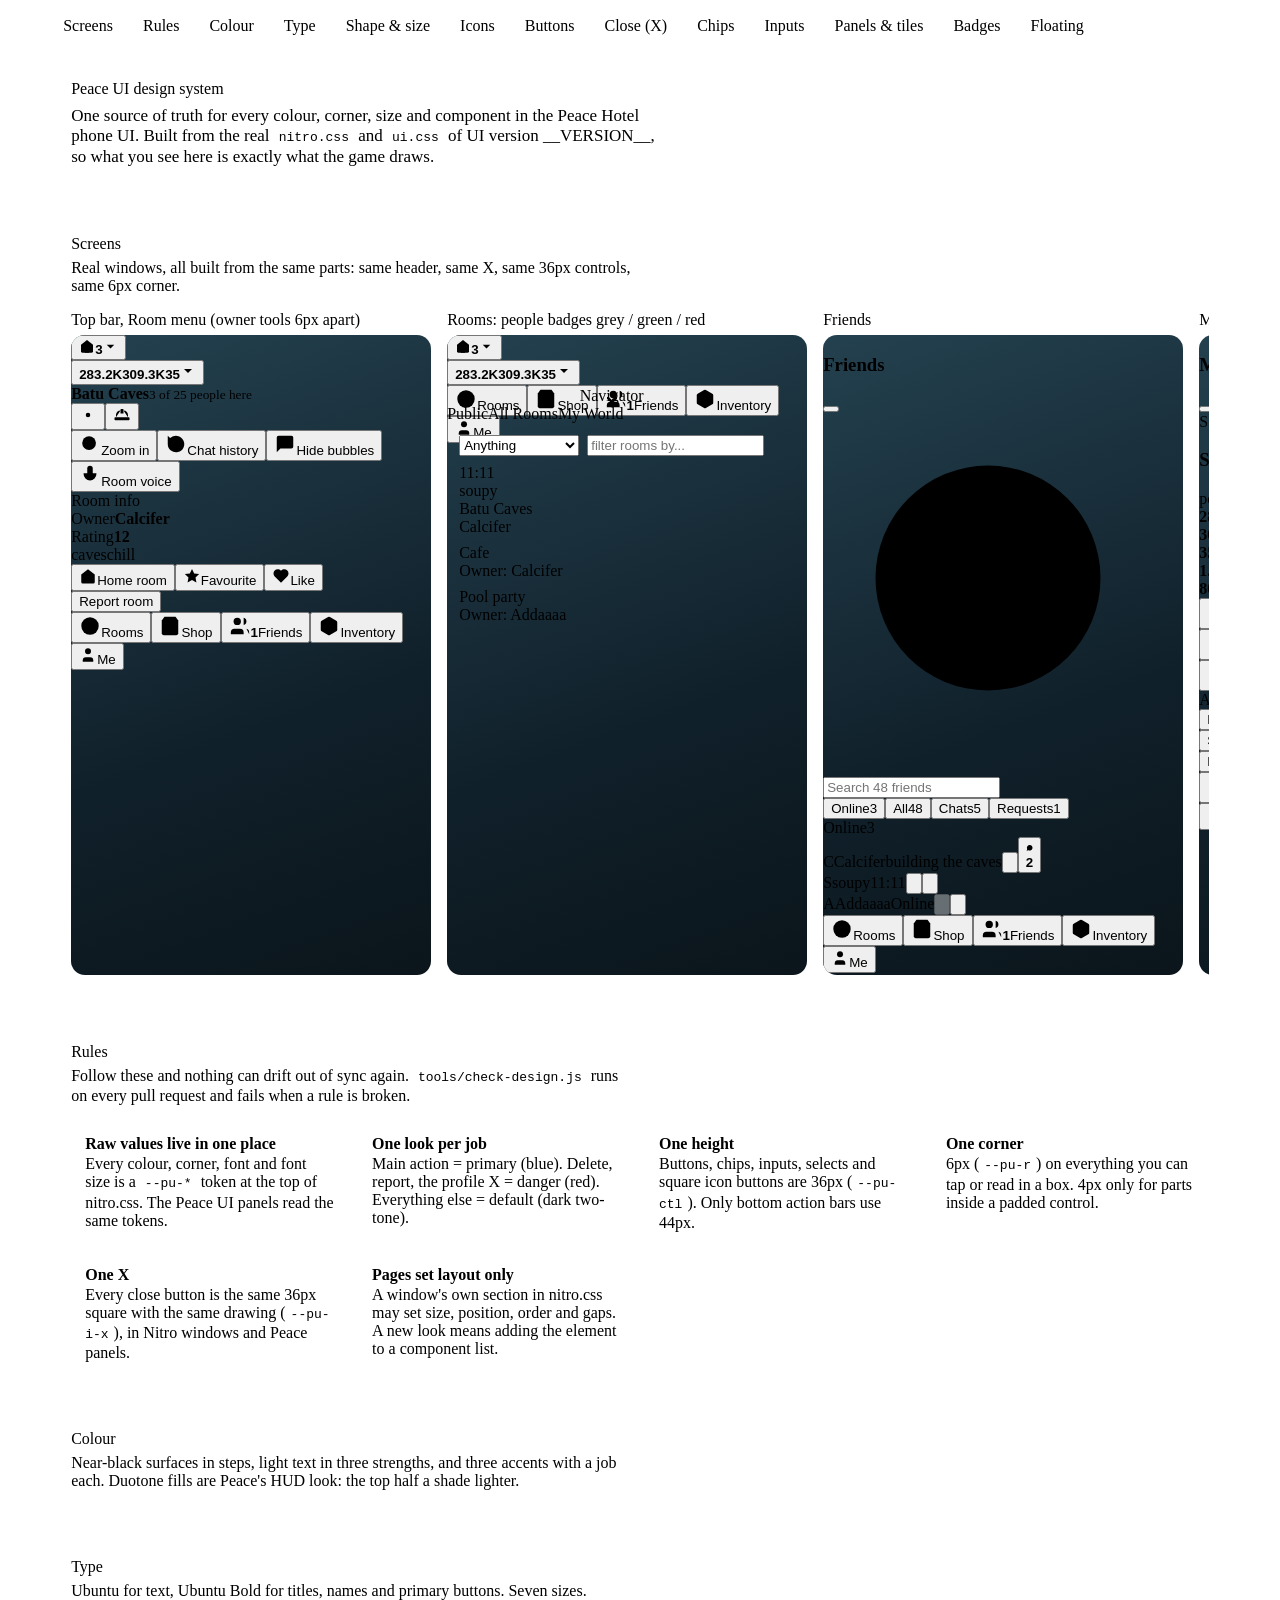
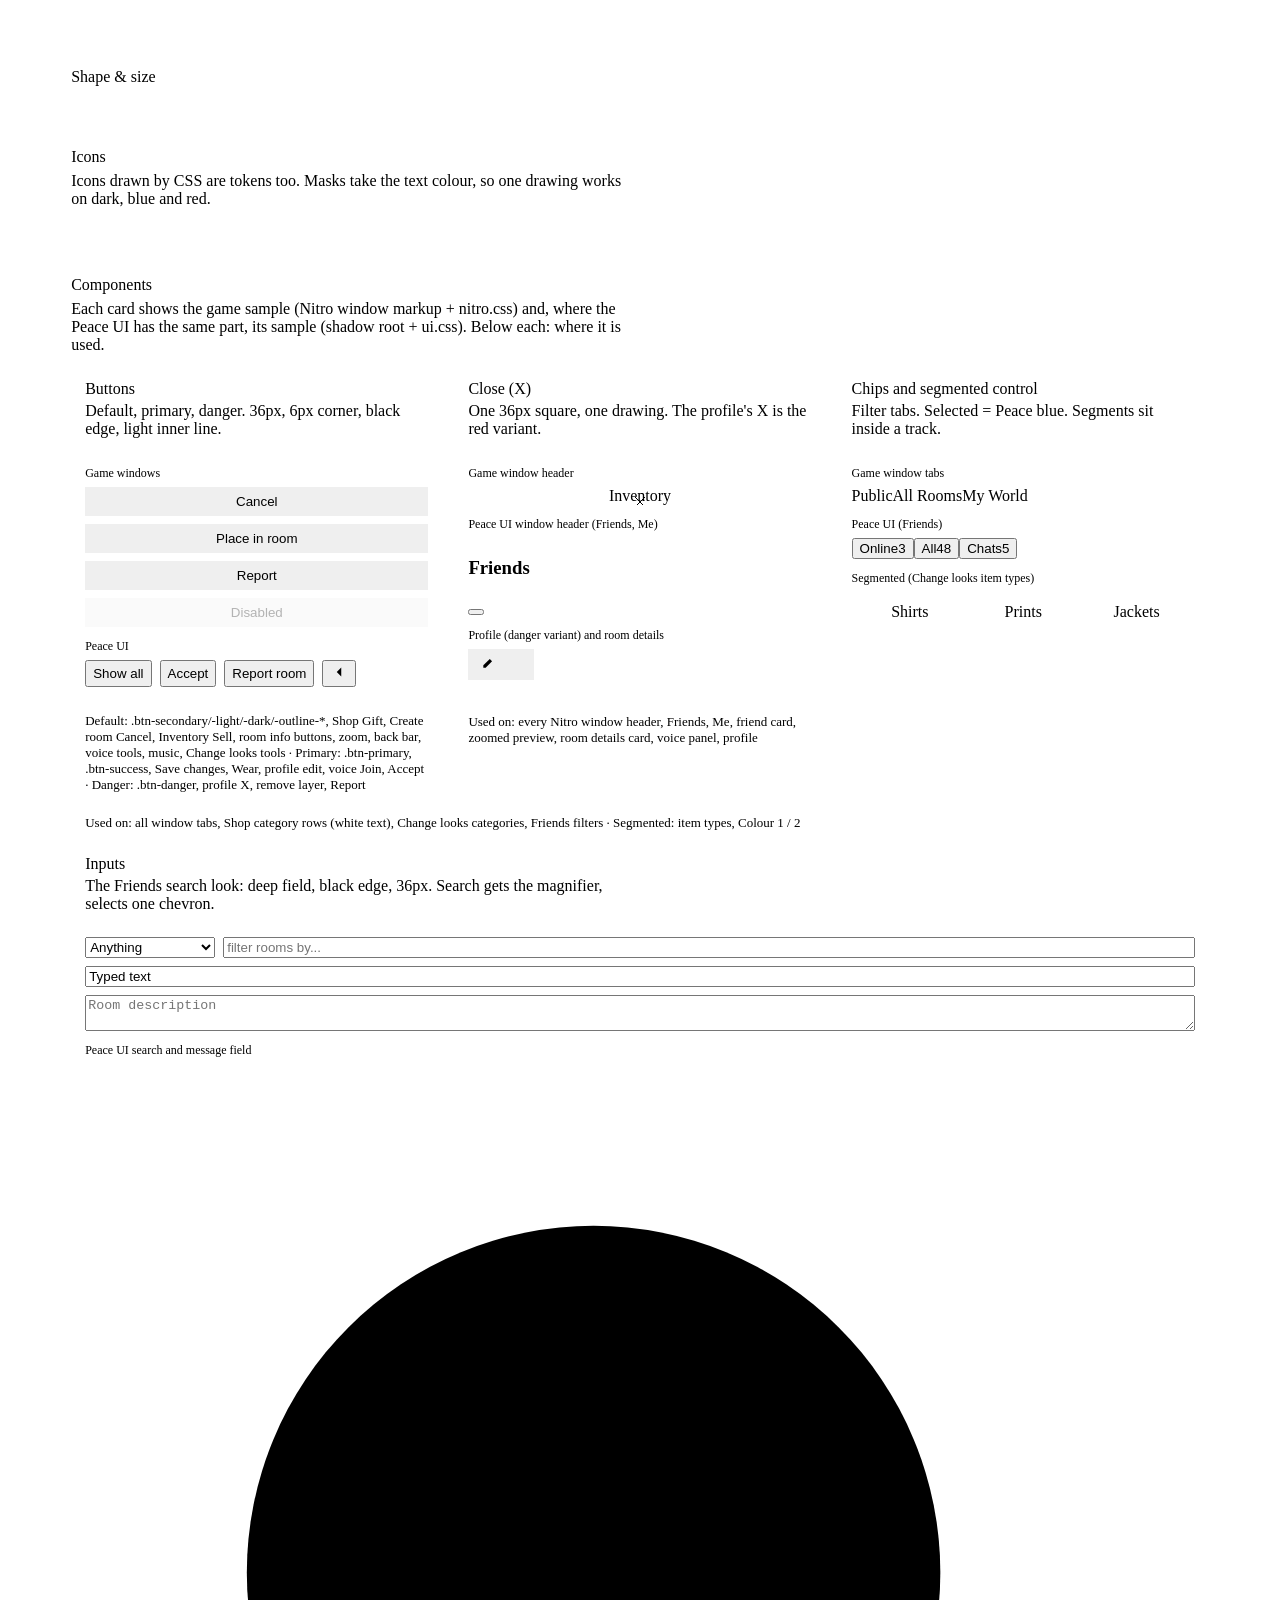
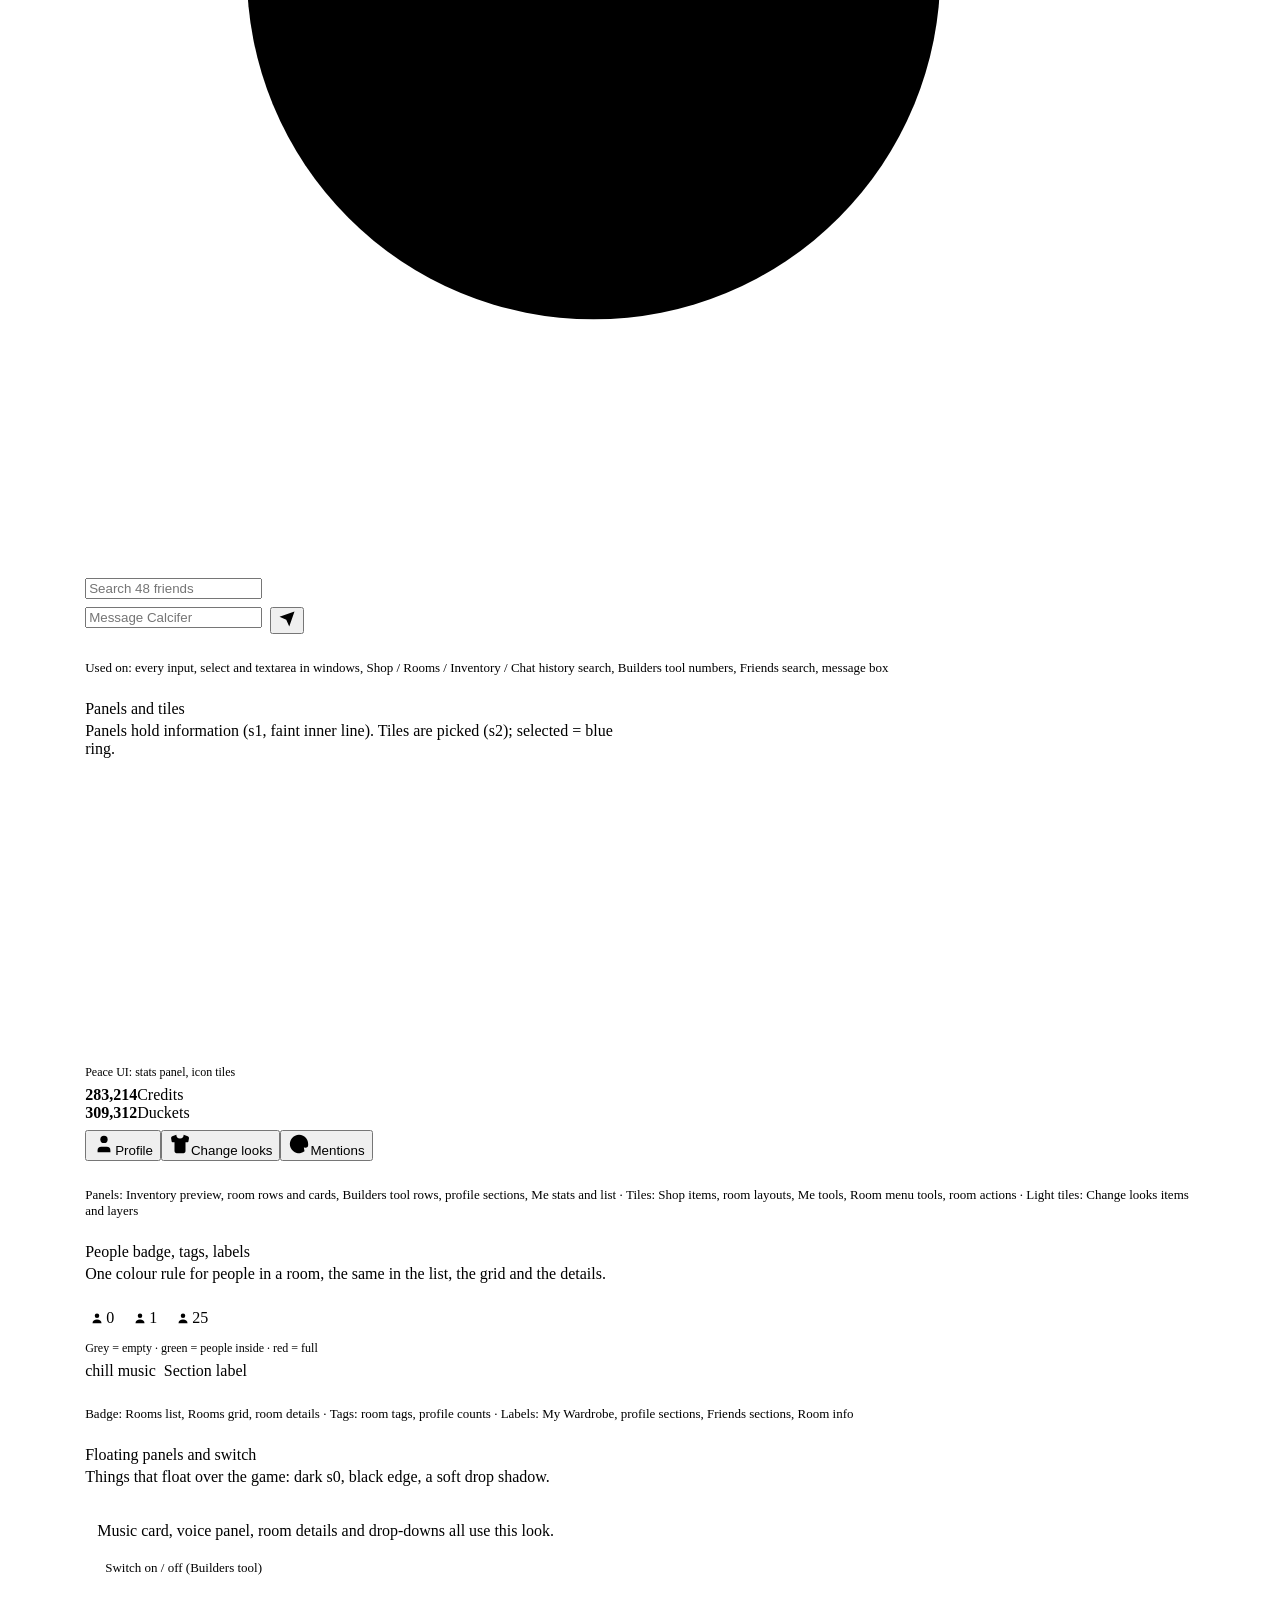
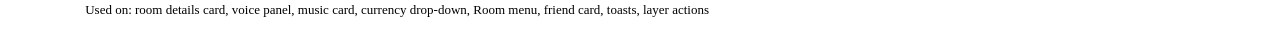
==== storybook/storybook.src.html @ 3deca531 "v14: one design system (tokens, shared components, storybook, design check) - All colours, corners, " ====
<!DOCTYPE html>
<html lang="en" class="pu-on pu-dark">
<head>
<meta charset="utf-8">
<meta name="viewport" content="width=device-width, initial-scale=1">
<title>Peace UI design system</title>
<!-- The real game stylesheet (nitro.css): every sample below uses it, so this page can't drift from the game. -->
<style id="nitro">/*NITRO_CSS*/</style>
<style>
/* VOICE: a product team's internal reference, calm and exact.
   IDEA: the spec sheet that ships with a UI kit: tokens first, then each part with where it is used.
   PICTURE: real phone screens built from the shipped CSS, side by side.
   COLOUR and TYPE: the Peace HUD itself (near-black two-tone, Peace blue, Ubuntu).
   LAYOUT: sticky section links, token tables, component cards, a row of phone screens. */
html { scroll-padding-top: 64px; }
body { margin: 0; background: var(--pu-bg) !important; color: var(--pu-ink); font: 400 var(--pu-fs-md)/1.55 var(--pu-font); overflow-x: clip; -webkit-font-smoothing: antialiased; }
* { box-sizing: border-box; min-width: 0; }
.sb-top { position: sticky; top: 0; z-index: 50; display: flex; gap: 6px; padding: 10px max(4vw, 12px); overflow-x: auto; scrollbar-width: none; background: var(--pu-tone-bar); border-bottom: var(--pu-edge); }
.sb-top a { flex: none; height: 32px; padding: 0 12px; display: flex; align-items: center; border-radius: var(--pu-r); background: var(--pu-tone); border: var(--pu-edge); box-shadow: var(--pu-hi); color: var(--pu-ink-2); font: 500 13px/1 var(--pu-font); text-decoration: none; }
.sb-top a:active { background: var(--pu-blue-tone); color: var(--pu-ink-on); }
.sb-band { padding: 28px max(4vw, 12px); max-width: 1240px; margin: 0 auto; }
.sb-band + .sb-band { border-top: 1px solid var(--pu-line); }
h1 { margin: 0 0 8px; font: 700 clamp(28px, 5vw, 40px)/1.08 var(--pu-font-bold); text-wrap: balance; }
h2 { margin: 0 0 6px; font: 700 24px/1.2 var(--pu-font-bold); }
h3.sb { margin: 0 0 4px; font: 700 var(--pu-fs-md)/1.3 var(--pu-font-bold); }
p { margin: 0 0 12px; max-width: 70ch; color: var(--pu-ink-2); }
p b, li b { color: var(--pu-ink); }
code { font: 13px/1.4 ui-monospace, Menlo, Consolas, monospace; color: var(--pu-ink); background: var(--pu-s1); border: 1px solid var(--pu-line-2); border-radius: var(--pu-r-in); padding: 1px 5px; overflow-wrap: anywhere; }
.sb-lead { font-size: 17px; color: var(--pu-ink-2); }
.sb-rules { display: grid; grid-template-columns: repeat(auto-fit, minmax(min(100%, 260px), 1fr)); gap: 10px; margin: 18px 0 0; padding: 0; list-style: none; }
.sb-rules li { padding: 12px 14px; background: var(--pu-s1); border: var(--pu-edge); border-radius: var(--pu-r); box-shadow: var(--pu-hi-soft); color: var(--pu-ink-2); font-size: var(--pu-fs); }
.sb-rules li b { display: block; margin-bottom: 2px; }
/* phone screens */
.sb-phones { display: flex; gap: 16px; overflow-x: auto; padding: 4px 2px 12px; scroll-snap-type: x mandatory; }
.sb-phone { flex: none; width: 360px; max-width: calc(100vw - 32px); scroll-snap-align: start; }
.sb-phone > small { display: block; margin: 0 0 6px; color: var(--pu-ink-3); font-size: var(--pu-fs-sm); }
.sb-screen { position: relative; height: 640px; overflow: hidden; border-radius: 14px; border: 1px solid var(--pu-line-2); background: linear-gradient(160deg, #24414f, #10202a 60%, #0b151b); }
.sb-screen .sb-host { position: absolute; inset: 0; }
.sb-screen > .draggable-window { position: absolute !important; top: 52px !important; bottom: 60px !important; }
.sb-screen > .draggable-window > .nitro-card { height: 100% !important; max-height: none !important; }
/* tokens */
.sb-grid { display: grid; grid-template-columns: repeat(auto-fill, minmax(min(100%, 280px), 1fr)); gap: 8px; margin-top: 14px; }
.sb-tok { display: flex; align-items: center; gap: 10px; padding: 8px; background: var(--pu-s1); border: var(--pu-edge); border-radius: var(--pu-r); box-shadow: var(--pu-hi-soft); }
.sb-sw { flex: none; width: 52px; height: 40px; border-radius: var(--pu-r-in); border: 1px solid var(--pu-line-2); display: grid; place-items: center; overflow: hidden; }
.sb-tok div { min-width: 0; }
.sb-tok code { background: none; border: 0; padding: 0; font-size: 12.5px; }
.sb-tok small { display: block; color: var(--pu-ink-3); font-size: 12px; line-height: 1.3; overflow: hidden; text-overflow: ellipsis; white-space: nowrap; }
.sb-tok i { display: block; color: var(--pu-ink-2); font-style: normal; font-size: 12.5px; line-height: 1.3; }
.sb-group { margin: 22px 0 0; font: 700 var(--pu-fs-xs)/1 var(--pu-font-bold); letter-spacing: .06em; text-transform: uppercase; color: var(--pu-ink-3); }
/* components */
.sb-cards { display: grid; grid-template-columns: repeat(auto-fill, minmax(min(100%, 360px), 1fr)); gap: 12px; margin-top: 14px; }
.sb-card { display: flex; flex-direction: column; background: var(--pu-s0); border: var(--pu-edge); border-radius: var(--pu-r); box-shadow: var(--pu-hi); overflow: hidden; }
.sb-card > header { padding: 12px 14px 8px; }
.sb-card > header p { margin: 0; font-size: var(--pu-fs); }
.sb-demo { position: relative; display: flex; flex-wrap: wrap; align-items: center; gap: 8px; padding: 16px 14px; background: var(--pu-s0); border-top: 1px solid var(--pu-line); border-bottom: 1px solid var(--pu-line); }
.sb-demo.col { flex-direction: column; align-items: stretch; }
.sb-demo .sb-host { display: block; width: 100%; }
/* Samples sit in the page flow, not at window positions */
html.pu-on.pu-dark .sb-card .sb-demo .draggable-window { position: relative !important; inset: auto !important; transform: none !important; width: 100% !important; height: auto !important; max-height: none !important; }
html.pu-on.pu-dark .sb-card .sb-demo .draggable-window > .nitro-card { position: relative !important; inset: auto !important; width: 100% !important; height: auto !important; max-height: none !important; }
html.pu-on.pu-dark .sb-card .sb-demo .draggable-window .content-area { flex-direction: column !important; gap: 8px !important; height: auto !important; overflow: visible !important; }
html.pu-on.pu-dark .sb-card .sb-demo .draggable-window .choose-clothing { display: block !important; height: auto !important; }
.sb-demo > .lbl, .sb-lbl { width: 100%; margin: 4px 0 -2px; font-size: 12px; color: var(--pu-ink-3); }
.sb-use { padding: 10px 14px 12px; font-size: 13px; color: var(--pu-ink-3); }
.sb-use b { color: var(--pu-ink-2); font-weight: 500; }
/* bare Nitro structure the samples need (in the game, Nitro's own CSS does this) */
.draggable-window { position: relative !important; }
.nitro-card { display: flex; flex-direction: column; overflow: hidden; }
.nitro-card-header { position: relative; display: flex; align-items: center; justify-content: center; flex: none; }
.nitro-card-header-close { position: absolute; top: 6px; }
.nitro-card-tabs .nav-tabs { display: flex; margin: 0; padding: 0; list-style: none; }
.nitro-card-tabs .nav-link { display: flex; align-items: center; cursor: pointer; }
.content-area { display: flex; flex-direction: column; gap: 8px; padding: 12px; overflow: hidden; flex: 1 1 auto; }
.btn { display: inline-block; padding: 6px 12px; border: 1px solid transparent; cursor: pointer; }
.badge { display: inline-flex; align-items: center; gap: 3px; padding: 2px 6px; }
.form-control, .form-select { display: block; width: 100%; }
.d-flex { display: flex !important; } .flex-column { flex-direction: column !important; } .gap-2 { gap: 8px !important; } .w-100 { width: 100% !important; }
.navigator-item { display: flex; align-items: center; }
.room-thumbnail { position: relative; display: flex; align-items: flex-end; justify-content: center; overflow: hidden; }
.room-thumbnail .badge.w-100 { position: absolute; left: 0; bottom: 0; justify-content: center; }
.nav-thumbnail { display: flex; flex-direction: column; }
.nav-thumbnail .room-thumbnail .badge { position: absolute; }
.text-truncate { overflow: hidden; text-overflow: ellipsis; white-space: nowrap; }
.navigator-item .flex-column { display: flex; flex-direction: column; min-width: 0; flex: 1; }
.sb-pic { width: 100%; height: 100%; background: linear-gradient(135deg, #3c6e85, #1d3946 55%, #2b2b2b); }
.sb-pic.b { background: linear-gradient(135deg, #8a5a3a, #3b2a20 55%, #2b2b2b); }
.sb-pic.c { background: linear-gradient(135deg, #5b4a8a, #2a2340 55%, #2b2b2b); }
.sb-ico { width: 12px; height: 12px; fill: currentColor; }
.sb-coin { display: inline-block; width: 16px; height: 16px; border-radius: 50%; border: 1px solid var(--pu-edge-c); flex: none; }
.builders-tools .is-ticked, .builders-tools .is-not-ticked { position: relative; display: inline-block; }
</style>
</head>
<body>
<nav class="sb-top" aria-label="Sections">
  <a href="#screens">Screens</a><a href="#rules">Rules</a><a href="#colour">Colour</a><a href="#type">Type</a><a href="#shape">Shape &amp; size</a>
  <a href="#icons">Icons</a><a href="#buttons">Buttons</a><a href="#close">Close (X)</a><a href="#chips">Chips</a><a href="#inputs">Inputs</a>
  <a href="#panels">Panels &amp; tiles</a><a href="#badges">Badges</a><a href="#floating">Floating</a>
</nav>

<section class="sb-band">
  <h1>Peace UI design system</h1>
  <p class="sb-lead">One source of truth for every colour, corner, size and component in the Peace Hotel phone UI. Built from the real <code>nitro.css</code> and <code>ui.css</code> of UI version __VERSION__, so what you see here is exactly what the game draws.</p>
</section>

<section class="sb-band" id="screens">
  <h2>Screens</h2>
  <p>Real windows, all built from the same parts: same header, same X, same 36px controls, same 6px corner.</p>
  <div class="sb-phones">
    <div class="sb-phone"><small>Top bar, Room menu (owner tools 6px apart)</small><div class="sb-screen"><div class="sb-host" data-ui="room"></div></div></div>
    <div class="sb-phone"><small>Rooms: people badges grey / green / red</small><div class="sb-screen" id="scr-rooms"></div></div>
    <div class="sb-phone"><small>Friends</small><div class="sb-screen"><div class="sb-host" data-ui="friends"></div></div></div>
    <div class="sb-phone"><small>Me: Credits and Duckets on one row</small><div class="sb-screen"><div class="sb-host" data-ui="me"></div></div></div>
    <div class="sb-phone"><small>Inventory: Place in room = primary button</small><div class="sb-screen" id="scr-inv"></div></div>
  </div>
</section>

<section class="sb-band" id="rules">
  <h2>Rules</h2>
  <p>Follow these and nothing can drift out of sync again. <code>tools/check-design.js</code> runs on every pull request and fails when a rule is broken.</p>
  <ul class="sb-rules">
    <li><b>Raw values live in one place</b>Every colour, corner, font and font size is a <code>--pu-*</code> token at the top of nitro.css. The Peace UI panels read the same tokens.</li>
    <li><b>One look per job</b>Main action = primary (blue). Delete, report, the profile X = danger (red). Everything else = default (dark two-tone).</li>
    <li><b>One height</b>Buttons, chips, inputs, selects and square icon buttons are 36px (<code>--pu-ctl</code>). Only bottom action bars use 44px.</li>
    <li><b>One corner</b>6px (<code>--pu-r</code>) on everything you can tap or read in a box. 4px only for parts inside a padded control.</li>
    <li><b>One X</b>Every close button is the same 36px square with the same drawing (<code>--pu-i-x</code>), in Nitro windows and Peace panels.</li>
    <li><b>Pages set layout only</b>A window's own section in nitro.css may set size, position, order and gaps. A new look means adding the element to a component list.</li>
  </ul>
</section>

<section class="sb-band" id="colour">
  <h2>Colour</h2>
  <p>Near-black surfaces in steps, light text in three strengths, and three accents with a job each. Duotone fills are Peace's HUD look: the top half a shade lighter.</p>
  <div id="tok-colour"></div>
</section>

<section class="sb-band" id="type">
  <h2>Type</h2>
  <p>Ubuntu for text, Ubuntu Bold for titles, names and primary buttons. Seven sizes.</p>
  <div id="tok-type"></div>
</section>

<section class="sb-band" id="shape">
  <h2>Shape &amp; size</h2>
  <div id="tok-shape"></div>
</section>

<section class="sb-band" id="icons">
  <h2>Icons</h2>
  <p>Icons drawn by CSS are tokens too. Masks take the text colour, so one drawing works on dark, blue and red.</p>
  <div id="tok-icons"></div>
</section>

<section class="sb-band" id="components">
  <div id="buttons"></div>
  <h2>Components</h2>
  <p>Each card shows the game sample (Nitro window markup + nitro.css) and, where the Peace UI has the same part, its sample (shadow root + ui.css). Below each: where it is used.</p>
  <div class="sb-cards">
    <article class="sb-card"><header><h3 class="sb">Buttons</h3><p>Default, primary, danger. 36px, 6px corner, black edge, light inner line.</p></header>
      <div class="sb-demo"><span class="lbl">Game windows</span>
        <div class="draggable-window" style="width:100%"><div class="nitro-card nitro-mentions" style="animation:none;border:0;box-shadow:none;border-radius:0"><div class="content-area" style="flex-direction:row;flex-wrap:wrap;padding:0">
          <button class="btn btn-secondary">Cancel</button><button class="btn btn-primary">Place in room</button><button class="btn btn-danger">Report</button><button class="btn btn-primary" disabled>Disabled</button>
        </div></div></div>
        <span class="lbl">Peace UI</span><div class="sb-host" data-ui="buttons"></div>
      </div>
      <div class="sb-use"><b>Default:</b> .btn-secondary/-light/-dark/-outline-*, Shop Gift, Create room Cancel, Inventory Sell, room info buttons, zoom, back bar, voice tools, music, Change looks tools · <b>Primary:</b> .btn-primary, .btn-success, Save changes, Wear, profile edit, voice Join, Accept · <b>Danger:</b> .btn-danger, profile X, remove layer, Report</div>
    </article>

    <article class="sb-card" id="close"><header><h3 class="sb">Close (X)</h3><p>One 36px square, one drawing. The profile's X is the red variant.</p></header>
      <div class="sb-demo"><span class="lbl">Game window header</span>
        <div class="draggable-window" style="width:100%"><div class="nitro-card nitro-mentions" style="animation:none;border-radius:var(--pu-r)"><div class="nitro-card-header"><span class="nitro-card-header-text">Inventory</span><div class="nitro-card-header-close"><svg viewBox="0 0 10 10" width="10" height="10"><path d="M0 0l10 10M10 0 0 10" stroke="currentColor"/></svg></div></div></div></div>
        <span class="lbl">Peace UI window header (Friends, Me)</span><div class="sb-host" data-ui="whead"></div>
        <span class="lbl">Profile (danger variant) and room details</span>
        <div class="draggable-window"><div class="nitro-card user-profile" style="animation:none;border:0;box-shadow:none;background:none!important"><div class="nitro-card-tabs profile-nav-bar" style="display:flex"><div class="profile-nav-actions d-flex"><button class="btn profile-nav-edit"><svg viewBox="0 0 24 24" width="14" height="14"><path d="M4 20h4L19 9l-4-4L4 16z" fill="currentColor"/></svg></button><button class="btn btn-danger profile-nav-close"></button></div></div></div></div>
        <div class="popover" style="position:relative"><div class="pu-x"></div></div>
      </div>
      <div class="sb-use"><b>Used on:</b> every Nitro window header, Friends, Me, friend card, zoomed preview, room details card, voice panel, profile</div>
    </article>

    <article class="sb-card" id="chips"><header><h3 class="sb">Chips and segmented control</h3><p>Filter tabs. Selected = Peace blue. Segments sit inside a track.</p></header>
      <div class="sb-demo col"><span class="lbl">Game window tabs</span>
        <div class="draggable-window"><div class="nitro-card nitro-mentions" style="animation:none;border:0;box-shadow:none;border-radius:0"><div class="nitro-card-tabs" style="padding:0!important"><ul class="nav-tabs"><li class="nav-link">Public</li><li class="nav-link active">All Rooms</li><li class="nav-link">My World</li></ul></div></div></div>
        <span class="lbl">Peace UI (Friends)</span><div class="sb-host" data-ui="chips"></div>
        <span class="lbl">Segmented (Change looks item types)</span>
        <div class="draggable-window"><div class="nitro-card nitro-avatar-editor" style="animation:none;display:block!important;background:none!important;border:0!important;box-shadow:none!important"><div class="choose-clothing" style="display:block!important"><div class="d-flex" style="height:40px;padding:3px;gap:3px"><div class="category-item d-flex" style="flex:1;align-items:center;justify-content:center"><div class="selected"></div>Shirts</div><div class="category-item d-flex" style="flex:1;align-items:center;justify-content:center">Prints</div><div class="category-item d-flex" style="flex:1;align-items:center;justify-content:center">Jackets</div></div></div></div></div></div>
      </div>
      <div class="sb-use"><b>Used on:</b> all window tabs, Shop category rows (white text), Change looks categories, Friends filters · <b>Segmented:</b> item types, Colour 1 / 2</div>
    </article>

    <article class="sb-card" id="inputs"><header><h3 class="sb">Inputs</h3><p>The Friends search look: deep field, black edge, 36px. Search gets the magnifier, selects one chevron.</p></header>
      <div class="sb-demo col">
        <div class="draggable-window"><div class="nitro-card nitro-navigator" style="animation:none;border:0;box-shadow:none;border-radius:0;height:auto!important"><div class="content-area" style="padding:0!important">
          <div class="d-flex gap-2"><select class="form-select" style="width:130px;flex:none"><option>Anything</option></select><input class="form-control" placeholder="filter rooms by..."></div>
        </div></div></div>
        <div class="draggable-window"><div class="nitro-card nitro-room-creator" style="animation:none;border:0;box-shadow:none;border-radius:0;height:auto!important"><div class="content-area" style="padding:0!important;background:none!important">
          <input class="form-control" type="text" value="Typed text">
          <textarea class="form-control" rows="2" placeholder="Room description"></textarea>
        </div></div></div>
        <span class="lbl">Peace UI search and message field</span><div class="sb-host" data-ui="inputs"></div>
      </div>
      <div class="sb-use"><b>Used on:</b> every input, select and textarea in windows, Shop / Rooms / Inventory / Chat history search, Builders tool numbers, Friends search, message box</div>
    </article>

    <article class="sb-card" id="panels"><header><h3 class="sb">Panels and tiles</h3><p>Panels hold information (s1, faint inner line). Tiles are picked (s2); selected = blue ring.</p></header>
      <div class="sb-demo col">
        <div class="draggable-window"><div class="nitro-card nitro-catalog" style="animation:none;border:0;box-shadow:none;height:auto!important"><div class="content-area" style="padding:0!important">
          <div style="display:grid;grid-template-columns:repeat(4,1fr);gap:8px">
            <div class="catalog-grid-active" style="aspect-ratio:1"><div class="layout-catalog-grid-item" style="height:100%"></div></div>
            <div class="catalog-grid-active active" style="aspect-ratio:1"><div class="layout-catalog-grid-item" style="height:100%"></div></div>
            <div class="catalog-grid-active" style="aspect-ratio:1"><div class="layout-catalog-grid-item" style="height:100%"></div></div>
            <div class="catalog-grid-active" style="aspect-ratio:1"><div class="layout-catalog-grid-item" style="height:100%"></div></div>
          </div>
        </div></div></div>
        <span class="lbl">Peace UI: stats panel, icon tiles</span><div class="sb-host" data-ui="tiles"></div>
      </div>
      <div class="sb-use"><b>Panels:</b> Inventory preview, room rows and cards, Builders tool rows, profile sections, Me stats and list · <b>Tiles:</b> Shop items, room layouts, Me tools, Room menu tools, room actions · <b>Light tiles:</b> Change looks items and layers</div>
    </article>

    <article class="sb-card" id="badges"><header><h3 class="sb">People badge, tags, labels</h3><p>One colour rule for people in a room, the same in the list, the grid and the details.</p></header>
      <div class="sb-demo">
        <div class="nitro-navigator" style="display:flex;gap:8px"><span class="badge" data-pu-ppl="0"><svg class="sb-ico" viewBox="0 0 16 16"><circle cx="8" cy="5" r="3"/><path d="M2 15c0-3.3 2.7-5 6-5s6 1.7 6 5z"/></svg>0</span><span class="badge" data-pu-ppl="1"><svg class="sb-ico" viewBox="0 0 16 16"><circle cx="8" cy="5" r="3"/><path d="M2 15c0-3.3 2.7-5 6-5s6 1.7 6 5z"/></svg>1</span><span class="badge" data-pu-ppl="full"><svg class="sb-ico" viewBox="0 0 16 16"><circle cx="8" cy="5" r="3"/><path d="M2 15c0-3.3 2.7-5 6-5s6 1.7 6 5z"/></svg>25</span></div>
        <span class="lbl">Grey = empty · green = people inside · red = full</span>
        <div class="nitro-room-info"><span class="text-tag">chill</span> <span class="text-tag">music</span></div>
        <div class="user-profile"><span class="bento-title">Section label</span></div>
      </div>
      <div class="sb-use"><b>Badge:</b> Rooms list, Rooms grid, room details · <b>Tags:</b> room tags, profile counts · <b>Labels:</b> My Wardrobe, profile sections, Friends sections, Room info</div>
    </article>

    <article class="sb-card" id="floating"><header><h3 class="sb">Floating panels and switch</h3><p>Things that float over the game: dark s0, black edge, a soft drop shadow.</p></header>
      <div class="sb-demo col">
        <div class="nitro-phone-corner" style="position:static!important;display:block!important"><div class="phone-corner-card" style="padding:12px;animation:none">Music card, voice panel, room details and drop-downs all use this look.</div></div>
        <div class="builders-tools" style="display:flex;gap:10px;align-items:center"><span class="is-ticked"></span><span class="is-not-ticked"></span><span style="color:var(--pu-ink-2);font-size:13px">Switch on / off (Builders tool)</span></div>
      </div>
      <div class="sb-use"><b>Used on:</b> room details card, voice panel, music card, currency drop-down, Room menu, friend card, toasts, layer actions</div>
    </article>
  </div>
</section>

<template id="t-room">
  <div class="top"><div class="lcol"><button class="pill roomchip"><svg class="i" viewBox="0 0 24 24" style="width:16px;height:16px"><path d="m3 10 9-7 9 7v10a2 2 0 0 1-2 2H5a2 2 0 0 1-2-2Z"/><path d="M9 22V12h6v10"/></svg><span class="ct"><b>3</b></span><svg class="i" viewBox="0 0 24 24" style="width:15px;height:15px"><path d="m6 9 6 6 6-6"/></svg></button></div>
  <button class="pill money"><span class="cy"><i class="sb-coin" style="background:var(--pu-gold)"></i><b>283.2K</b></span><span class="cy"><i class="sb-coin" style="background:#c08bfa"></i><b>309.3K</b></span><span class="cy"><i class="sb-coin" style="background:#7dd3fc"></i><b>35</b></span><svg class="i" viewBox="0 0 24 24" style="width:16px;height:16px"><path d="m6 9 6 6 6-6"/></svg></button></div>
  <div class="pop rpop on" style="display:block">
    <div class="rhead"><div class="rht"><b>Batu Caves</b><small>3 of 25 people here</small></div><button class="sqb"><svg class="i" viewBox="0 0 24 24" style="width:18px;height:18px"><circle cx="12" cy="12" r="3"/><path d="M12 2v3M12 19v3M2 12h3M19 12h3M4.9 4.9l2.1 2.1M17 17l2.1 2.1M4.9 19.1 7 17M17 7l2.1-2.1"/></svg></button><button class="sqb"><svg class="i" viewBox="0 0 24 24" style="width:18px;height:18px"><path d="M10 10V5a1 1 0 0 1 1-1h2a1 1 0 0 1 1 1v5"/><path d="M14 6a6 6 0 0 1 6 6v3M4 15v-3a6 6 0 0 1 6-6"/><rect x="2" y="15" width="20" height="4" rx="1"/></svg></button></div>
    <div class="rts"><button class="rt"><svg class="i" viewBox="0 0 24 24" style="width:22px;height:22px"><circle cx="11" cy="11" r="7.5"/><path d="m20.5 20.5-4.2-4.2M11 8v6M8 11h6"/></svg><span>Zoom in</span></button><button class="rt"><svg class="i" viewBox="0 0 24 24" style="width:22px;height:22px"><path d="M3 12a9 9 0 1 0 3-6.7L3 8"/><path d="M3 3v5h5M12 7v5l3 2"/></svg><span>Chat history</span></button><button class="rt"><svg class="i" viewBox="0 0 24 24" style="width:22px;height:22px"><path d="M21 15a2 2 0 0 1-2 2H7l-4 4V5a2 2 0 0 1 2-2h14a2 2 0 0 1 2 2Z"/></svg><span>Hide bubbles</span></button><button class="rt on"><svg class="i" viewBox="0 0 24 24" style="width:22px;height:22px"><rect x="9" y="2" width="6" height="12" rx="3"/><path d="M19 10v1a7 7 0 0 1-14 0v-1M12 18v4"/></svg><span>Room voice</span></button></div>
    <div class="rinfo"><div class="rlbl">Room info</div><div class="rkv"><span>Owner</span><b>Calcifer</b></div><div class="rkv"><span>Rating</span><b>12</b></div><div class="rtags"><span>caves</span><span>chill</span></div>
      <div class="racts"><button class="ra"><svg class="i" viewBox="0 0 24 24" style="width:18px;height:18px"><path d="m3 10 9-7 9 7v10a2 2 0 0 1-2 2H5a2 2 0 0 1-2-2Z"/></svg><span>Home room</span></button><button class="ra on"><svg class="i" viewBox="0 0 24 24" style="width:18px;height:18px"><path d="m12 2.5 2.9 6 6.6.9-4.8 4.6 1.2 6.5L12 17.4l-5.9 3.1 1.2-6.5L2.5 9.4l6.6-.9Z"/></svg><span>Favourite</span></button><button class="ra"><svg class="i" viewBox="0 0 24 24" style="width:18px;height:18px"><path d="M19 14c1.5-1.5 3-3.2 3-5.5A5.5 5.5 0 0 0 16.5 3c-1.8 0-3 .5-4.5 2-1.5-1.5-2.7-2-4.5-2A5.5 5.5 0 0 0 2 8.5c0 2.3 1.5 4 3 5.5l7 7Z"/></svg><span>Like</span></button></div>
      <button class="btn dng">Report room</button></div>
  </div>
  <nav class="tabs" data-tabs="rooms"></nav>
</template>

<template id="t-friends">
  <div class="sheet open" style="top:52px"><div class="shc">
    <div class="whead"><h3>Friends</h3><button class="sqb"><i class="gx"></i></button></div>
    <label class="search"><svg class="i" viewBox="0 0 24 24"><circle cx="11" cy="11" r="7.5"/><path d="m20.5 20.5-4.2-4.2"/></svg><input placeholder="Search 48 friends"></label>
    <div class="chips"><button class="chip on">Online<span class="n">3</span></button><button class="chip">All<span class="n">48</span></button><button class="chip">Chats<span class="n">5</span><i class="rd"></i></button><button class="chip">Requests<span class="n">1</span><i class="rd"></i></button></div>
    <div class="sbody"><div class="sec"><span>Online</span><span>3</span></div>
      <div class="row unread"><span class="avw"><span class="av ini" style="--h:200">C</span><i class="st"></i></span><span class="who"><span class="nm"><span>Calcifer</span></span><span class="mt">building the caves</span></span><span class="acts"><button class="act"><svg class="i" viewBox="0 0 24 24"><path d="M15 3h4a2 2 0 0 1 2 2v14a2 2 0 0 1-2 2h-4"/><path d="m10 17 5-5-5-5M15 12H3"/></svg></button><button class="act"><svg class="i" viewBox="0 0 24 24"><path d="M7.9 20A9 9 0 1 0 4 16.1L2 22Z"/></svg><b class="badge">2</b></button></span></div>
      <div class="row"><span class="avw"><span class="av ini" style="--h:30">S</span><i class="st"></i></span><span class="who"><span class="nm"><span>soupy</span></span><span class="mt">11:11</span></span><span class="acts"><button class="act"><svg class="i" viewBox="0 0 24 24"><path d="M15 3h4a2 2 0 0 1 2 2v14a2 2 0 0 1-2 2h-4"/><path d="m10 17 5-5-5-5M15 12H3"/></svg></button><button class="act"><svg class="i" viewBox="0 0 24 24"><path d="M7.9 20A9 9 0 1 0 4 16.1L2 22Z"/></svg></button></span></div>
      <div class="row"><span class="avw"><span class="av ini" style="--h:300">A</span><i class="st"></i></span><span class="who"><span class="nm"><span>Addaaaa</span></span><span class="mt">Online</span></span><span class="acts"><button class="act" disabled><svg class="i" viewBox="0 0 24 24"><path d="M15 3h4a2 2 0 0 1 2 2v14a2 2 0 0 1-2 2h-4"/><path d="m10 17 5-5-5-5M15 12H3"/></svg></button><button class="act"><svg class="i" viewBox="0 0 24 24"><path d="M7.9 20A9 9 0 1 0 4 16.1L2 22Z"/></svg></button></span></div>
    </div></div></div>
  <nav class="tabs" data-tabs="friends"></nav>
</template>

<template id="t-me">
  <div class="sheet open"><div class="shc">
    <div class="whead"><h3>Me</h3><button class="sqb"><i class="gx"></i></button></div>
    <div class="sbody"><div class="mehero"><span class="av xl ini" style="--h:210">S</span><div class="tt"><h3>SKIBIDI</h3><div class="sub">peace and love</div></div></div>
      <div class="stats"><div class="stat w3"><b><i class="sb-coin" style="background:var(--pu-gold)"></i>283,214</b><span>Credits</span></div><div class="stat w3"><b><i class="sb-coin" style="background:#c08bfa"></i>309,312</b><span>Duckets</span></div><div class="stat"><b><i class="sb-coin" style="background:#7dd3fc"></i>35</b><span>Diamonds</span></div><div class="stat"><b><i class="sb-coin" style="background:#f472b6"></i>1.2K</b><span>Event points</span></div><div class="stat"><b><i class="sb-coin" style="background:var(--pu-green)"></i>80</b><span>Peace coins</span></div></div>
      <div class="tools" id="me-tools"></div>
      <div class="sec"><span>App</span></div><div class="list mx"><button class="li"><span class="lt">Reload game<small>Fixes a stuck or frozen game</small></span></button><button class="li"><span class="lt">Saved chat log<small>Read room chat after a disconnect</small></span></button><button class="li danger"><span class="lt">Back to website<small>Leaves the game</small></span></button></div>
    </div></div></div>
  <nav class="tabs" data-tabs="me"></nav>
</template>

<template id="t-buttons"><div style="display:flex;flex-wrap:wrap;gap:8px"><button class="btn">Show all</button><button class="btn pri">Accept</button><button class="btn dng">Report room</button><button class="sqb"><svg class="i" viewBox="0 0 24 24" style="width:18px;height:18px"><path d="m15 18-6-6 6-6"/></svg></button></div></template>
<template id="t-whead"><div class="whead"><h3>Friends</h3><button class="sqb"><i class="gx"></i></button></div></template>
<template id="t-chips"><div class="chips" style="padding:0"><button class="chip on">Online<span class="n">3</span></button><button class="chip">All<span class="n">48</span></button><button class="chip">Chats<span class="n">5</span></button></div></template>
<template id="t-inputs"><div style="display:flex;flex-direction:column;gap:8px"><label class="search" style="margin:0"><svg class="i" viewBox="0 0 24 24"><circle cx="11" cy="11" r="7.5"/><path d="m20.5 20.5-4.2-4.2"/></svg><input placeholder="Search 48 friends"></label><div style="display:flex;gap:8px"><label class="field"><input placeholder="Message Calcifer"></label><button class="send on"><svg class="i" viewBox="0 0 24 24" style="width:18px;height:18px"><path d="m22 2-7 20-4-9-9-4Z"/><path d="M22 2 11 13"/></svg></button></div></div></template>
<template id="t-tiles"><div class="stats" style="padding:0"><div class="stat w3"><b><i class="sb-coin" style="background:var(--pu-gold)"></i>283,214</b><span>Credits</span></div><div class="stat w3"><b><i class="sb-coin" style="background:#c08bfa"></i>309,312</b><span>Duckets</span></div></div><div class="tools" style="padding:8px 0 0;grid-template-columns:repeat(3,1fr)" id="tl-tools"></div></template>

<script>
{
  const UI_CSS = "__UI_CSS__";
  const TOKENS = "__TOKENS__";
  const esc = (s) => String(s).replace(/[&<>"']/g, (c) => ({ '&': '&amp;', '<': '&lt;', '>': '&gt;', '"': '&quot;', "'": '&#39;' }[c]));
  // Shadow root samples: the real ui.css, with the host made static so it sits in the page.
  const HOST_FIX = ':host{position:absolute!important;inset:0!important;z-index:auto!important;pointer-events:auto!important;display:block}';
  const HOST_INLINE = ':host{position:relative!important;inset:auto!important;z-index:auto!important;pointer-events:auto!important;display:block}';
  const ic = (p, z) => '<svg class="i" viewBox="0 0 24 24" style="width:' + z + 'px;height:' + z + 'px">' + p + '</svg>';
  const P = {
    compass: '<circle cx="12" cy="12" r="9.5"/><path d="m16.2 7.8-2.1 6.3-6.3 2.1 2.1-6.3Z"/>', bag: '<path d="M6 2 3 6v14a2 2 0 0 0 2 2h14a2 2 0 0 0 2-2V6l-3-4Z"/><path d="M3 6h18M16 10a4 4 0 0 1-8 0"/>',
    users: '<path d="M16 21v-2a4 4 0 0 0-4-4H6a4 4 0 0 0-4 4v2"/><circle cx="9" cy="7" r="4"/><path d="M22 21v-2a4 4 0 0 0-3-3.87M16 3.13a4 4 0 0 1 0 7.75"/>',
    box: '<path d="M21 8a2 2 0 0 0-1-1.73l-7-4a2 2 0 0 0-2 0l-7 4A2 2 0 0 0 3 8v8a2 2 0 0 0 1 1.73l7 4a2 2 0 0 0 2 0l7-4A2 2 0 0 0 21 16Z"/><path d="m3.3 7 8.7 5 8.7-5M12 22V12"/>',
    user: '<path d="M19 21v-2a4 4 0 0 0-4-4H9a4 4 0 0 0-4 4v2"/><circle cx="12" cy="7" r="4"/>', shirt: '<path d="M20.4 3.5 16 2a4 4 0 0 1-8 0L3.6 3.5a2 2 0 0 0-1.3 2.2l.6 3.5a1 1 0 0 0 1 .8H6v10a2 2 0 0 0 2 2h8a2 2 0 0 0 2-2V10h2.2a1 1 0 0 0 1-.8l.6-3.5a2 2 0 0 0-1.4-2.2Z"/>',
    at: '<circle cx="12" cy="12" r="4"/><path d="M16 8v5a3 3 0 0 0 6 0v-1a10 10 0 1 0-4 8"/>', phone: '<rect x="5" y="2" width="14" height="20" rx="2.5"/><path d="M11 18h2"/>',
    trophy: '<path d="M6 9H4.5a2.5 2.5 0 0 1 0-5H6M18 9h1.5a2.5 2.5 0 0 0 0-5H18M4 22h16"/><path d="M18 2H6v7a6 6 0 0 0 12 0Z"/>', camera: '<path d="M14.5 4h-5L7 7H4a2 2 0 0 0-2 2v9a2 2 0 0 0 2 2h16a2 2 0 0 0 2-2V9a2 2 0 0 0-2-2h-3Z"/><circle cx="12" cy="13" r="3"/>',
    gem: '<path d="M6 3h12l4 6-10 12L2 9Z"/><path d="M2 9h20"/>', star: '<path d="m12 2.5 2.9 6 6.6.9-4.8 4.6 1.2 6.5L12 17.4l-5.9 3.1 1.2-6.5L2.5 9.4l6.6-.9Z"/>'
  };
  const tabs = (on) => [['rooms', 'compass', 'Rooms'], ['shop', 'bag', 'Shop'], ['friends', 'users', 'Friends'], ['inventory', 'box', 'Inventory'], ['me', 'user', 'Me']]
    .map((t) => '<button class="tab' + (t[0] === on ? ' on' : '') + '"><span class="ico">' + (t[0] === 'me' ? '<span class="mehead">' + ic(P.user, 18) + '</span>' : ic(P[t[1]], 22)) + (t[0] === 'friends' ? '<b class="badge">1</b>' : '') + '</span><span>' + t[2] + '</span></button>').join('');
  const tools = (list) => list.map((t) => '<button class="tool">' + ic(P[t[1]], 22) + '<span>' + t[0] + '</span></button>').join('');
  document.querySelectorAll('.sb-host[data-ui]').forEach((h) => {
    const t = document.getElementById('t-' + h.dataset.ui), inScreen = !!h.closest('.sb-screen');
    const r = h.attachShadow({ mode: 'open' });
    r.innerHTML = '<style>' + UI_CSS + (inScreen ? HOST_FIX : HOST_INLINE) + '</style>' + t.innerHTML;
    r.querySelectorAll('[data-tabs]').forEach((n) => { n.innerHTML = tabs(n.dataset.tabs); });
    const mt = r.getElementById('me-tools'); if (mt) mt.innerHTML = tools([['Profile', 'user'], ['Change looks', 'shirt'], ['Mentions', 'at'], ['Phone', 'phone'], ['Achievements', 'trophy'], ['Camera', 'camera'], ['Rare values', 'gem'], ['Prestige', 'star']]);
    const tl = r.getElementById('tl-tools'); if (tl) tl.innerHTML = tools([['Profile', 'user'], ['Change looks', 'shirt'], ['Mentions', 'at']]);
    if (!inScreen) { r.host.style.height = 'auto'; }
  });
  // Nitro screens: the game's own window markup, styled only by nitro.css
  const person = '<svg class="sb-ico" viewBox="0 0 16 16"><circle cx="8" cy="5" r="3"/><path d="M2 15c0-3.3 2.7-5 6-5s6 1.7 6 5z"/></svg>';
  const header = (t) => '<div class="nitro-card-header"><span class="nitro-card-header-text">' + t + '</span><div class="nitro-card-header-close"><svg viewBox="0 0 10 10" width="10" height="10"><path d="M0 0l10 10M10 0 0 10" stroke="currentColor" stroke-width="2.5"/></svg></div></div>';
  const row = (name, owner, n, ppl, pic) => '<div class="navigator-item"><div class="room-thumbnail"><div class="sb-pic ' + pic + '"></div><div class="badge w-100" data-pu-ppl="' + ppl + '">' + person + n + '</div></div><div class="flex-column"><div class="titleromddas text-truncate">' + name + '</div><div class="pu-owner pu-lo"><span>Owner:</span> ' + owner + '</div></div></div>';
  const card = (name, owner, n, ppl, pic) => '<div class="nav-thumbnail"><div class="room-thumbnail"><div class="sb-pic ' + pic + '" style="position:absolute;inset:0"></div><div class="badge" data-pu-ppl="' + ppl + '">' + person + n + '</div></div><div class="d-flex w-100"><div class="text-truncate">' + name + '</div></div><div class="pu-owner">' + owner + '</div></div>';
  document.getElementById('scr-rooms').innerHTML = '<div class="sb-host" data-ui="none"></div><div class="draggable-window"><div class="nitro-card nitro-navigator">' + header('Navigator') +
    '<div class="nitro-card-tabs"><ul class="nav-tabs"><li class="nav-link">Public</li><li class="nav-link active">All Rooms</li><li class="nav-link">My World</li></ul></div>' +
    '<div class="content-area"><div class="d-flex gap-2"><select class="form-select" style="width:120px;flex:none"><option>Anything</option></select><input class="form-control" placeholder="filter rooms by..."></div>' +
    '<div class="containernew-kvjd"><div class="grid" style="display:grid">' + card('11:11', 'soupy', 1, '1', '') + card('Batu Caves', 'Calcifer', 1, '1', 'b') + '</div></div>' +
    '<div class="d-flex flex-column gap-2">' + row('Cafe', 'Calcifer', 0, '0', 'c') + row('Pool party', 'Addaaaa', 25, 'full', 'b') + '</div></div></div></div>';
  document.getElementById('scr-inv').innerHTML = '<div class="draggable-window"><div class="nitro-card nitro-inventory">' + header('Inventory') +
    '<div class="nitro-card-tabs"><ul class="nav-tabs"><li class="nav-link active">Furni</li><li class="nav-link">Pets</li><li class="nav-link">Badges</li><li class="nav-link">Bots</li></ul></div>' +
    '<div class="content-area"><div class="d-flex gap-2"><input class="form-control" placeholder="Search"><button class="btn btn-danger"><svg viewBox="0 0 24 24" width="16" height="16" fill="none" stroke="currentColor" stroke-width="2"><path d="M3 6h18M8 6V4h8v2M6 6l1 14h10l1-14"/></svg></button></div>' +
    '<div class="grid"><div class="g-col-5 d-flex"><div><div class="sb-pic"></div></div><div class="d-flex flex-column gap-2"><div class="font-bold">Throne</div><button class="btn btn-success">Place in room</button><button class="btn btn-primary">Sell</button></div></div></div></div></div></div>';
  // add the Peace UI top bar and tab bar to the Nitro screens
  document.querySelectorAll('#scr-rooms, #scr-inv').forEach((s) => {
    const h = document.createElement('div'); h.className = 'sb-host'; s.prepend(h);
    const r = h.attachShadow({ mode: 'open' }), on = s.id === 'scr-rooms' ? 'rooms' : 'inventory';
    r.innerHTML = '<style>' + UI_CSS + HOST_FIX + '</style>' + document.getElementById('t-room').innerHTML.replace(/<div class="pop rpop[\s\S]*?<\/div>\s*<\/div>\s*<\/div>\s*<nav/, '<nav');
    r.querySelectorAll('[data-tabs]').forEach((n) => { n.innerHTML = tabs(on); });
    r.querySelectorAll('.pop').forEach((n) => n.remove());
  });
  document.querySelectorAll('.sb-host[data-ui="none"]').forEach((n) => n.remove());

  // Tokens
  const groups = {};
  TOKENS.forEach((t) => { (groups[t[0]] = groups[t[0]] || []).push(t); });
  const sw = (name, value) => {
    if (/^--pu-(i|bg)-/.test(name)) return '<span class="sb-sw" style="background:var(--pu-s2)"><span style="width:22px;height:22px;display:block;' + (name.indexOf('--pu-i-') === 0 ? 'background:var(--pu-ink);-webkit-mask:var(' + name + ') center/contain no-repeat;mask:var(' + name + ') center/contain no-repeat' : 'background:var(' + name + ') center/contain no-repeat') + '"></span></span>';
    if (/^--pu-font/.test(name)) return '<span class="sb-sw" style="background:var(--pu-s2);font:700 18px var(' + name + ')">Aa</span>';
    if (/^--pu-fs/.test(name)) return '<span class="sb-sw" style="background:var(--pu-s2);font-size:var(' + name + ')">Aa</span>';
    if (/^--pu-r(-|$)/.test(name)) return '<span class="sb-sw" style="background:none;border:0"><span style="width:36px;height:36px;display:block;background:var(--pu-tone);border:var(--pu-edge);box-shadow:var(--pu-hi);border-radius:var(' + name + ')"></span></span>';
    if (/^--pu-(ctl|head|tile|ic|gap|pad|top|tabs|bottom)/.test(name)) return '<span class="sb-sw" style="background:none;border:0;place-items:end center"><span style="width:14px;height:min(40px,var(' + name + '));display:block;background:var(--pu-blue-tone);border-radius:2px"></span></span>';
    if (/inset|0 \d|px rgba/.test(value) && !/gradient/.test(value)) return '<span class="sb-sw" style="background:var(--pu-s1);box-shadow:var(' + name + ')"></span>';
    if (/^--pu-edge$/.test(name)) return '<span class="sb-sw" style="background:var(--pu-s2);border:var(--pu-edge)"></span>';
    if (/^--pu-(ease)/.test(name)) return '<span class="sb-sw" style="background:var(--pu-s2);font-size:12px;color:var(--pu-ink-3)">ease</span>';
    return '<span class="sb-sw" style="background:var(' + name + ')"></span>';
  };
  const tile = (t) => '<div class="sb-tok">' + sw(t[1], t[2]) + '<div><code>' + esc(t[1]) + '</code>' + (t[3] ? '<i>' + esc(t[3]) + '</i>' : '') + '<small>' + esc(t[2].length > 60 ? t[2].slice(0, 58) + '…' : t[2]) + '</small></div></div>';
  const put = (id, names) => { document.getElementById(id).innerHTML = names.filter((g) => groups[g]).map((g) => '<div class="sb-group">' + esc(g) + '</div><div class="sb-grid">' + groups[g].map(tile).join('') + '</div>').join(''); };
  const known = ['Type', 'Shape and size', 'Icons'];
  put('tok-colour', Object.keys(groups).filter((g) => known.indexOf(g) < 0 && g !== 'Depth'));
  put('tok-type', ['Type']);
  put('tok-shape', ['Shape and size', 'Depth']);
  put('tok-icons', ['Icons']);
}
</script>
</body>
</html>
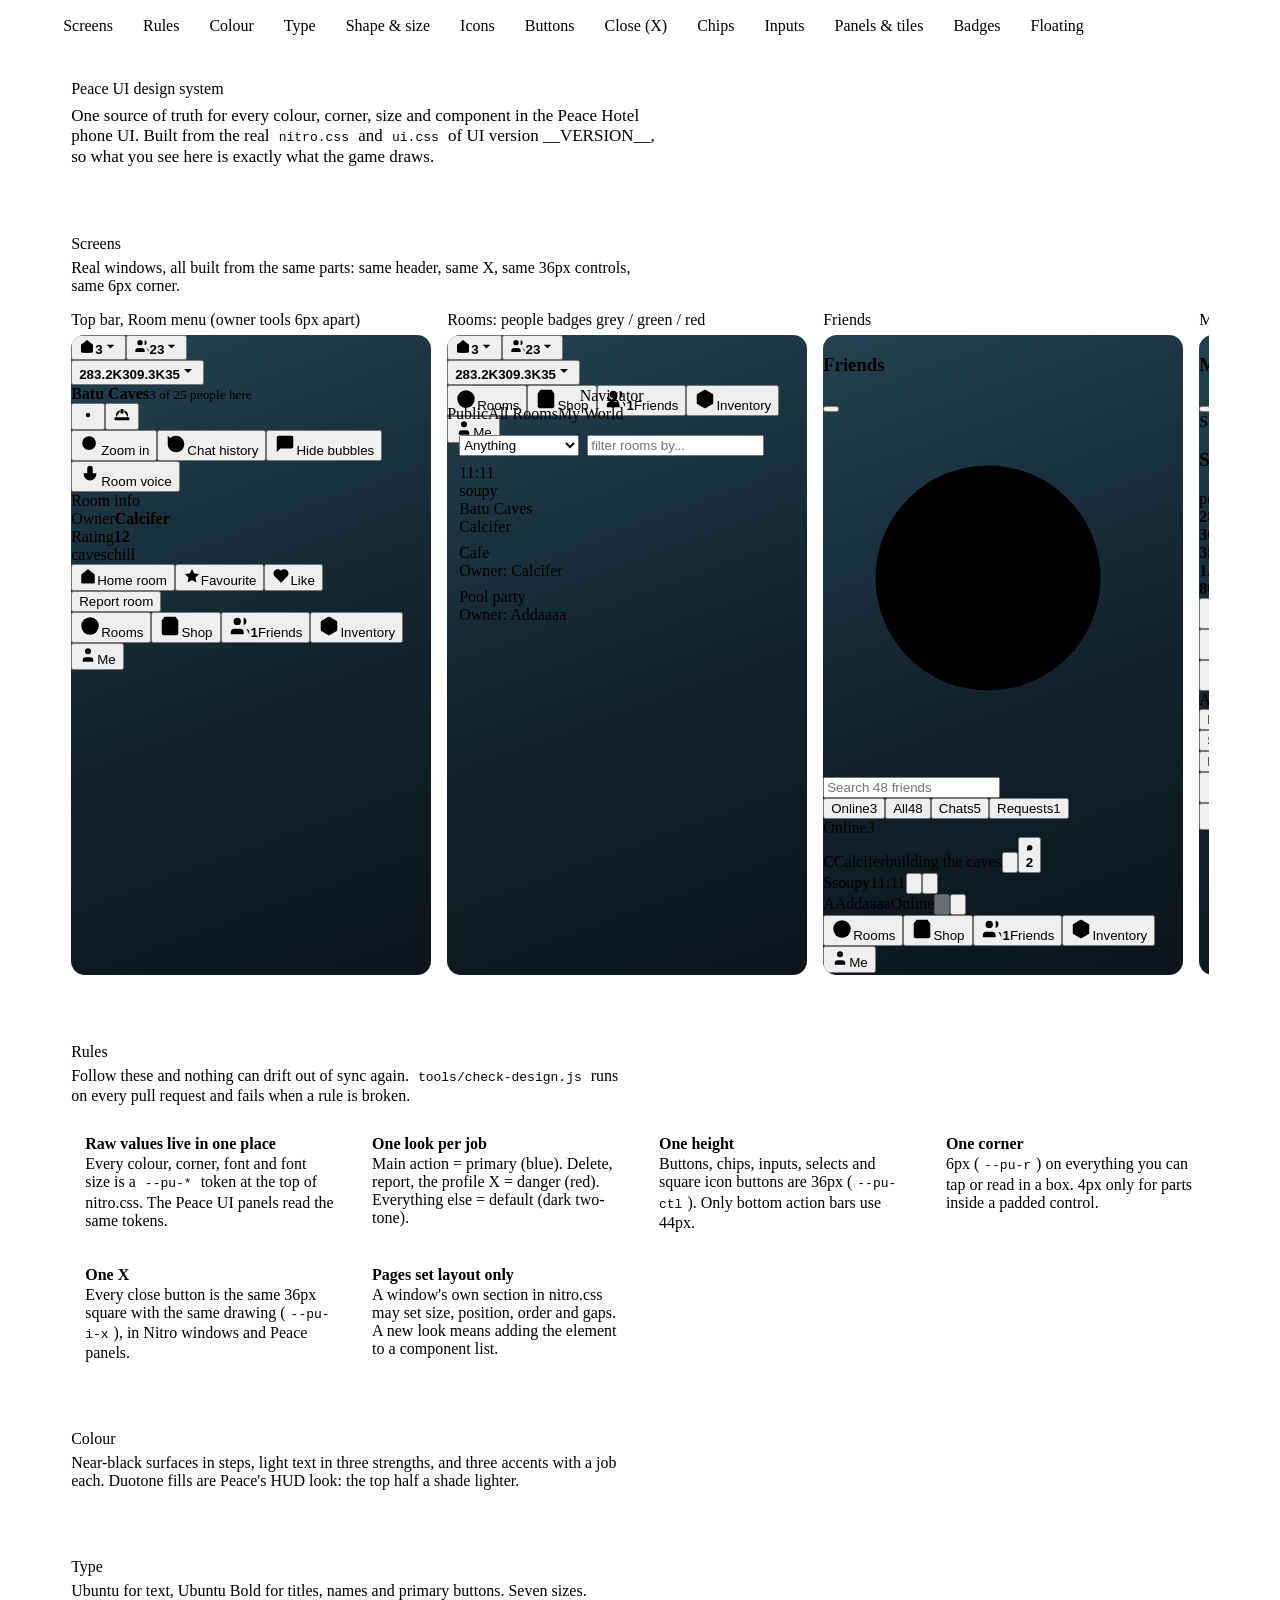
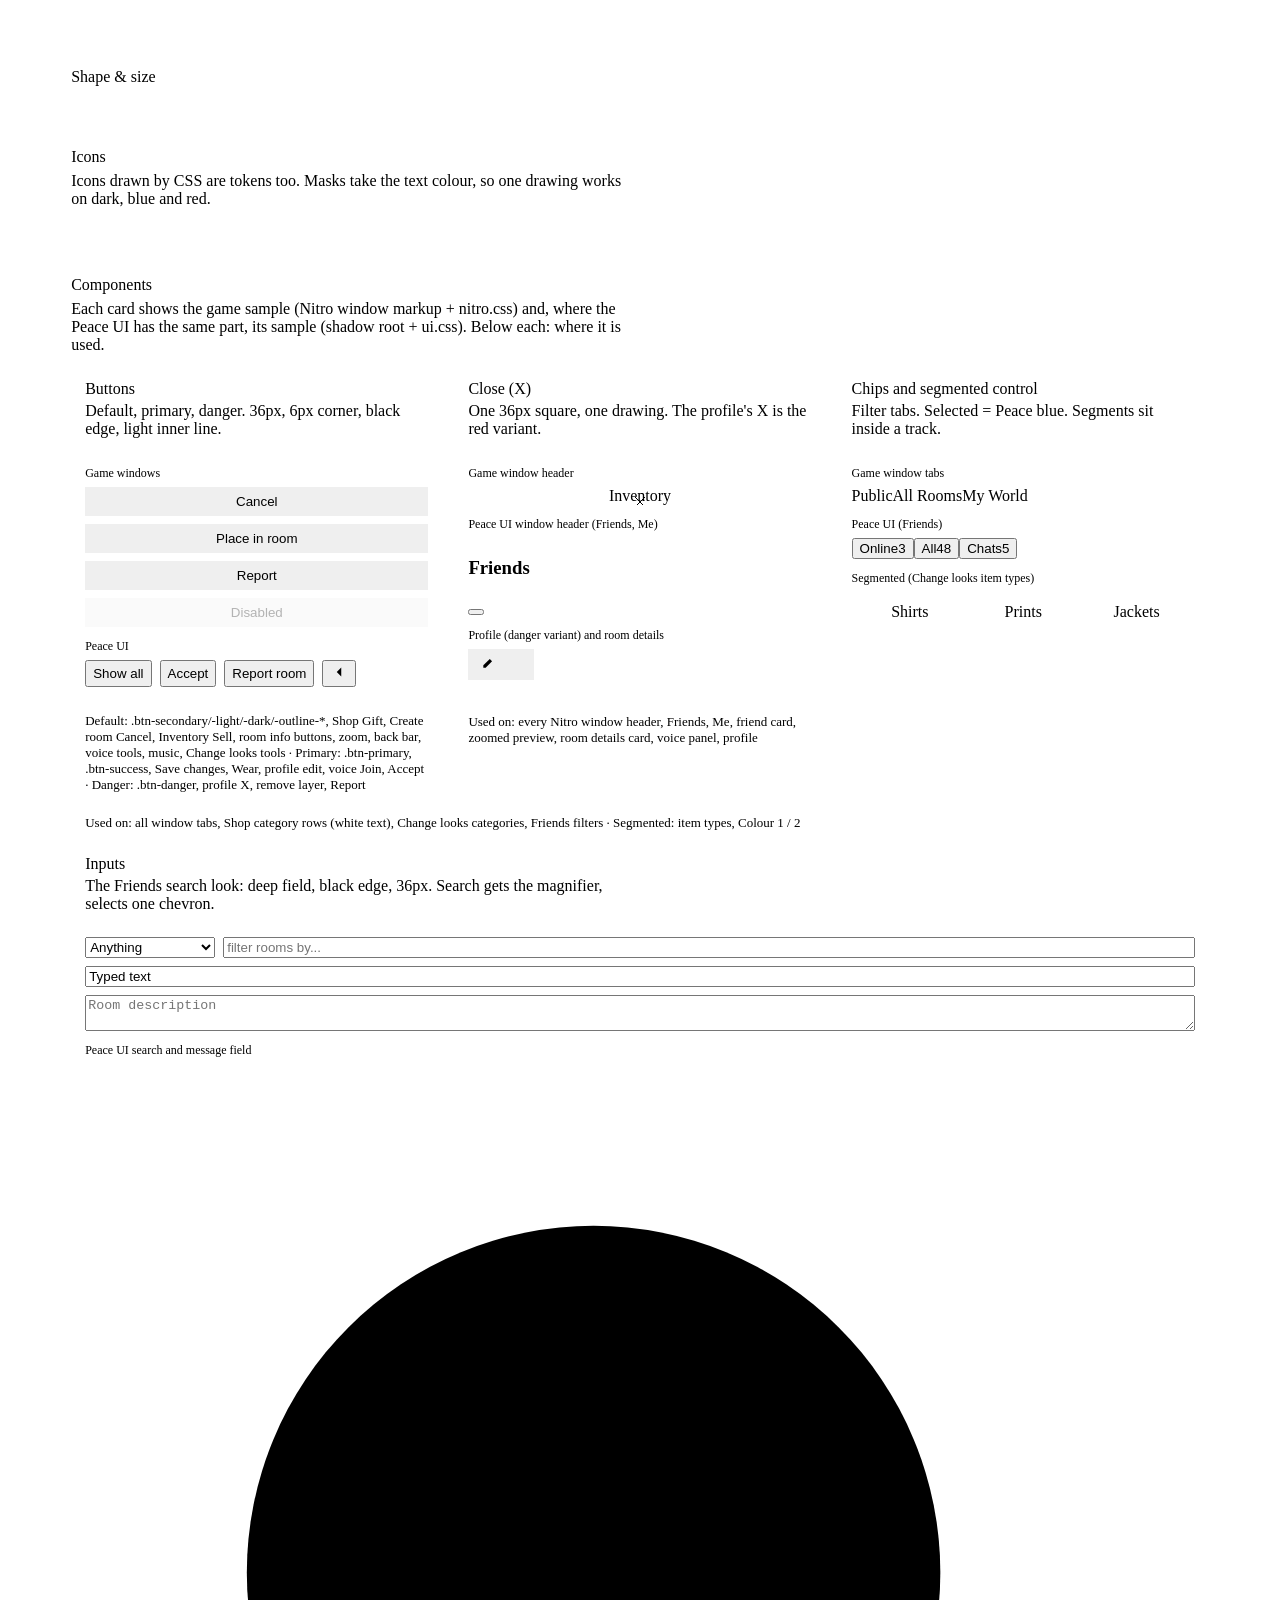
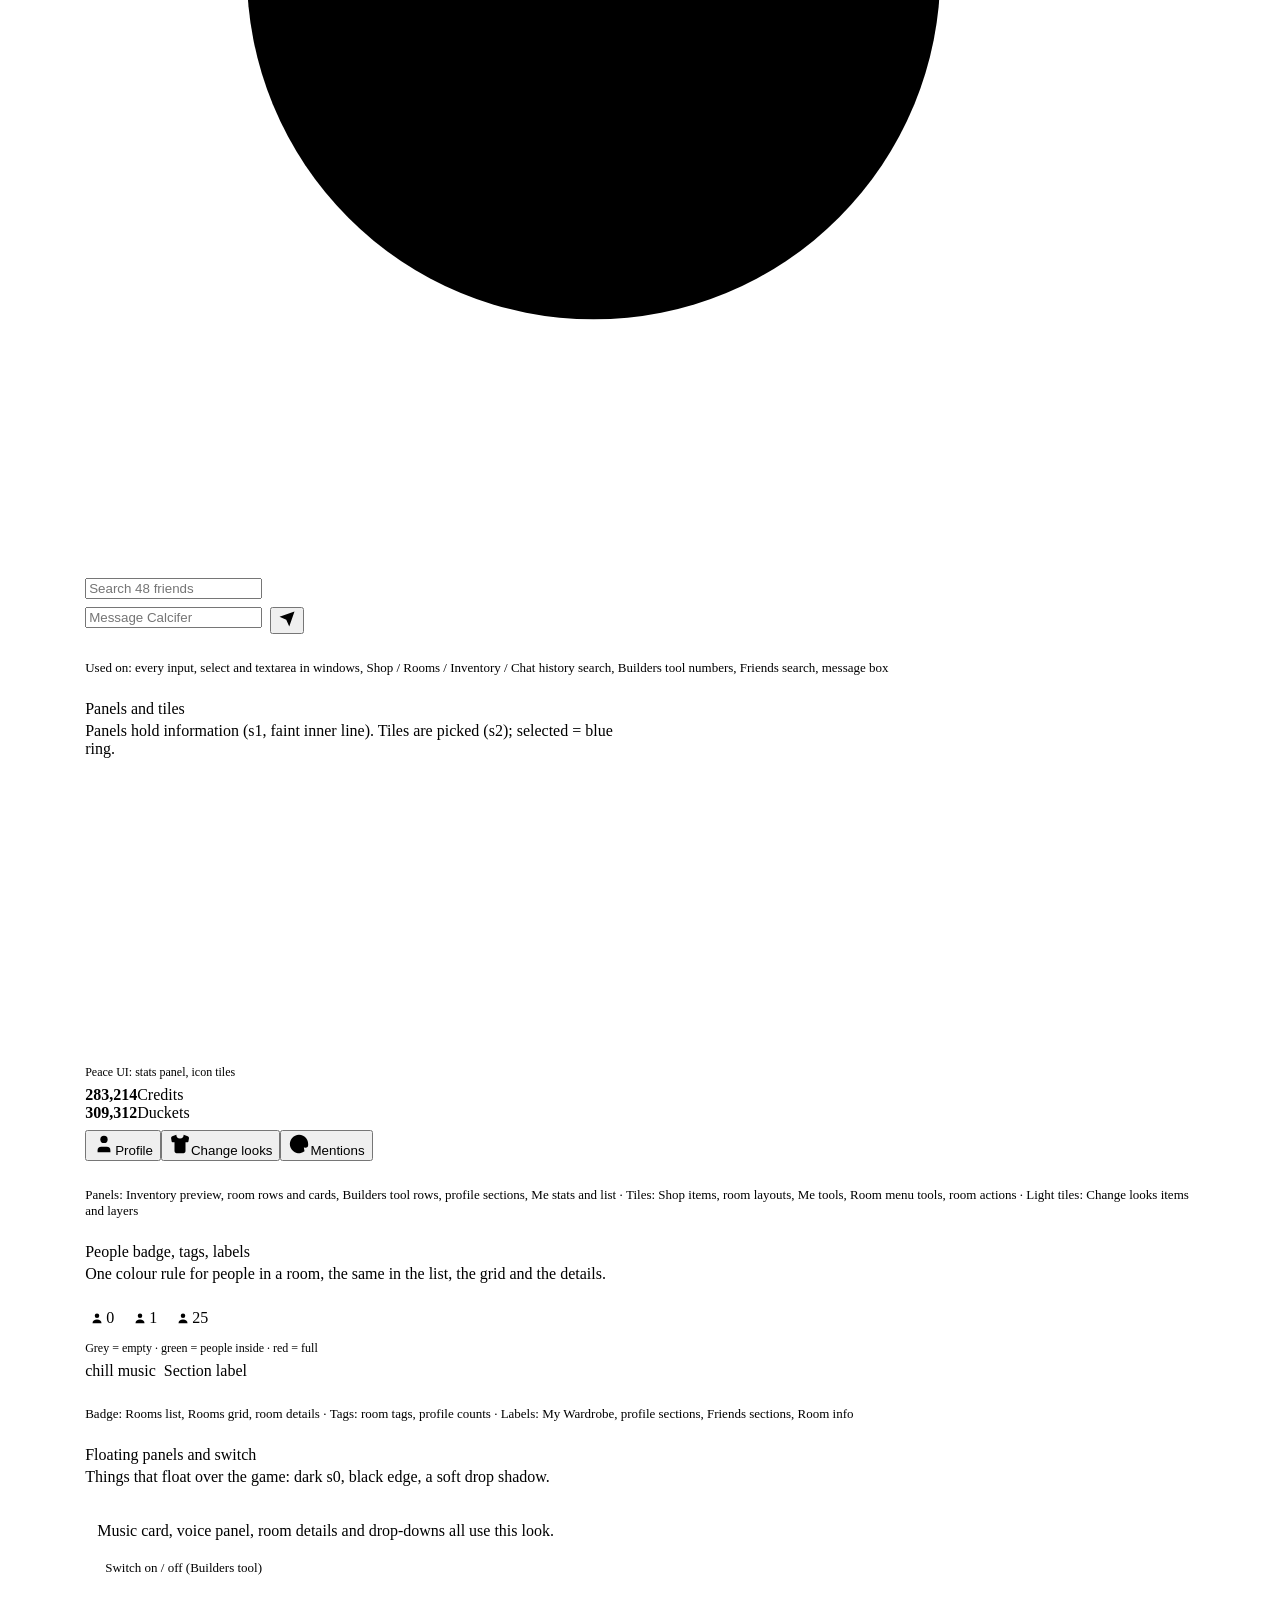
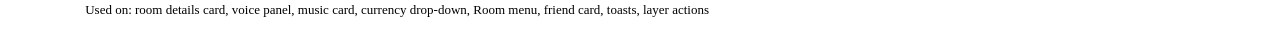
==== commit 429559e3: "v15: online players counter under the room chip - New pill under the room chip (same width): how man" ====
--- a/storybook/storybook.src.html
+++ b/storybook/storybook.src.html
@@ -236,7 +236,7 @@
 </section>
 
 <template id="t-room">
-  <div class="top"><div class="lcol"><button class="pill roomchip"><svg class="i" viewBox="0 0 24 24" style="width:16px;height:16px"><path d="m3 10 9-7 9 7v10a2 2 0 0 1-2 2H5a2 2 0 0 1-2-2Z"/><path d="M9 22V12h6v10"/></svg><span class="ct"><b>3</b></span><svg class="i" viewBox="0 0 24 24" style="width:15px;height:15px"><path d="m6 9 6 6 6-6"/></svg></button></div>
+  <div class="top"><div class="lcol"><button class="pill roomchip"><svg class="i" viewBox="0 0 24 24" style="width:16px;height:16px"><path d="m3 10 9-7 9 7v10a2 2 0 0 1-2 2H5a2 2 0 0 1-2-2Z"/><path d="M9 22V12h6v10"/></svg><span class="ct"><b>3</b></span><svg class="i" viewBox="0 0 24 24" style="width:15px;height:15px"><path d="m6 9 6 6 6-6"/></svg></button><button class="pill online"><svg class="i" viewBox="0 0 24 24" style="width:16px;height:16px"><path d="M16 21v-2a4 4 0 0 0-4-4H6a4 4 0 0 0-4 4v2"/><circle cx="9" cy="7" r="4"/><path d="M22 21v-2a4 4 0 0 0-3-3.87M16 3.13a4 4 0 0 1 0 7.75"/></svg><span class="ct"><b>23</b></span><svg class="i" viewBox="0 0 24 24" style="width:15px;height:15px"><path d="m6 9 6 6 6-6"/></svg></button></div>
   <button class="pill money"><span class="cy"><i class="sb-coin" style="background:var(--pu-gold)"></i><b>283.2K</b></span><span class="cy"><i class="sb-coin" style="background:#c08bfa"></i><b>309.3K</b></span><span class="cy"><i class="sb-coin" style="background:#7dd3fc"></i><b>35</b></span><svg class="i" viewBox="0 0 24 24" style="width:16px;height:16px"><path d="m6 9 6 6 6-6"/></svg></button></div>
   <div class="pop rpop on" style="display:block">
     <div class="rhead"><div class="rht"><b>Batu Caves</b><small>3 of 25 people here</small></div><button class="sqb"><svg class="i" viewBox="0 0 24 24" style="width:18px;height:18px"><circle cx="12" cy="12" r="3"/><path d="M12 2v3M12 19v3M2 12h3M19 12h3M4.9 4.9l2.1 2.1M17 17l2.1 2.1M4.9 19.1 7 17M17 7l2.1-2.1"/></svg></button><button class="sqb"><svg class="i" viewBox="0 0 24 24" style="width:18px;height:18px"><path d="M10 10V5a1 1 0 0 1 1-1h2a1 1 0 0 1 1 1v5"/><path d="M14 6a6 6 0 0 1 6 6v3M4 15v-3a6 6 0 0 1 6-6"/><rect x="2" y="15" width="20" height="4" rx="1"/></svg></button></div>
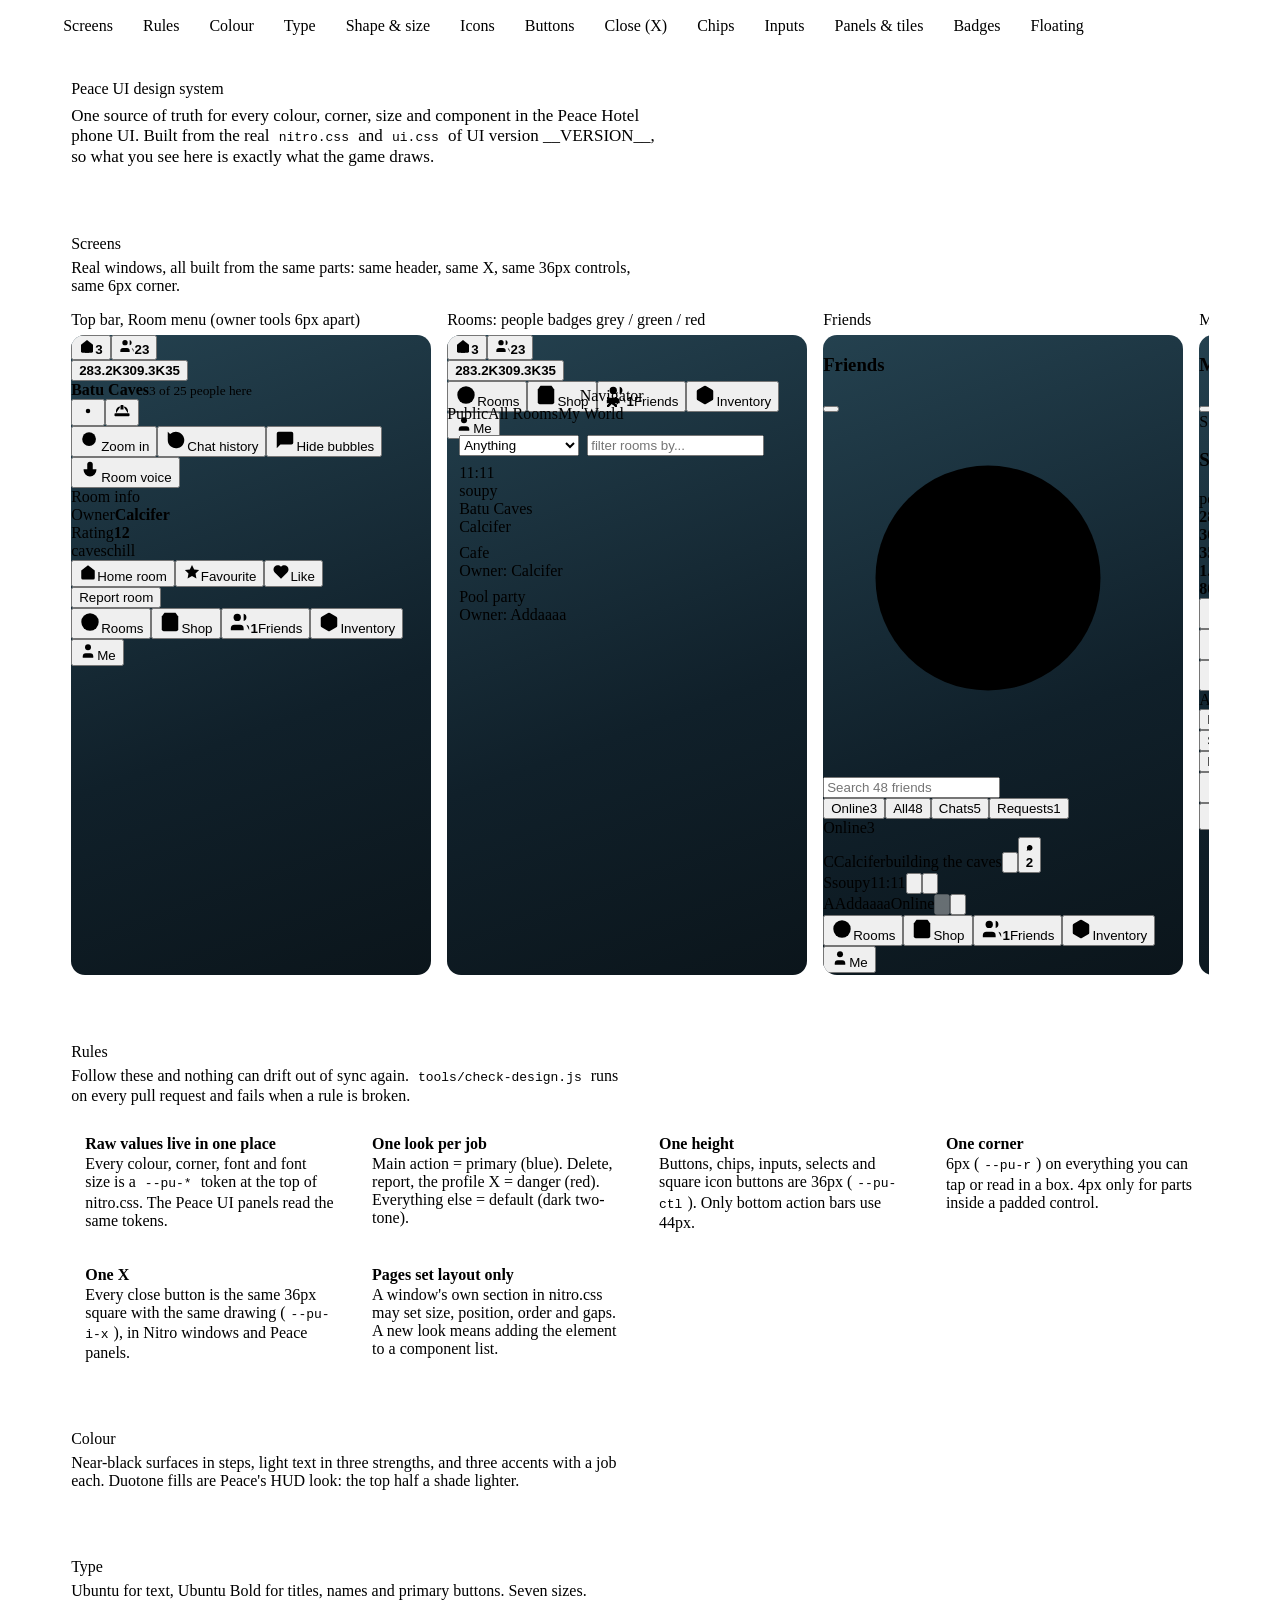
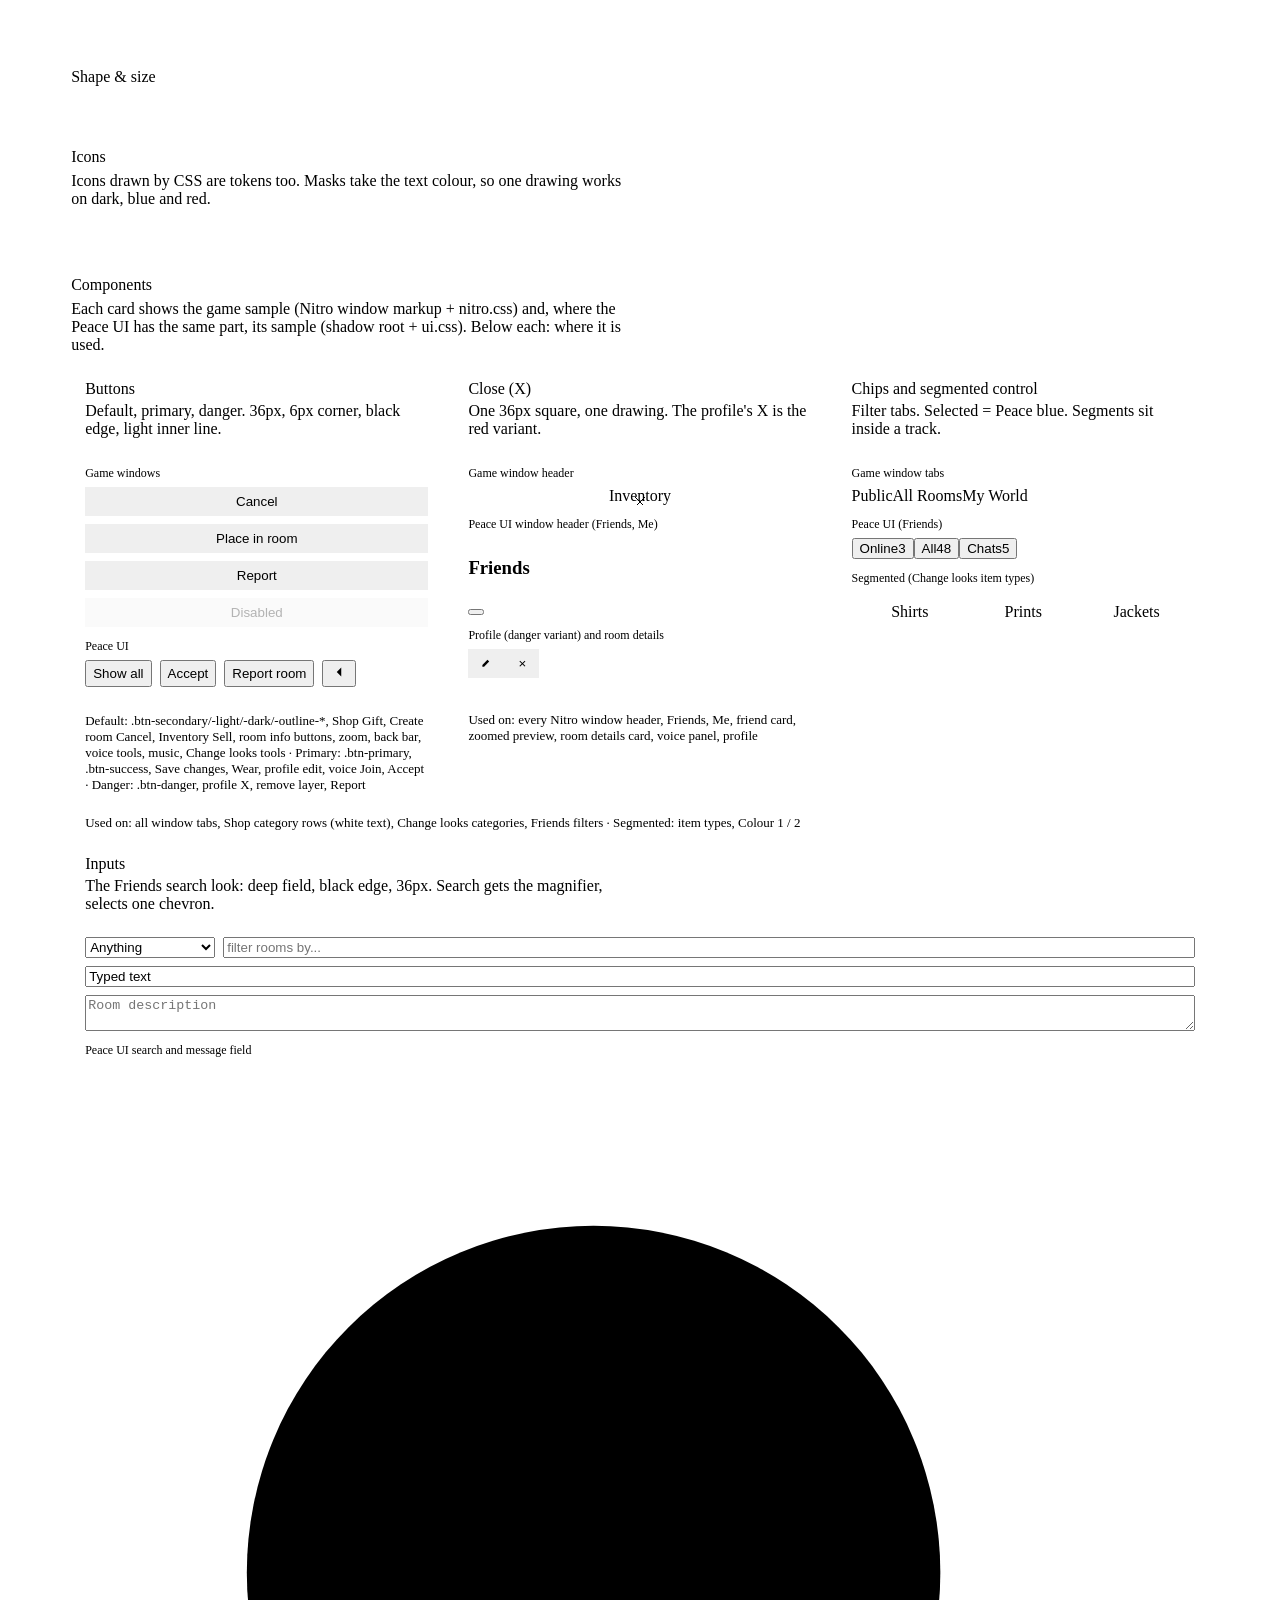
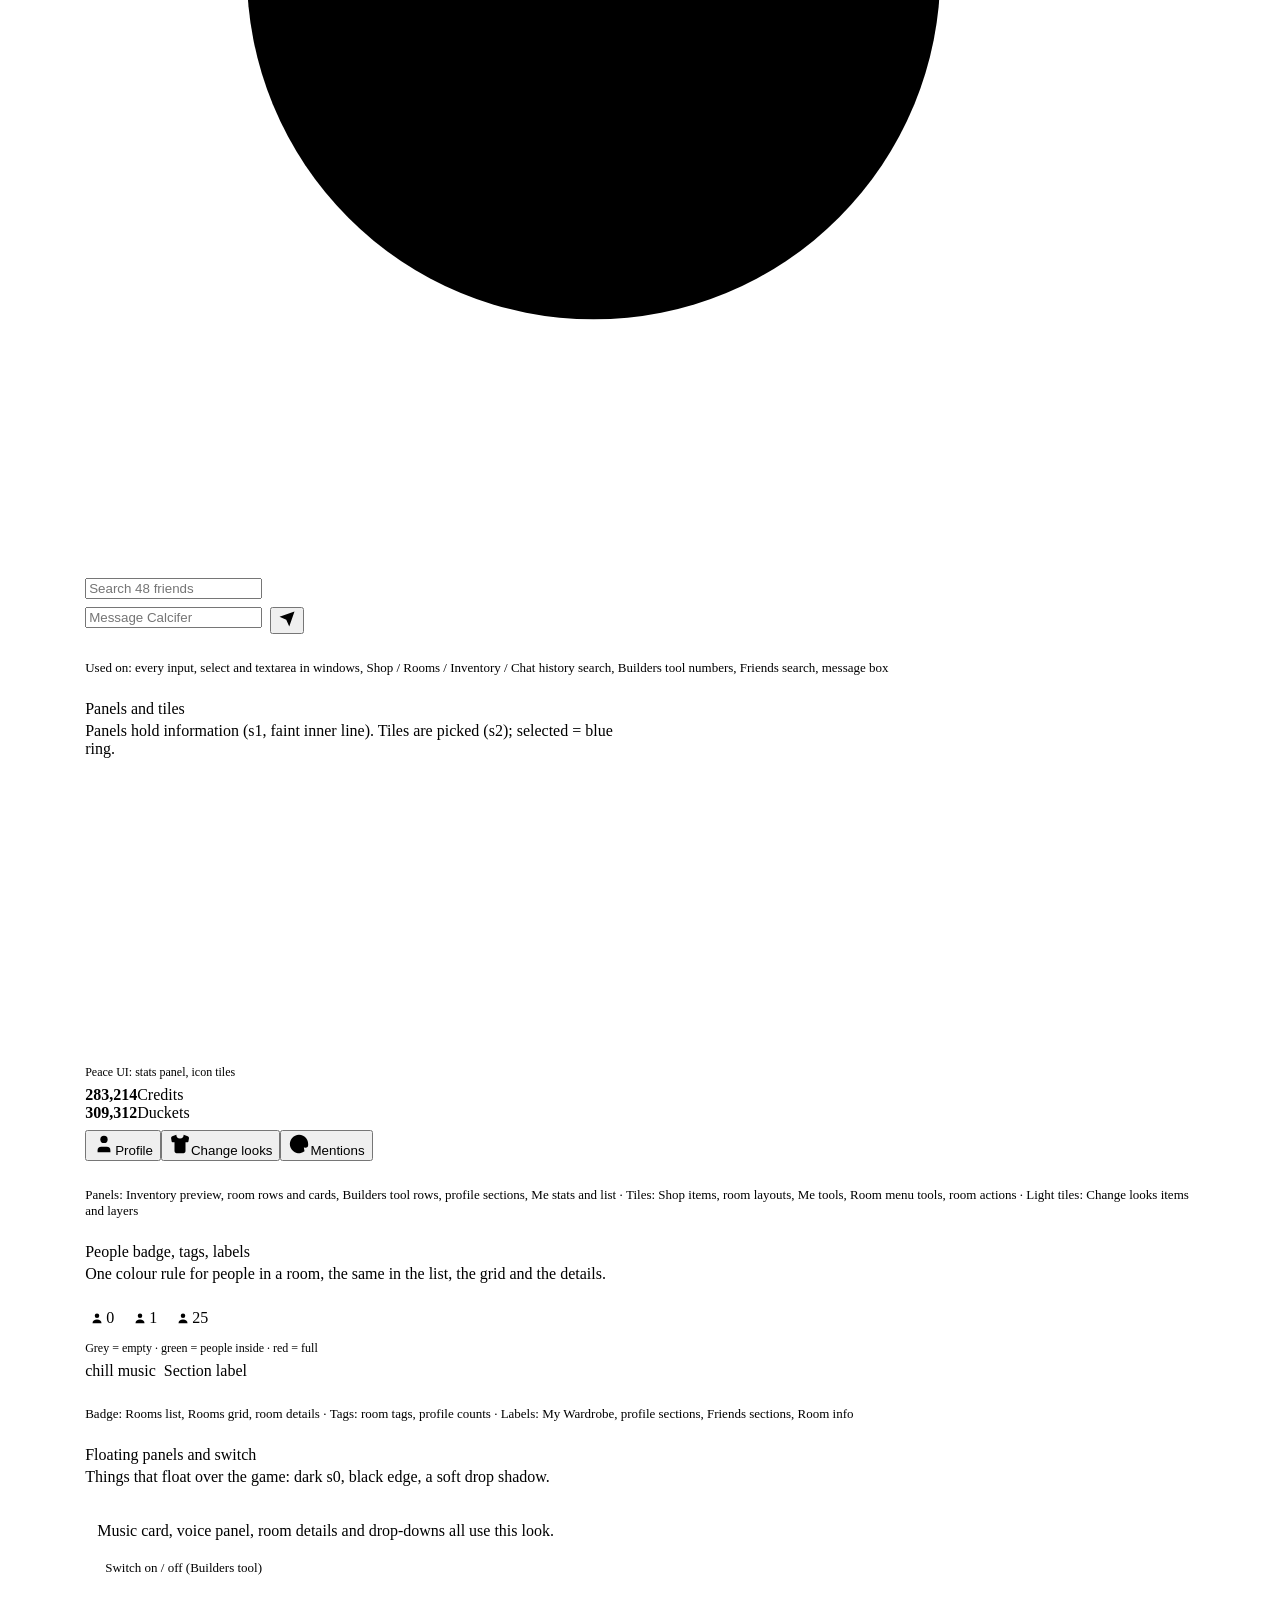
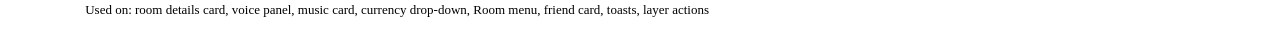
==== commit aed90eb8: "v17: profile X and pencil, simpler relationships, online counter behind windows, no top bar chevrons" ====
--- a/storybook/storybook.src.html
+++ b/storybook/storybook.src.html
@@ -170,7 +170,7 @@
         <div class="draggable-window" style="width:100%"><div class="nitro-card nitro-mentions" style="animation:none;border-radius:var(--pu-r)"><div class="nitro-card-header"><span class="nitro-card-header-text">Inventory</span><div class="nitro-card-header-close"><svg viewBox="0 0 10 10" width="10" height="10"><path d="M0 0l10 10M10 0 0 10" stroke="currentColor"/></svg></div></div></div></div>
         <span class="lbl">Peace UI window header (Friends, Me)</span><div class="sb-host" data-ui="whead"></div>
         <span class="lbl">Profile (danger variant) and room details</span>
-        <div class="draggable-window"><div class="nitro-card user-profile" style="animation:none;border:0;box-shadow:none;background:none!important"><div class="nitro-card-tabs profile-nav-bar" style="display:flex"><div class="profile-nav-actions d-flex"><button class="btn profile-nav-edit"><svg viewBox="0 0 24 24" width="14" height="14"><path d="M4 20h4L19 9l-4-4L4 16z" fill="currentColor"/></svg></button><button class="btn btn-danger profile-nav-close"></button></div></div></div></div>
+        <div class="draggable-window"><div class="nitro-card user-profile" style="animation:none;border:0;box-shadow:none;background:none!important"><div class="nitro-card-tabs profile-nav-bar" style="display:flex"><div class="profile-nav-actions d-flex"><button class="profile-nav-edit btn btn-blue"><svg viewBox="0 0 24 24" width="11" height="11" fill="currentColor"><path d="M3 17.25V21h3.75L17.81 9.94l-3.75-3.75z"/></svg></button><button class="profile-nav-close btn btn-danger">×</button></div></div></div></div>
         <div class="popover" style="position:relative"><div class="pu-x"></div></div>
       </div>
       <div class="sb-use"><b>Used on:</b> every Nitro window header, Friends, Me, friend card, zoomed preview, room details card, voice panel, profile</div>
@@ -236,8 +236,8 @@
 </section>
 
 <template id="t-room">
-  <div class="top"><div class="lcol"><button class="pill roomchip"><svg class="i" viewBox="0 0 24 24" style="width:16px;height:16px"><path d="m3 10 9-7 9 7v10a2 2 0 0 1-2 2H5a2 2 0 0 1-2-2Z"/><path d="M9 22V12h6v10"/></svg><span class="ct"><b>3</b></span><svg class="i" viewBox="0 0 24 24" style="width:15px;height:15px"><path d="m6 9 6 6 6-6"/></svg></button><button class="pill online"><svg class="i" viewBox="0 0 24 24" style="width:16px;height:16px"><path d="M16 21v-2a4 4 0 0 0-4-4H6a4 4 0 0 0-4 4v2"/><circle cx="9" cy="7" r="4"/><path d="M22 21v-2a4 4 0 0 0-3-3.87M16 3.13a4 4 0 0 1 0 7.75"/></svg><span class="ct"><b>23</b></span><svg class="i" viewBox="0 0 24 24" style="width:15px;height:15px"><path d="m6 9 6 6 6-6"/></svg></button></div>
-  <button class="pill money"><span class="cy"><i class="sb-coin" style="background:var(--pu-gold)"></i><b>283.2K</b></span><span class="cy"><i class="sb-coin" style="background:#c08bfa"></i><b>309.3K</b></span><span class="cy"><i class="sb-coin" style="background:#7dd3fc"></i><b>35</b></span><svg class="i" viewBox="0 0 24 24" style="width:16px;height:16px"><path d="m6 9 6 6 6-6"/></svg></button></div>
+  <div class="top"><div class="lcol"><button class="pill roomchip"><svg class="i" viewBox="0 0 24 24" style="width:16px;height:16px"><path d="m3 10 9-7 9 7v10a2 2 0 0 1-2 2H5a2 2 0 0 1-2-2Z"/><path d="M9 22V12h6v10"/></svg><span class="ct"><b>3</b></span></button><button class="pill online"><svg class="i" viewBox="0 0 24 24" style="width:16px;height:16px"><path d="M16 21v-2a4 4 0 0 0-4-4H6a4 4 0 0 0-4 4v2"/><circle cx="9" cy="7" r="4"/><path d="M22 21v-2a4 4 0 0 0-3-3.87M16 3.13a4 4 0 0 1 0 7.75"/></svg><span class="ct"><b>23</b></span></button></div>
+  <button class="pill money"><span class="cy"><i class="sb-coin" style="background:var(--pu-gold)"></i><b>283.2K</b></span><span class="cy"><i class="sb-coin" style="background:#c08bfa"></i><b>309.3K</b></span><span class="cy"><i class="sb-coin" style="background:#7dd3fc"></i><b>35</b></span></button></div>
   <div class="pop rpop on" style="display:block">
     <div class="rhead"><div class="rht"><b>Batu Caves</b><small>3 of 25 people here</small></div><button class="sqb"><svg class="i" viewBox="0 0 24 24" style="width:18px;height:18px"><circle cx="12" cy="12" r="3"/><path d="M12 2v3M12 19v3M2 12h3M19 12h3M4.9 4.9l2.1 2.1M17 17l2.1 2.1M4.9 19.1 7 17M17 7l2.1-2.1"/></svg></button><button class="sqb"><svg class="i" viewBox="0 0 24 24" style="width:18px;height:18px"><path d="M10 10V5a1 1 0 0 1 1-1h2a1 1 0 0 1 1 1v5"/><path d="M14 6a6 6 0 0 1 6 6v3M4 15v-3a6 6 0 0 1 6-6"/><rect x="2" y="15" width="20" height="4" rx="1"/></svg></button></div>
     <div class="rts"><button class="rt"><svg class="i" viewBox="0 0 24 24" style="width:22px;height:22px"><circle cx="11" cy="11" r="7.5"/><path d="m20.5 20.5-4.2-4.2M11 8v6M8 11h6"/></svg><span>Zoom in</span></button><button class="rt"><svg class="i" viewBox="0 0 24 24" style="width:22px;height:22px"><path d="M3 12a9 9 0 1 0 3-6.7L3 8"/><path d="M3 3v5h5M12 7v5l3 2"/></svg><span>Chat history</span></button><button class="rt"><svg class="i" viewBox="0 0 24 24" style="width:22px;height:22px"><path d="M21 15a2 2 0 0 1-2 2H7l-4 4V5a2 2 0 0 1 2-2h14a2 2 0 0 1 2 2Z"/></svg><span>Hide bubbles</span></button><button class="rt on"><svg class="i" viewBox="0 0 24 24" style="width:22px;height:22px"><rect x="9" y="2" width="6" height="12" rx="3"/><path d="M19 10v1a7 7 0 0 1-14 0v-1M12 18v4"/></svg><span>Room voice</span></button></div>
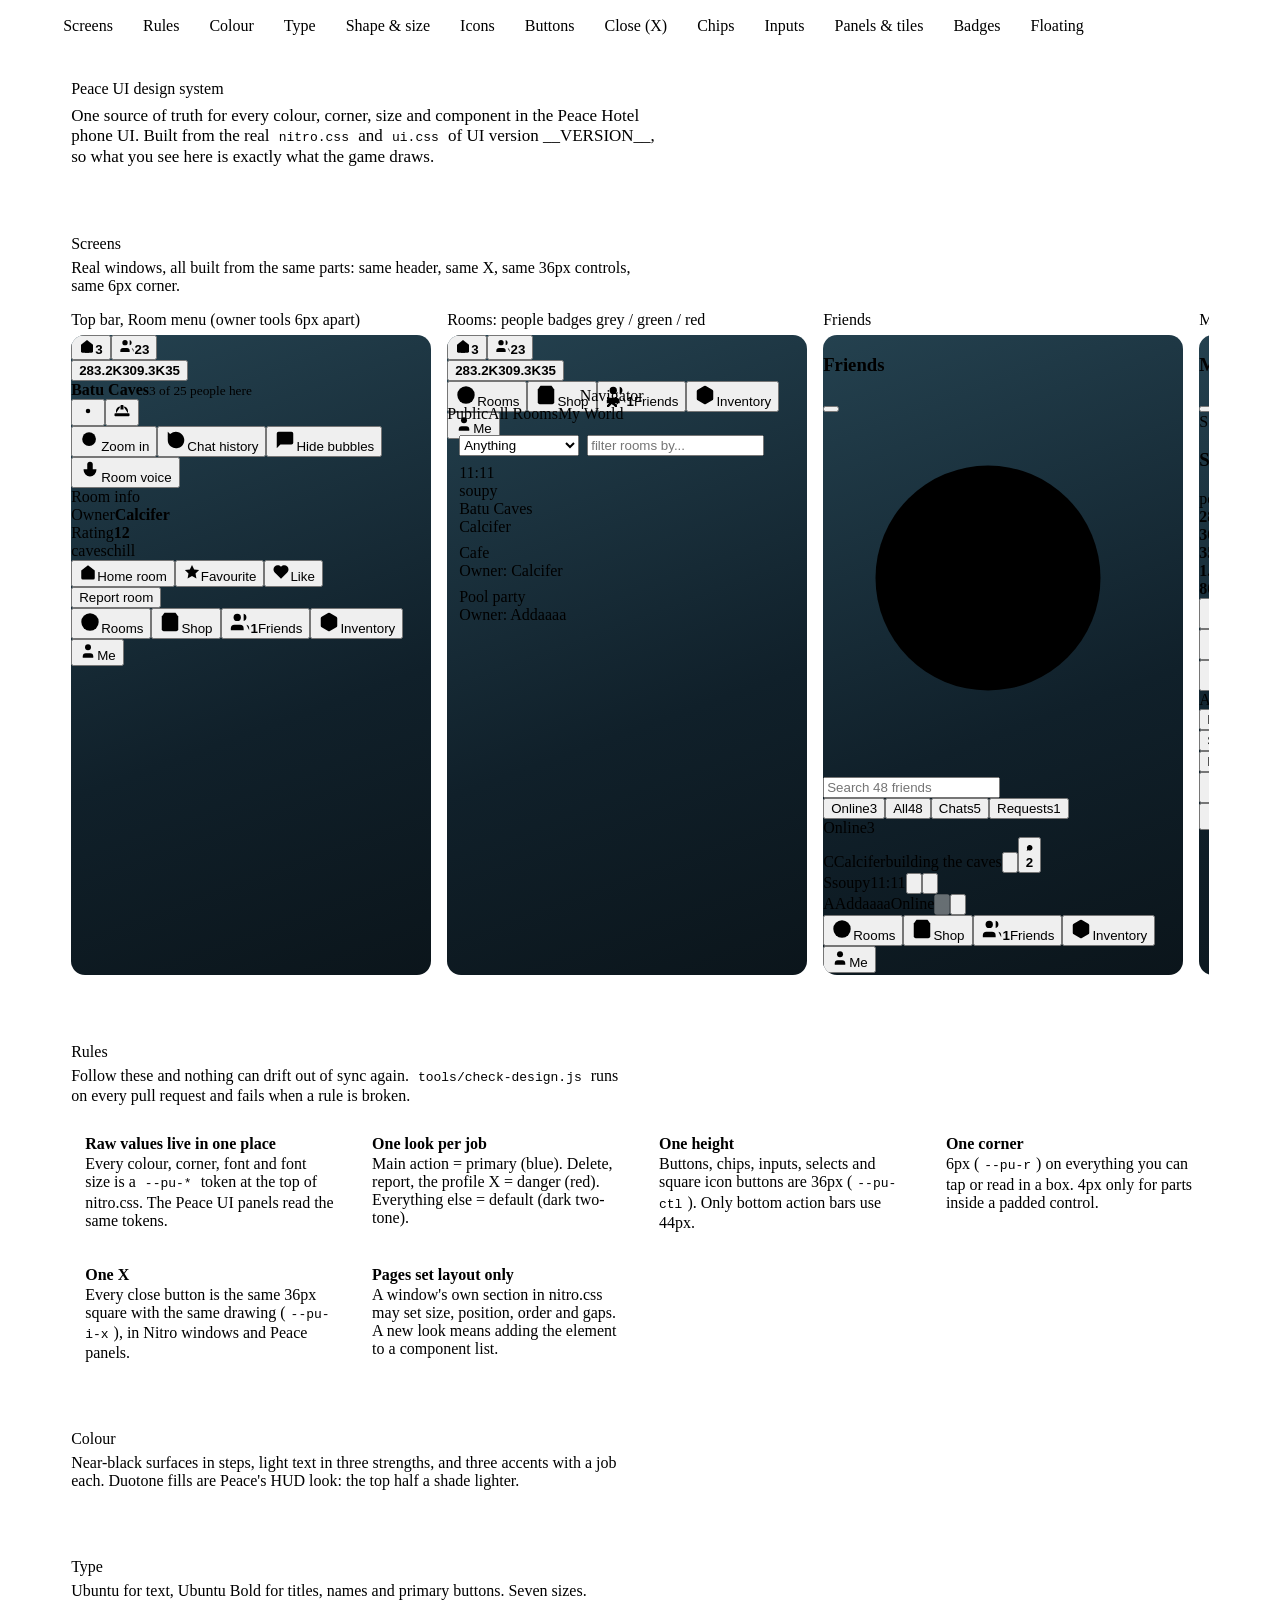
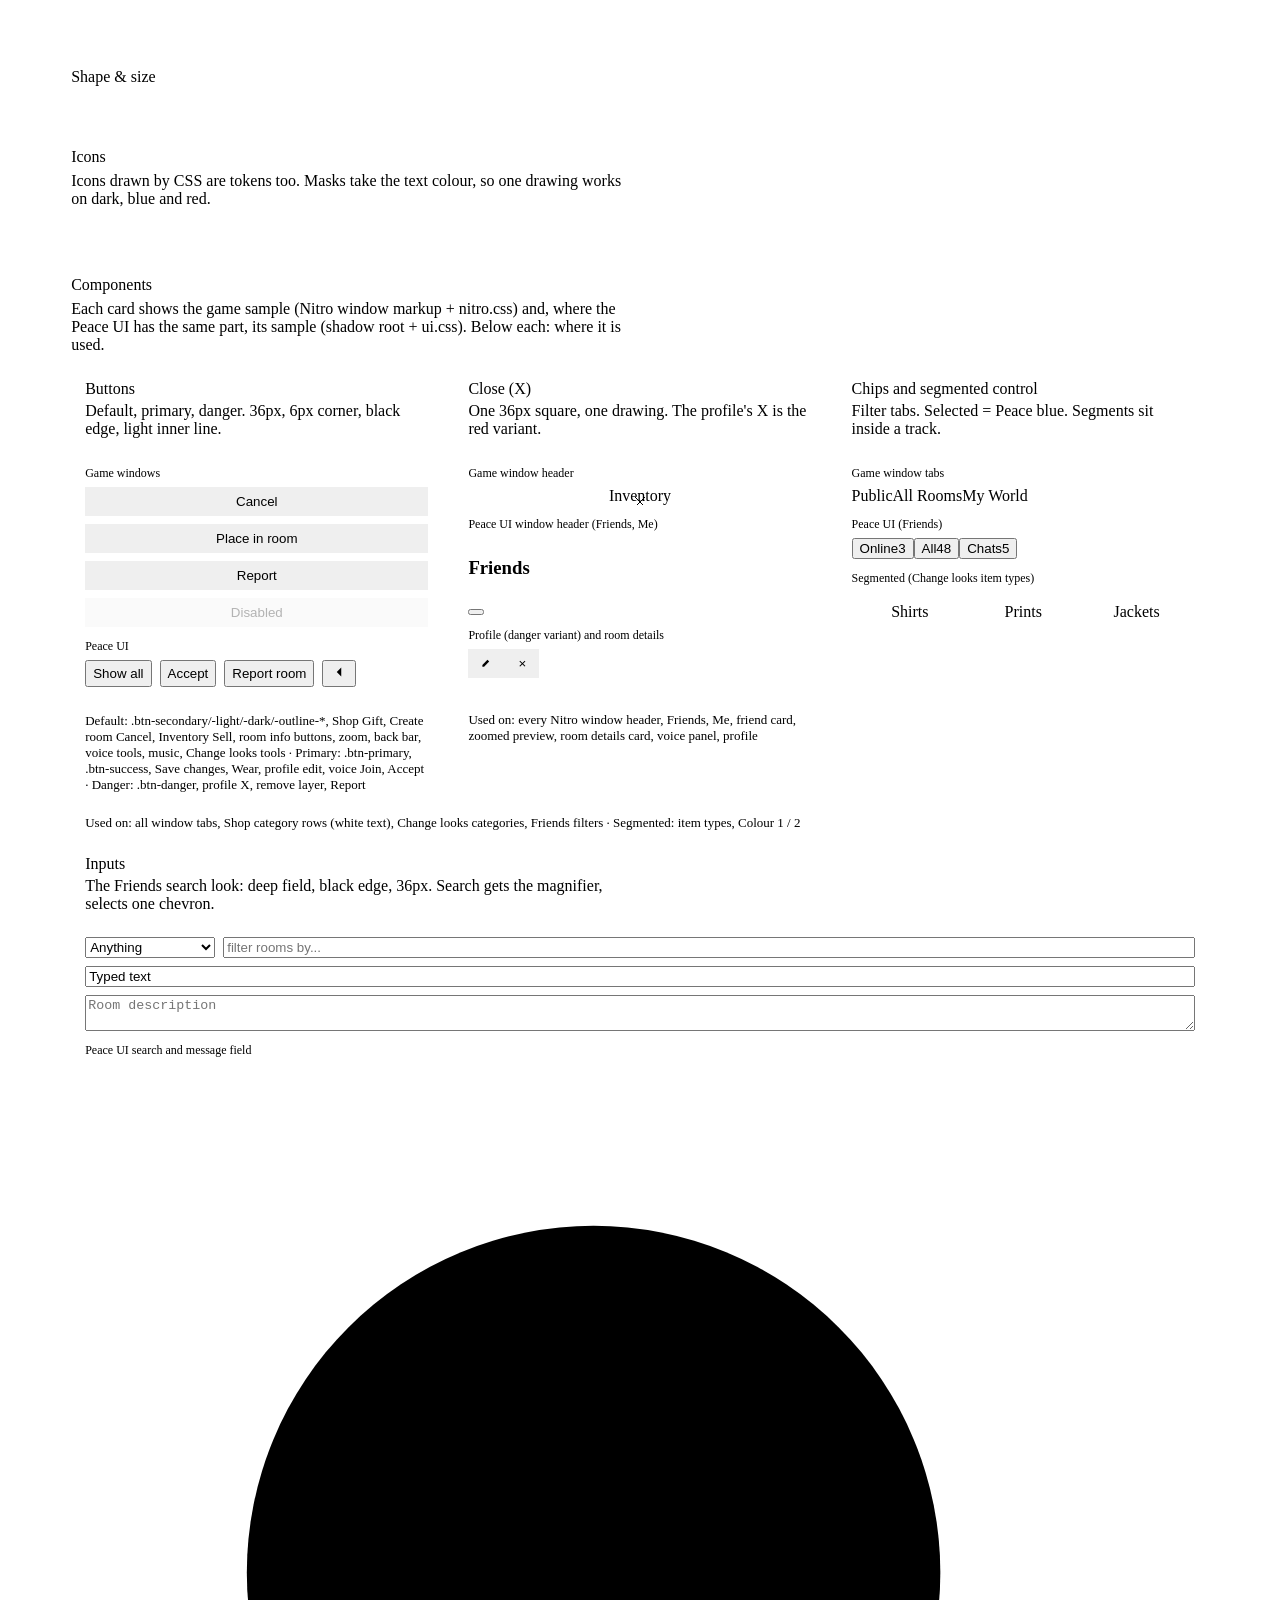
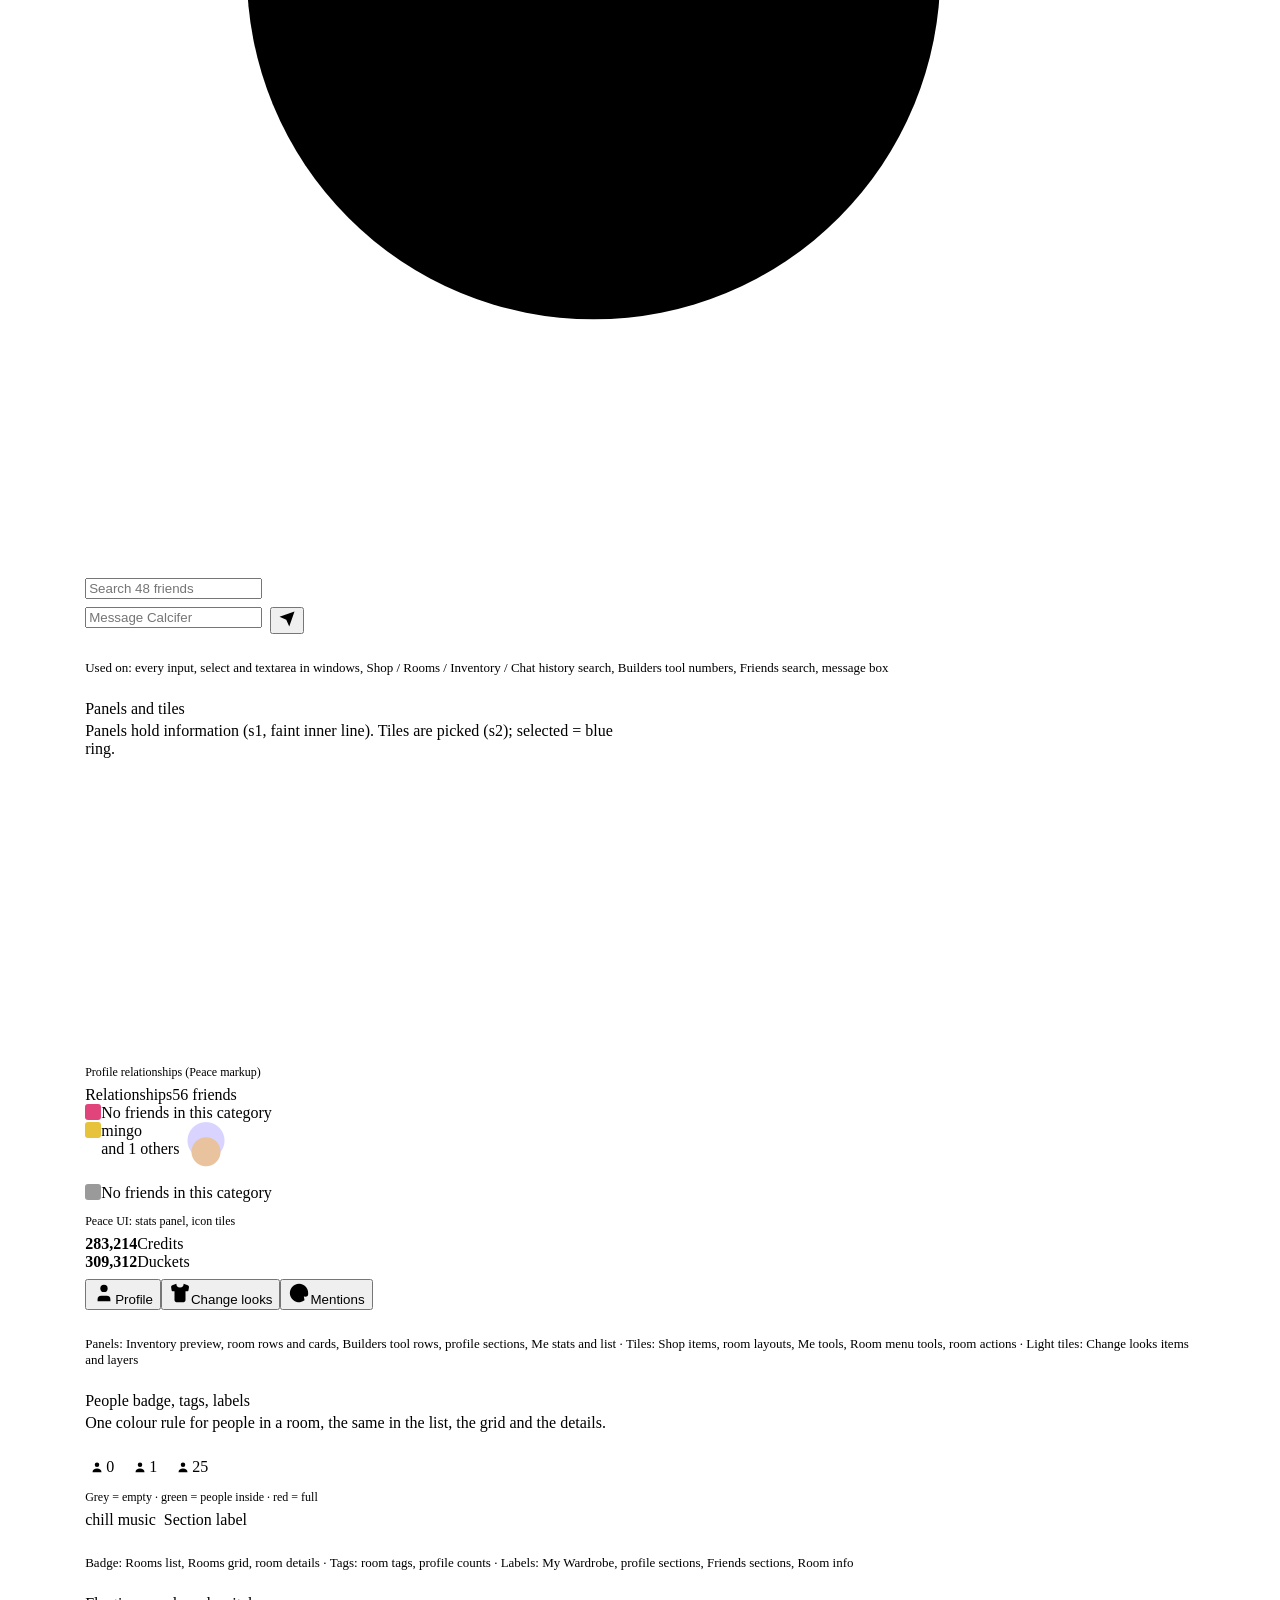
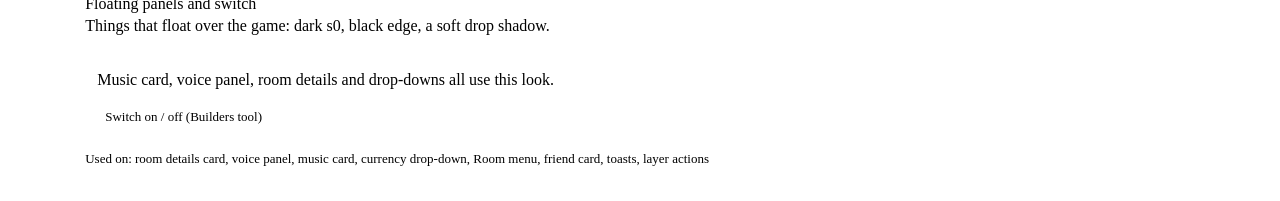
==== commit 382a4e83: "Fix profile close button centring, tidy relationships, list every online player (v18) - Close/edit b" ====
--- a/storybook/storybook.src.html
+++ b/storybook/storybook.src.html
@@ -55,6 +55,9 @@
 .sb-demo { position: relative; display: flex; flex-wrap: wrap; align-items: center; gap: 8px; padding: 16px 14px; background: var(--pu-s0); border-top: 1px solid var(--pu-line); border-bottom: 1px solid var(--pu-line); }
 .sb-demo.col { flex-direction: column; align-items: stretch; }
 .sb-demo .sb-host { display: block; width: 100%; }
+.sb-ri { display: block; width: 16px; height: 16px; border-radius: 3px; background: #e0447a; }
+.sb-ri[data-k="smile"] { background: #e6c33a; } .sb-ri[data-k="bobba"] { background: #9a9a9a; }
+.sb-head { width: 54px; height: 62px; background: radial-gradient(circle at 50% 48%, #e8c39e 0 14px, transparent 15px), radial-gradient(circle at 50% 30%, #d9d4ff 0 18px, transparent 19px); }
 /* Samples sit in the page flow, not at window positions */
 html.pu-on.pu-dark .sb-card .sb-demo .draggable-window { position: relative !important; inset: auto !important; transform: none !important; width: 100% !important; height: auto !important; max-height: none !important; }
 html.pu-on.pu-dark .sb-card .sb-demo .draggable-window > .nitro-card { position: relative !important; inset: auto !important; width: 100% !important; height: auto !important; max-height: none !important; }
@@ -210,6 +213,8 @@
             <div class="catalog-grid-active" style="aspect-ratio:1"><div class="layout-catalog-grid-item" style="height:100%"></div></div>
           </div>
         </div></div></div>
+        <span class="lbl">Profile relationships (Peace markup)</span>
+        <div class="draggable-window"><div class="nitro-card user-profile" style="animation:none;border:0;box-shadow:none;background:none!important"><div class="content-area" style="padding:0!important;background:none!important"><section class="identity-relationships d-flex flex-column"><div class="bento-header d-flex justify-content-between align-items-center"><span class="bento-title">Relationships</span><span class="bento-count">56 friends</span></div><div class="relationships-list d-flex flex-column"><div class="relationship-row heart d-flex align-items-center"><i class="relationship-icon sb-ri" data-k="heart"></i><div class="relationship-body d-flex flex-column flex-grow-1"><div class="relationship-empty small fst-italic">No friends in this category</div></div></div><div class="relationship-row smile d-flex align-items-center"><i class="relationship-icon sb-ri" data-k="smile"></i><div class="relationship-body d-flex flex-column flex-grow-1"><div class="d-flex align-items-center justify-content-between"><div class="d-flex flex-column"><div class="relationship-name small text-decoration-underline">mingo</div><div class="relationship-more small">and 1 others</div></div><div class="relationship-avatar"><div class="avatar-image sb-head"></div></div></div></div></div><div class="relationship-row bobba d-flex align-items-center"><i class="relationship-icon sb-ri" data-k="bobba"></i><div class="relationship-body d-flex flex-column flex-grow-1"><div class="relationship-empty small fst-italic">No friends in this category</div></div></div></div></section></div></div></div>
         <span class="lbl">Peace UI: stats panel, icon tiles</span><div class="sb-host" data-ui="tiles"></div>
       </div>
       <div class="sb-use"><b>Panels:</b> Inventory preview, room rows and cards, Builders tool rows, profile sections, Me stats and list · <b>Tiles:</b> Shop items, room layouts, Me tools, Room menu tools, room actions · <b>Light tiles:</b> Change looks items and layers</div>
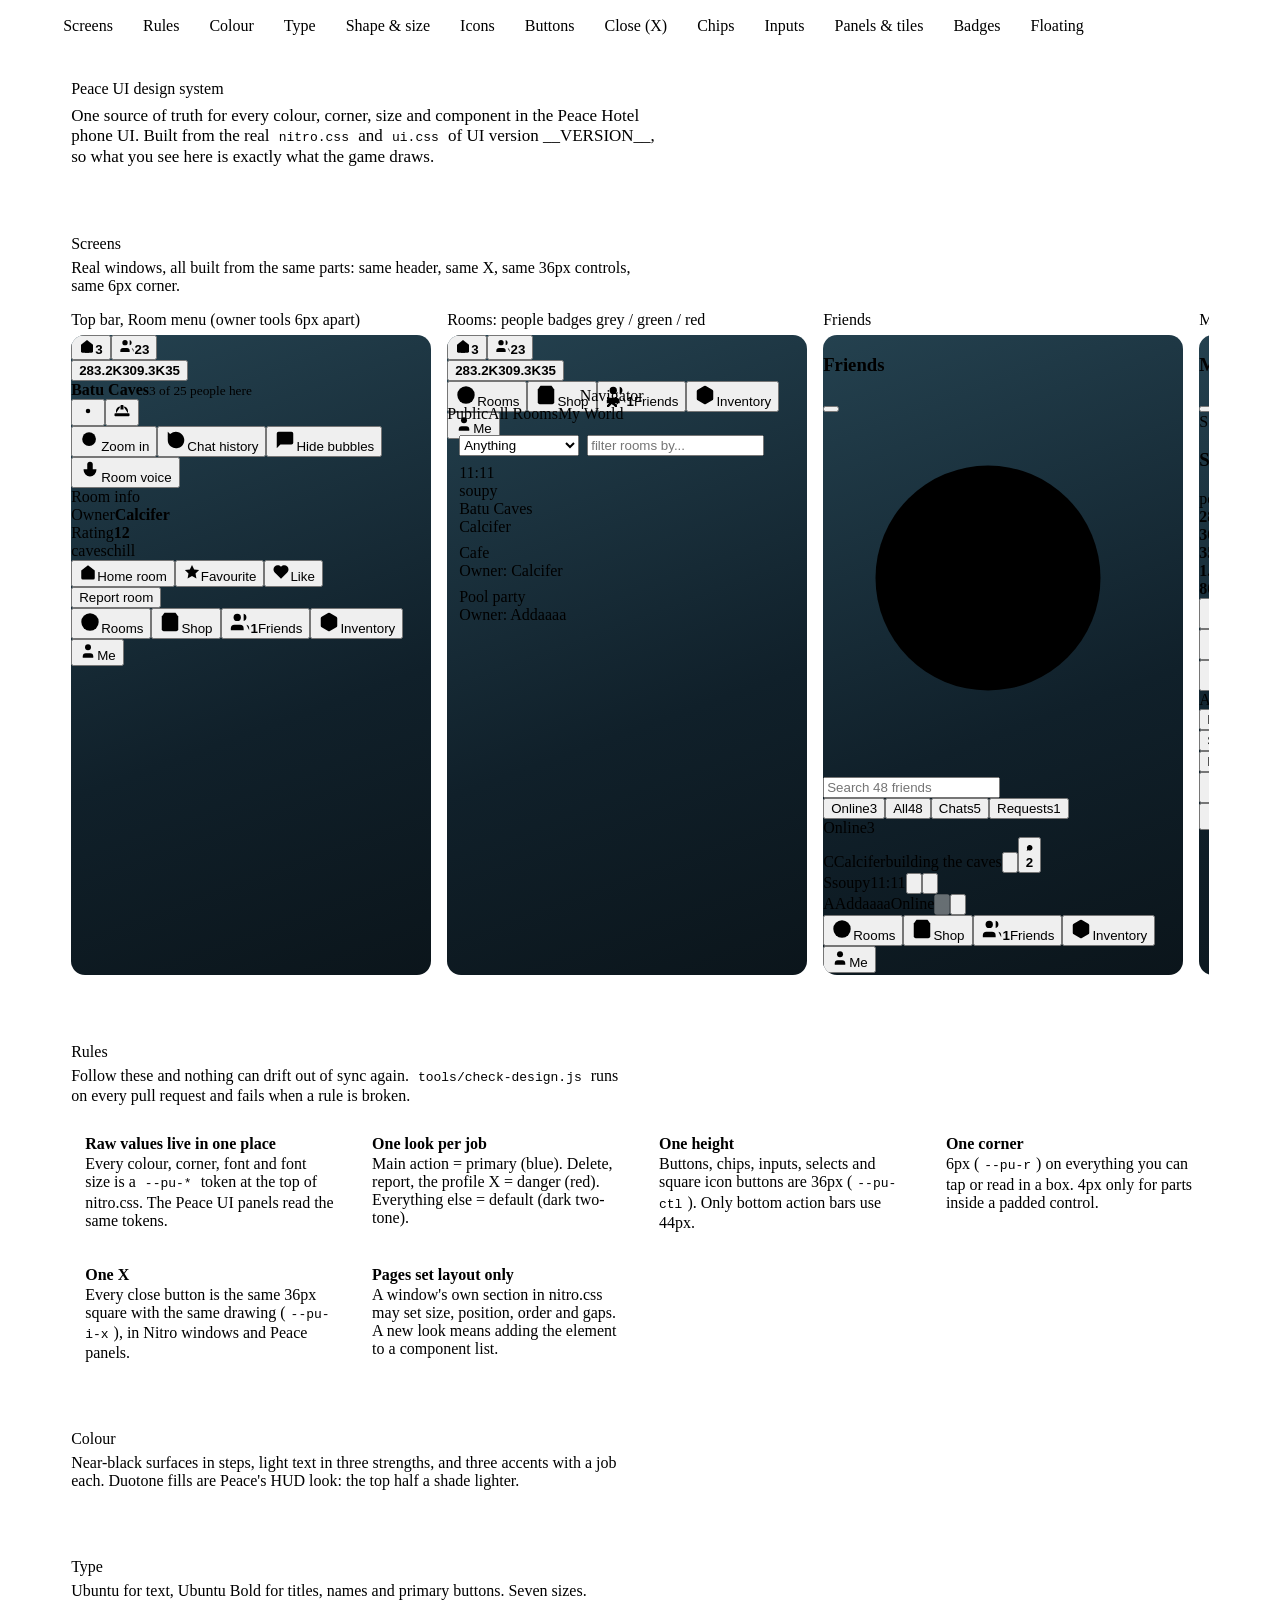
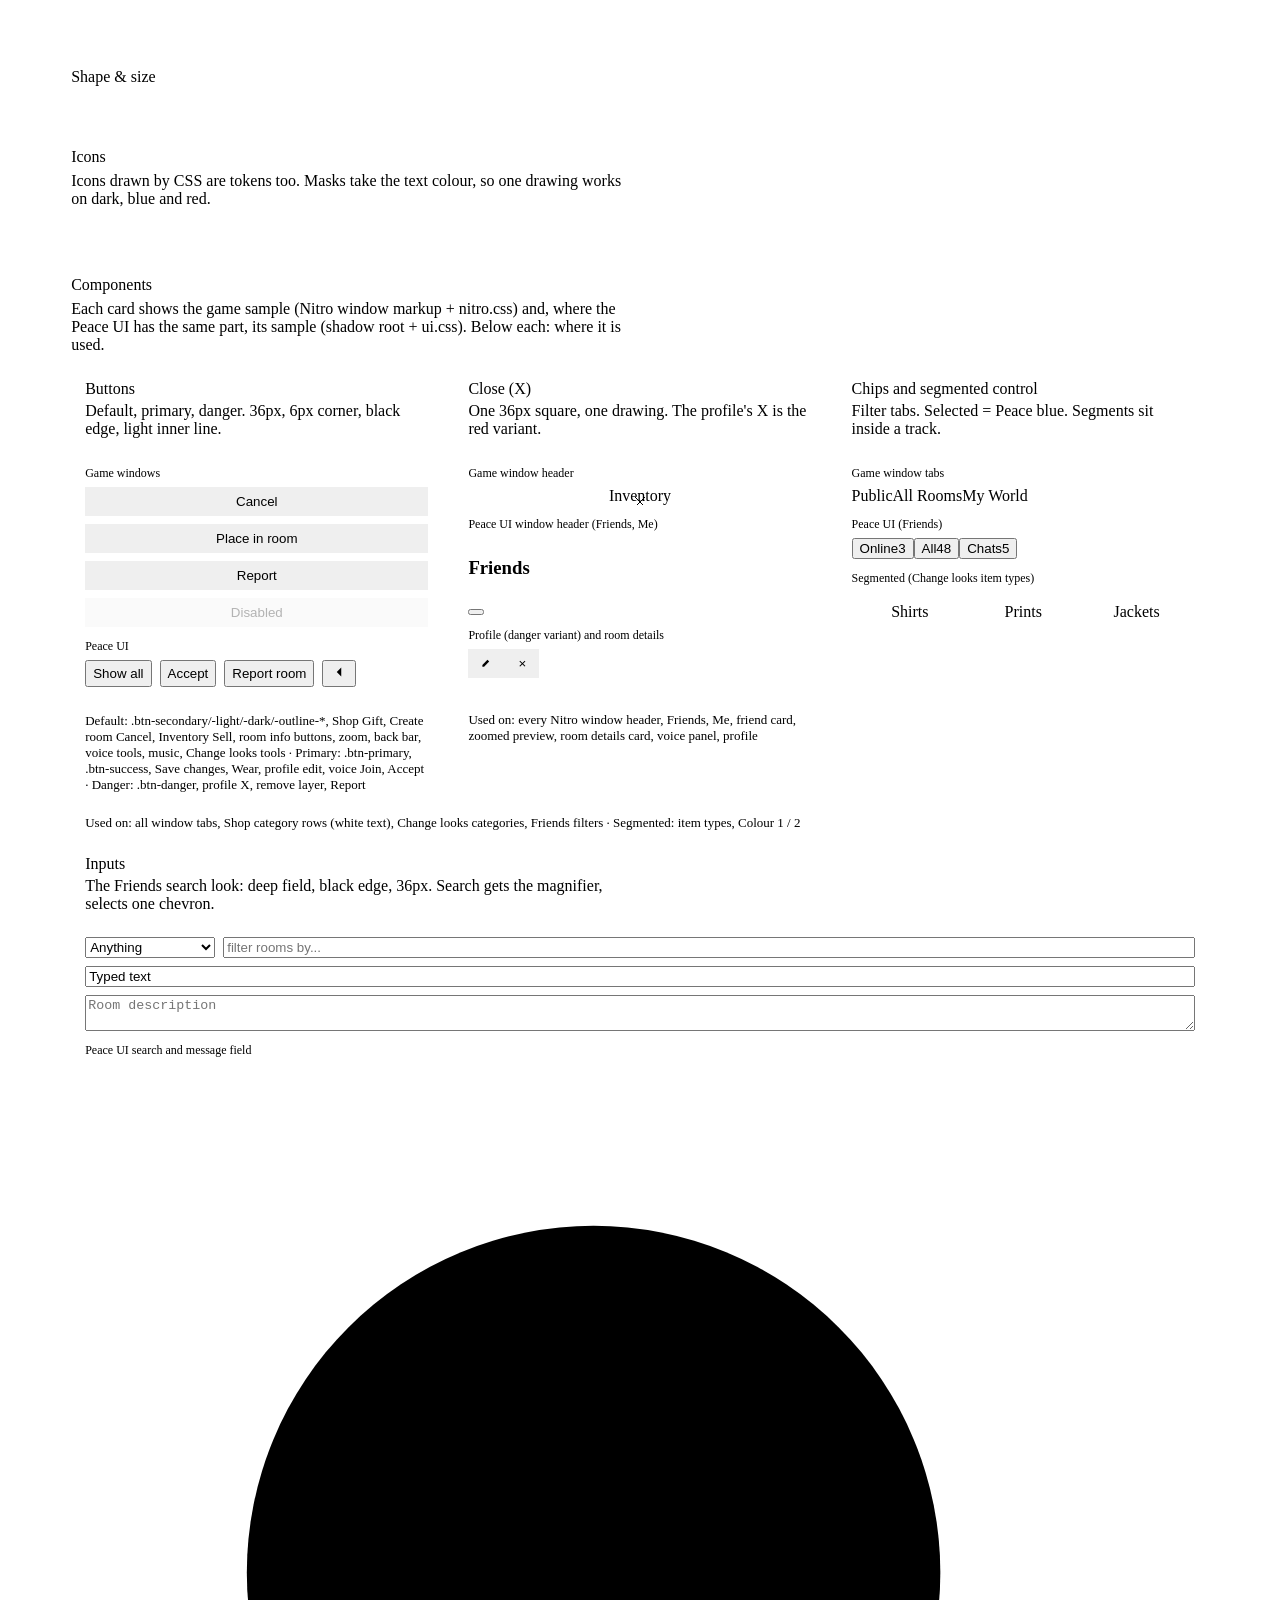
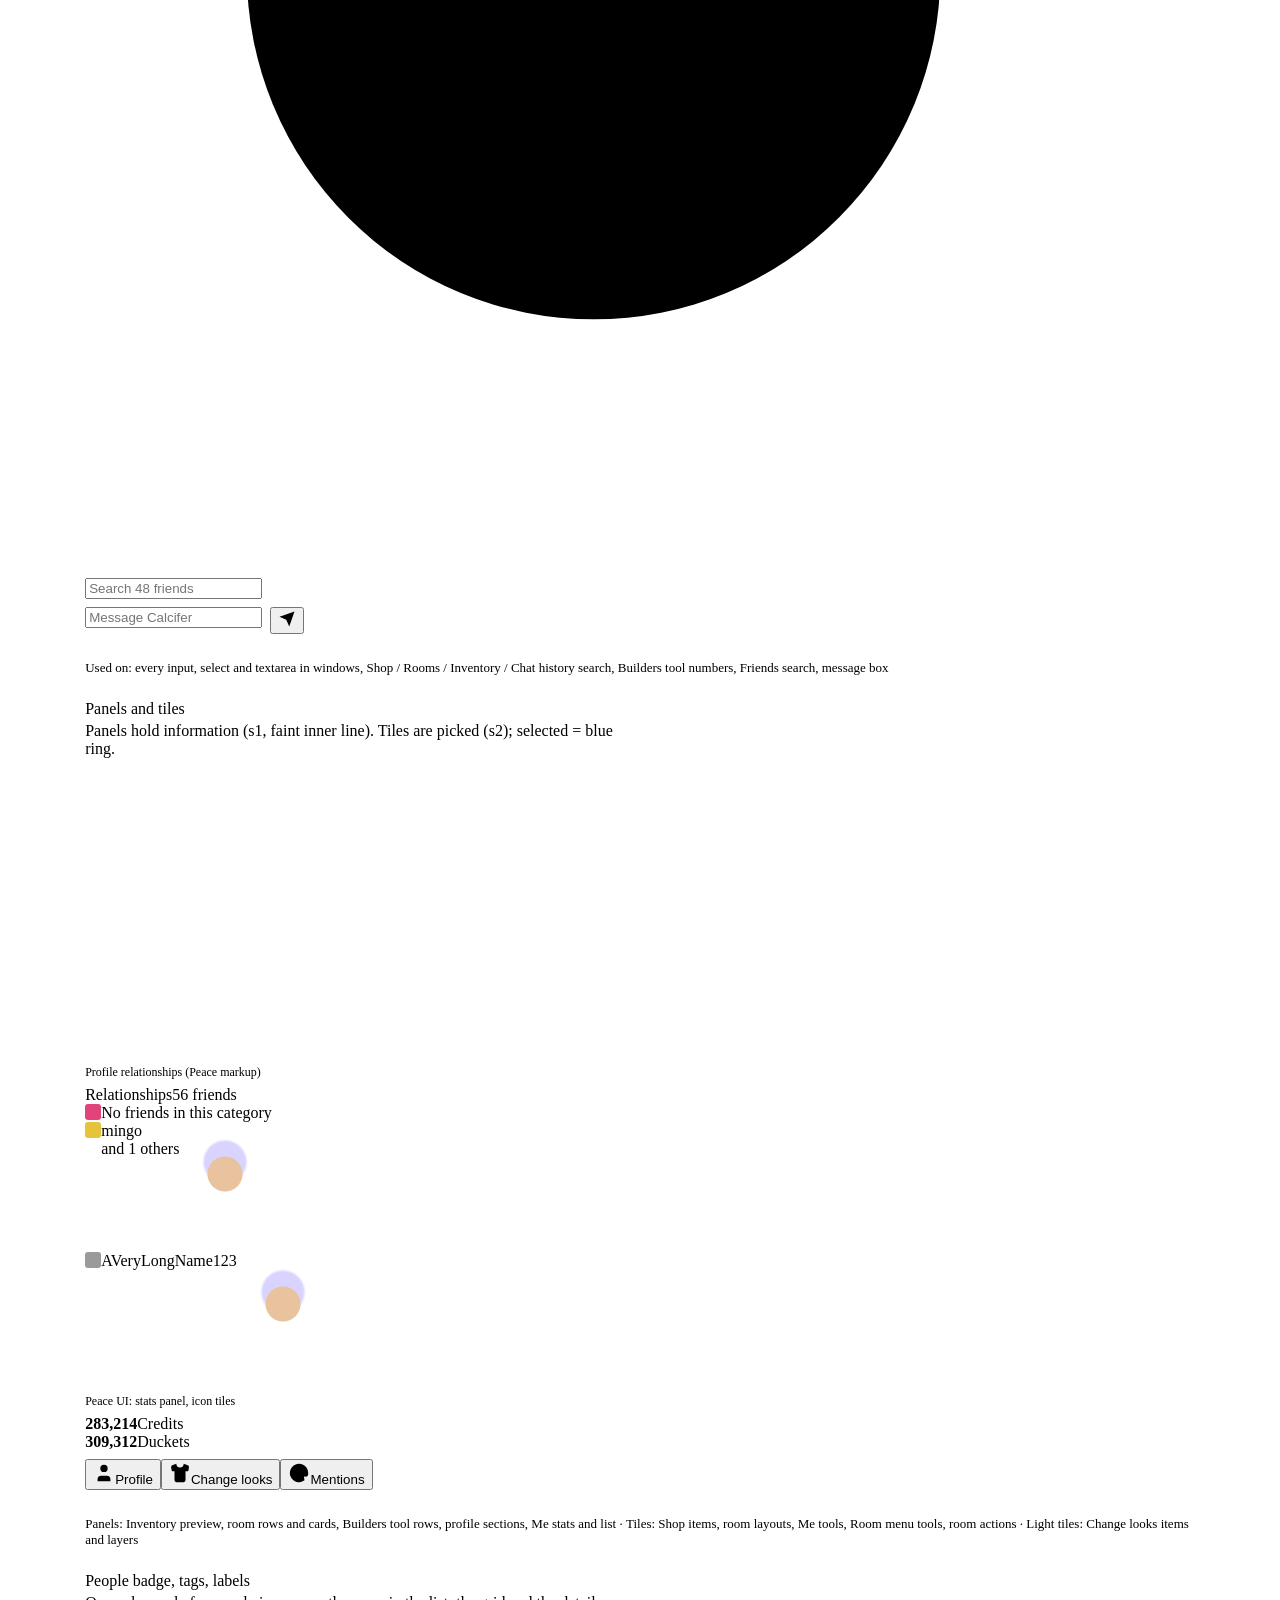
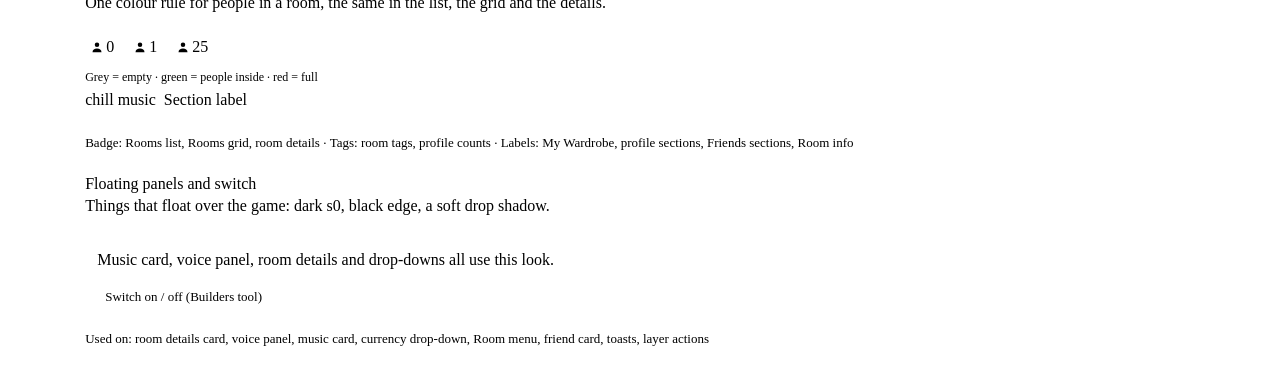
==== commit d347c7db: "Relationships: centred full heads in each card (v19) The head slot was a 28px frame centred on Nitro" ====
--- a/storybook/storybook.src.html
+++ b/storybook/storybook.src.html
@@ -57,7 +57,7 @@
 .sb-demo .sb-host { display: block; width: 100%; }
 .sb-ri { display: block; width: 16px; height: 16px; border-radius: 3px; background: #e0447a; }
 .sb-ri[data-k="smile"] { background: #e6c33a; } .sb-ri[data-k="bobba"] { background: #9a9a9a; }
-.sb-head { width: 54px; height: 62px; background: radial-gradient(circle at 50% 48%, #e8c39e 0 14px, transparent 15px), radial-gradient(circle at 50% 30%, #d9d4ff 0 18px, transparent 19px); }
+.sb-head { width: 90px; height: 130px; background: radial-gradient(circle at 46px 52px, #e8c39e 0 17px, transparent 18px), radial-gradient(circle at 46px 40px, #d9d4ff 0 20px, transparent 23px); }
 /* Samples sit in the page flow, not at window positions */
 html.pu-on.pu-dark .sb-card .sb-demo .draggable-window { position: relative !important; inset: auto !important; transform: none !important; width: 100% !important; height: auto !important; max-height: none !important; }
 html.pu-on.pu-dark .sb-card .sb-demo .draggable-window > .nitro-card { position: relative !important; inset: auto !important; width: 100% !important; height: auto !important; max-height: none !important; }
@@ -214,7 +214,7 @@
           </div>
         </div></div></div>
         <span class="lbl">Profile relationships (Peace markup)</span>
-        <div class="draggable-window"><div class="nitro-card user-profile" style="animation:none;border:0;box-shadow:none;background:none!important"><div class="content-area" style="padding:0!important;background:none!important"><section class="identity-relationships d-flex flex-column"><div class="bento-header d-flex justify-content-between align-items-center"><span class="bento-title">Relationships</span><span class="bento-count">56 friends</span></div><div class="relationships-list d-flex flex-column"><div class="relationship-row heart d-flex align-items-center"><i class="relationship-icon sb-ri" data-k="heart"></i><div class="relationship-body d-flex flex-column flex-grow-1"><div class="relationship-empty small fst-italic">No friends in this category</div></div></div><div class="relationship-row smile d-flex align-items-center"><i class="relationship-icon sb-ri" data-k="smile"></i><div class="relationship-body d-flex flex-column flex-grow-1"><div class="d-flex align-items-center justify-content-between"><div class="d-flex flex-column"><div class="relationship-name small text-decoration-underline">mingo</div><div class="relationship-more small">and 1 others</div></div><div class="relationship-avatar"><div class="avatar-image sb-head"></div></div></div></div></div><div class="relationship-row bobba d-flex align-items-center"><i class="relationship-icon sb-ri" data-k="bobba"></i><div class="relationship-body d-flex flex-column flex-grow-1"><div class="relationship-empty small fst-italic">No friends in this category</div></div></div></div></section></div></div></div>
+        <div class="draggable-window"><div class="nitro-card user-profile" style="animation:none;border:0;box-shadow:none;background:none!important"><div class="content-area" style="padding:0!important;background:none!important"><section class="identity-relationships d-flex flex-column"><div class="bento-header d-flex justify-content-between align-items-center"><span class="bento-title">Relationships</span><span class="bento-count">56 friends</span></div><div class="relationships-list d-flex flex-column"><div class="relationship-row heart d-flex align-items-center"><i class="relationship-icon sb-ri" data-k="heart"></i><div class="relationship-body d-flex flex-column flex-grow-1"><div class="relationship-empty small fst-italic">No friends in this category</div></div></div><div class="relationship-row smile d-flex align-items-center"><i class="relationship-icon sb-ri" data-k="smile"></i><div class="relationship-body d-flex flex-column flex-grow-1"><div class="d-flex align-items-center justify-content-between"><div class="d-flex flex-column"><div class="relationship-name small text-decoration-underline">mingo</div><div class="relationship-more small">and 1 others</div></div><div class="relationship-avatar"><div class="avatar-image sb-head"></div></div></div></div></div><div class="relationship-row bobba d-flex align-items-center"><i class="relationship-icon sb-ri" data-k="bobba"></i><div class="relationship-body d-flex flex-column flex-grow-1"><div class="d-flex align-items-center justify-content-between"><div class="d-flex flex-column"><div class="relationship-name small text-decoration-underline">AVeryLongName123</div></div><div class="relationship-avatar"><div class="avatar-image sb-head"></div></div></div></div></div></div></section></div></div></div>
         <span class="lbl">Peace UI: stats panel, icon tiles</span><div class="sb-host" data-ui="tiles"></div>
       </div>
       <div class="sb-use"><b>Panels:</b> Inventory preview, room rows and cards, Builders tool rows, profile sections, Me stats and list · <b>Tiles:</b> Shop items, room layouts, Me tools, Room menu tools, room actions · <b>Light tiles:</b> Change looks items and layers</div>
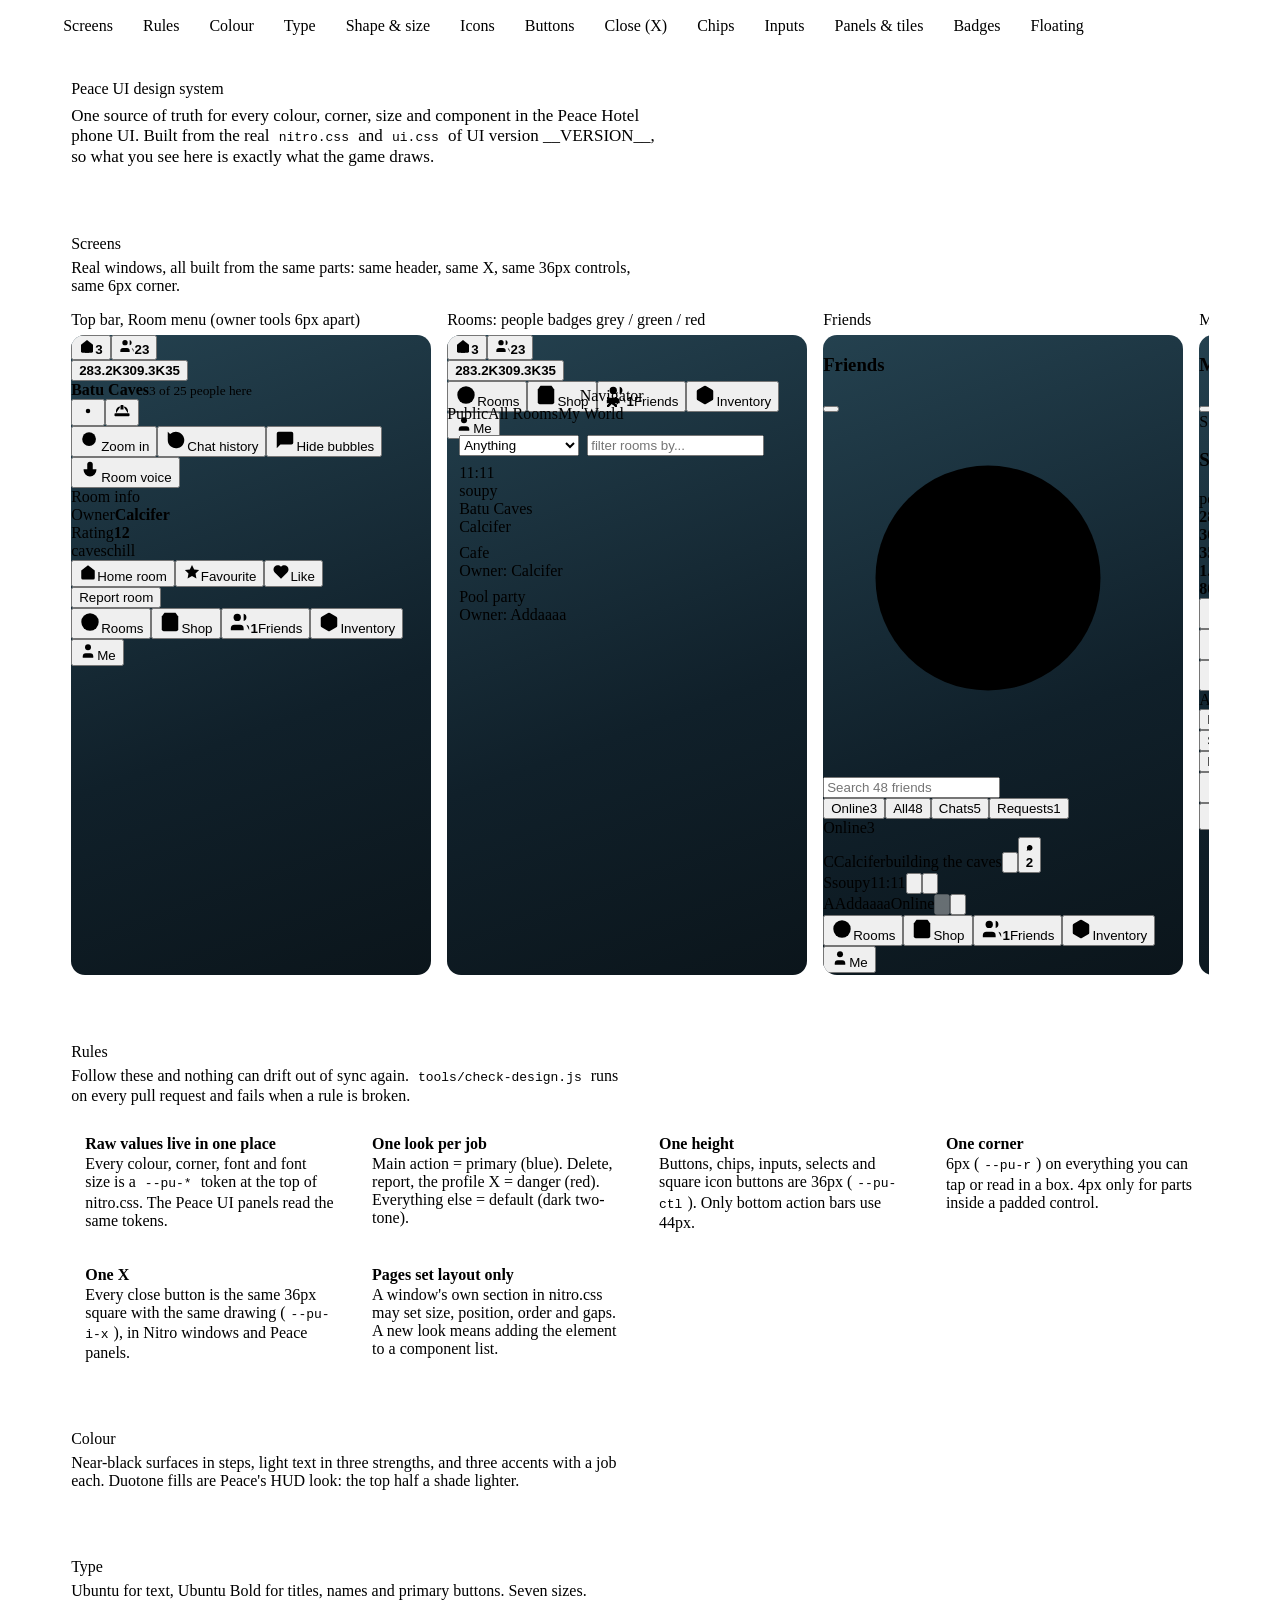
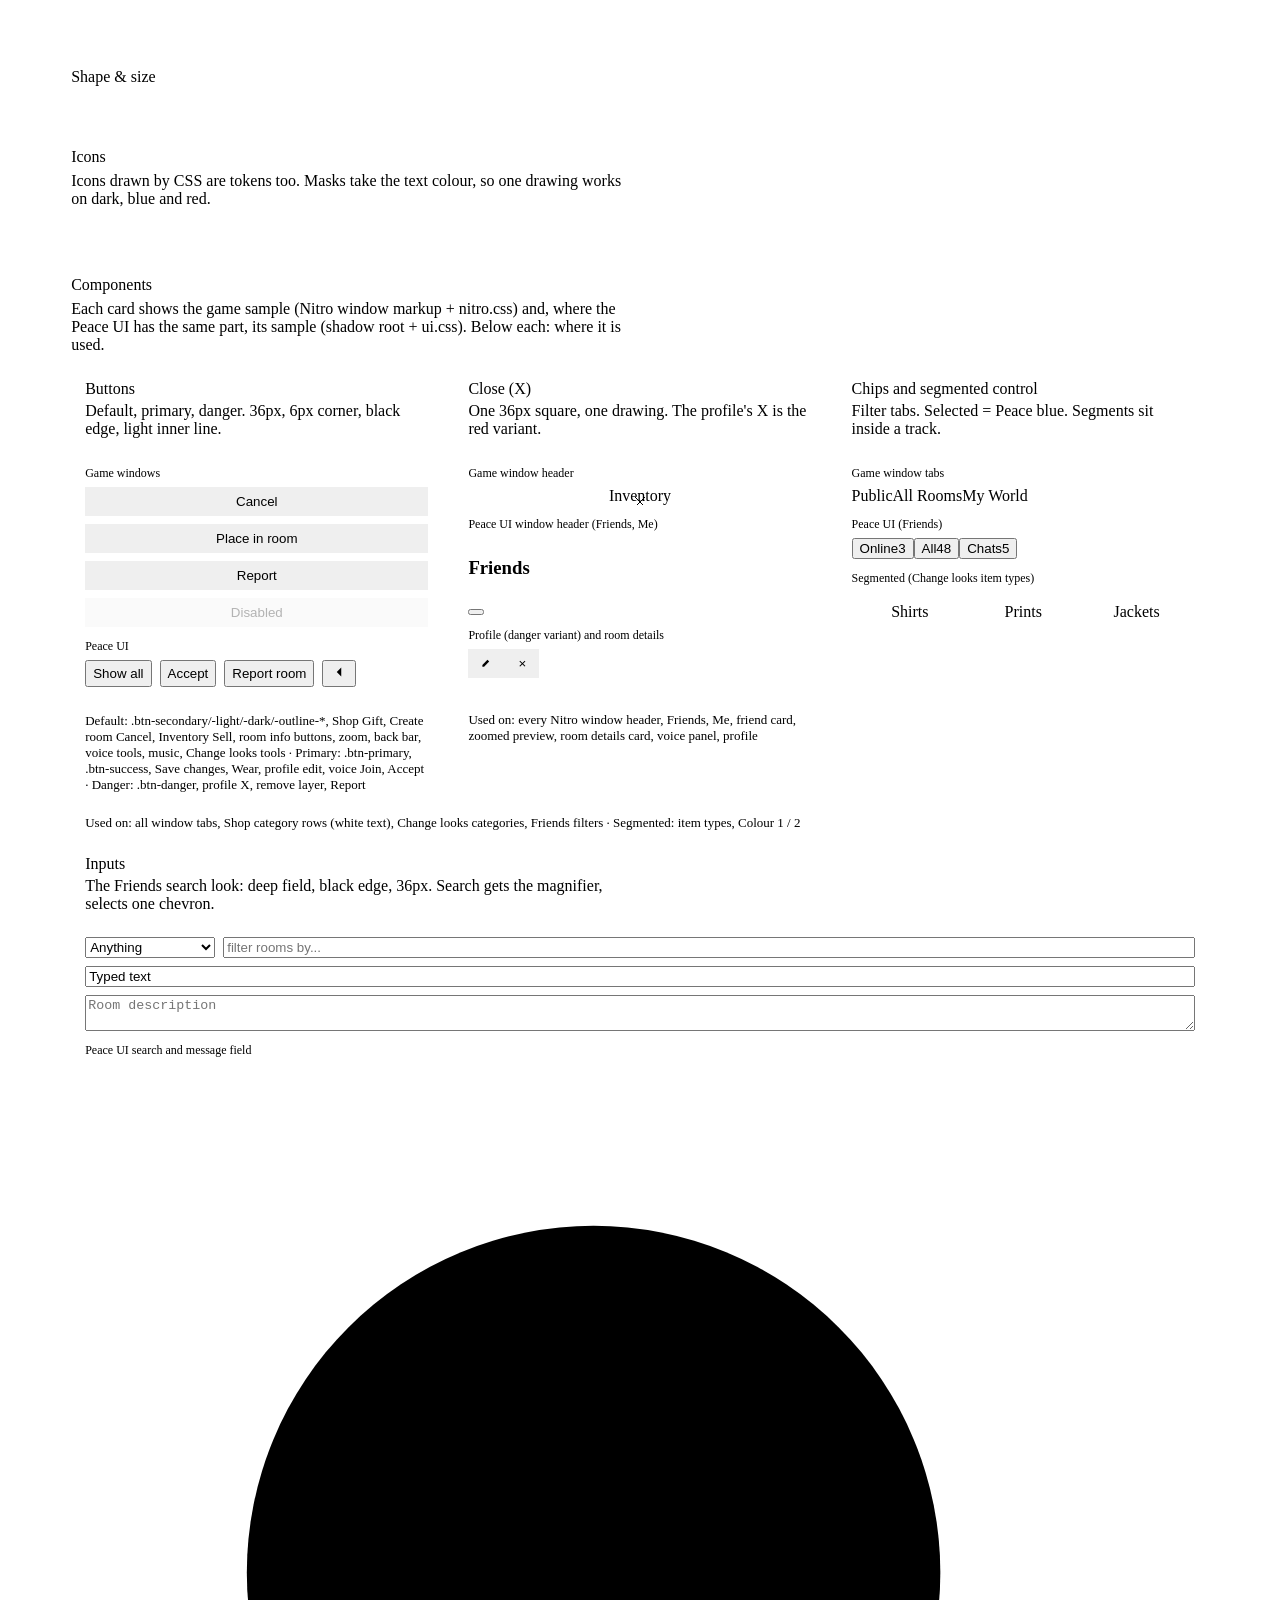
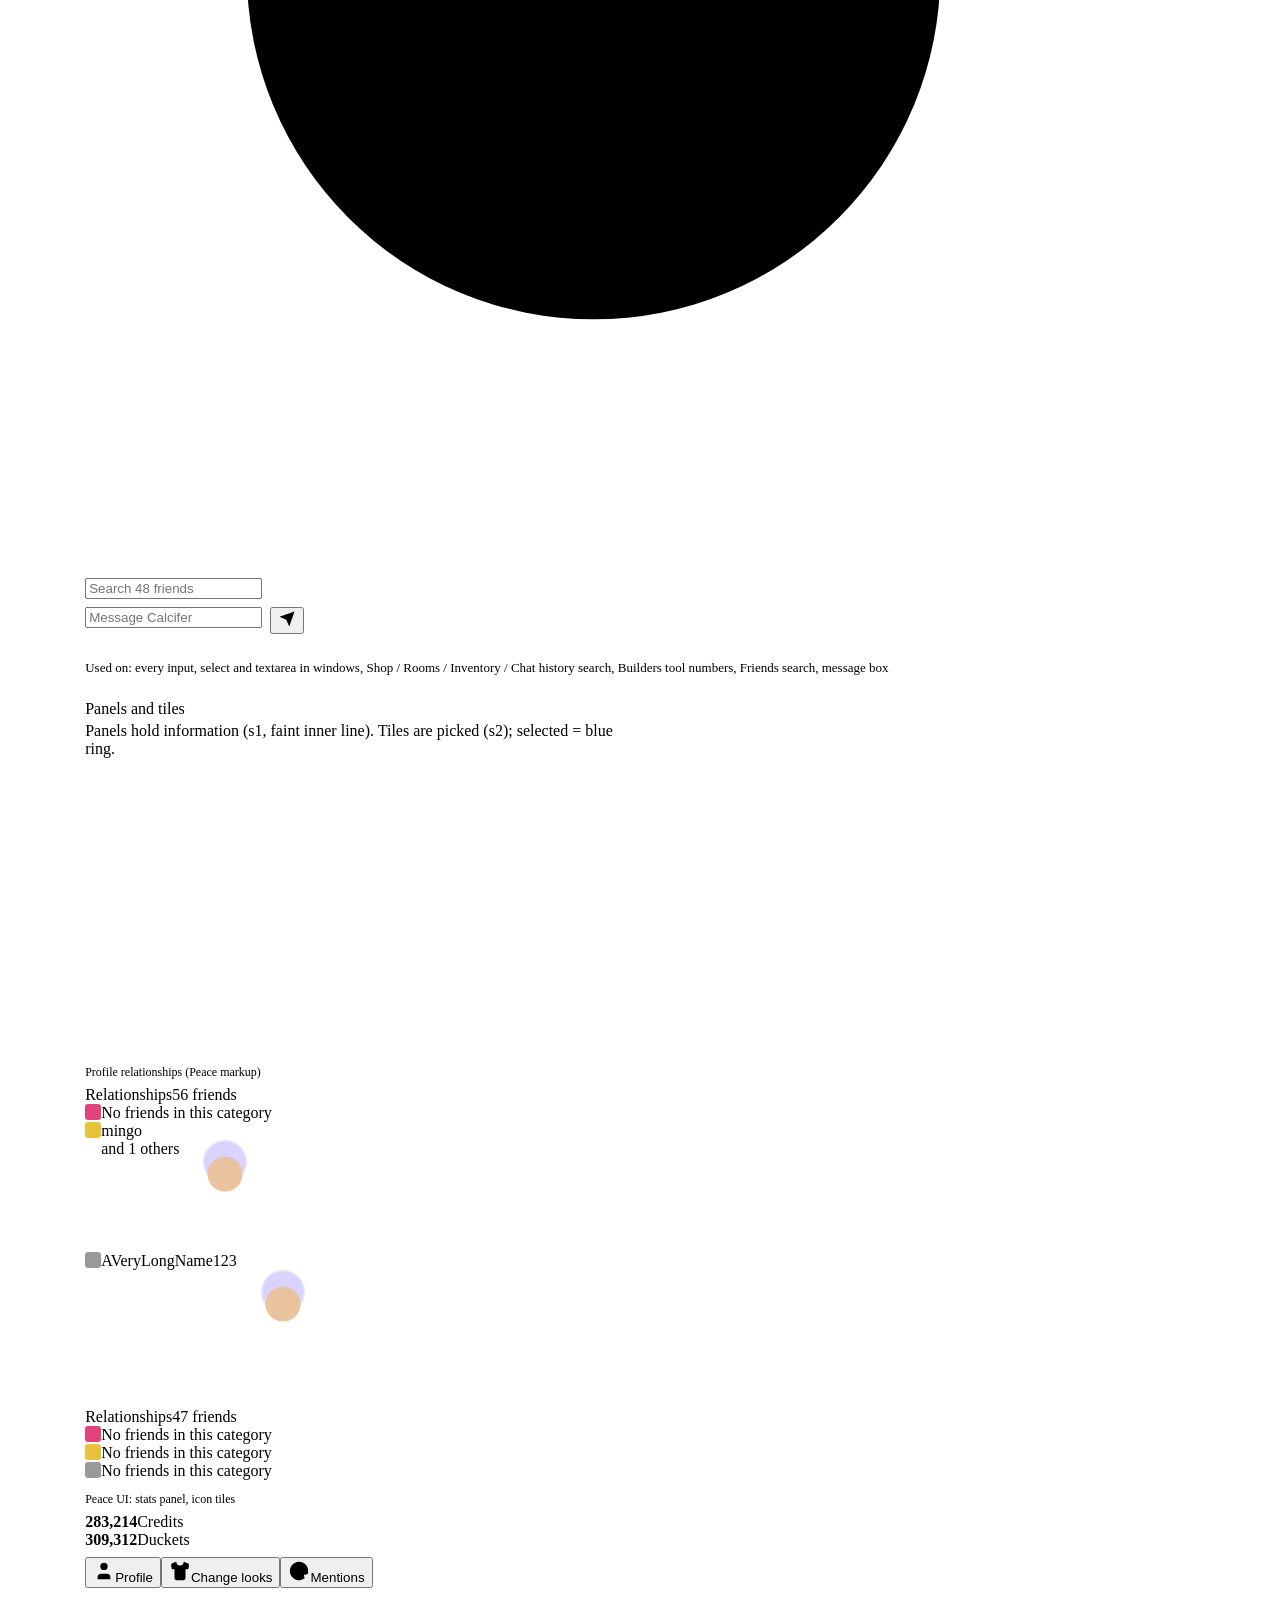
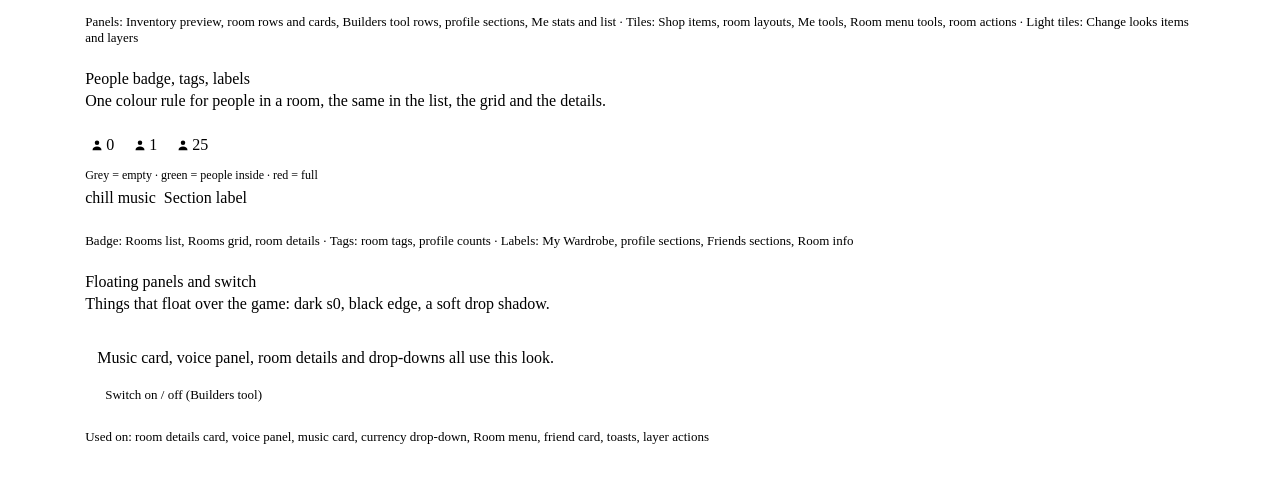
==== commit a8d6c645: "Relationships: tidy empty cards (v20) - Peace's flex-grow-1 on the body pushed 'None' to the top of " ====
--- a/storybook/storybook.src.html
+++ b/storybook/storybook.src.html
@@ -55,6 +55,7 @@
 .sb-demo { position: relative; display: flex; flex-wrap: wrap; align-items: center; gap: 8px; padding: 16px 14px; background: var(--pu-s0); border-top: 1px solid var(--pu-line); border-bottom: 1px solid var(--pu-line); }
 .sb-demo.col { flex-direction: column; align-items: stretch; }
 .sb-demo .sb-host { display: block; width: 100%; }
+.user-profile .flex-grow-1 { flex-grow: 1; } /* Bootstrap utility Peace uses */
 .sb-ri { display: block; width: 16px; height: 16px; border-radius: 3px; background: #e0447a; }
 .sb-ri[data-k="smile"] { background: #e6c33a; } .sb-ri[data-k="bobba"] { background: #9a9a9a; }
 .sb-head { width: 90px; height: 130px; background: radial-gradient(circle at 46px 52px, #e8c39e 0 17px, transparent 18px), radial-gradient(circle at 46px 40px, #d9d4ff 0 20px, transparent 23px); }
@@ -214,7 +215,7 @@
           </div>
         </div></div></div>
         <span class="lbl">Profile relationships (Peace markup)</span>
-        <div class="draggable-window"><div class="nitro-card user-profile" style="animation:none;border:0;box-shadow:none;background:none!important"><div class="content-area" style="padding:0!important;background:none!important"><section class="identity-relationships d-flex flex-column"><div class="bento-header d-flex justify-content-between align-items-center"><span class="bento-title">Relationships</span><span class="bento-count">56 friends</span></div><div class="relationships-list d-flex flex-column"><div class="relationship-row heart d-flex align-items-center"><i class="relationship-icon sb-ri" data-k="heart"></i><div class="relationship-body d-flex flex-column flex-grow-1"><div class="relationship-empty small fst-italic">No friends in this category</div></div></div><div class="relationship-row smile d-flex align-items-center"><i class="relationship-icon sb-ri" data-k="smile"></i><div class="relationship-body d-flex flex-column flex-grow-1"><div class="d-flex align-items-center justify-content-between"><div class="d-flex flex-column"><div class="relationship-name small text-decoration-underline">mingo</div><div class="relationship-more small">and 1 others</div></div><div class="relationship-avatar"><div class="avatar-image sb-head"></div></div></div></div></div><div class="relationship-row bobba d-flex align-items-center"><i class="relationship-icon sb-ri" data-k="bobba"></i><div class="relationship-body d-flex flex-column flex-grow-1"><div class="d-flex align-items-center justify-content-between"><div class="d-flex flex-column"><div class="relationship-name small text-decoration-underline">AVeryLongName123</div></div><div class="relationship-avatar"><div class="avatar-image sb-head"></div></div></div></div></div></div></section></div></div></div>
+        <div class="draggable-window"><div class="nitro-card user-profile" style="animation:none;border:0;box-shadow:none;background:none!important"><div class="content-area" style="padding:0!important;background:none!important"><section class="identity-relationships d-flex flex-column"><div class="bento-header d-flex justify-content-between align-items-center"><span class="bento-title">Relationships</span><span class="bento-count">56 friends</span></div><div class="relationships-list d-flex flex-column"><div class="relationship-row heart d-flex align-items-center"><i class="relationship-icon sb-ri" data-k="heart"></i><div class="relationship-body d-flex flex-column flex-grow-1"><div class="relationship-empty small fst-italic">No friends in this category</div></div></div><div class="relationship-row smile d-flex align-items-center"><i class="relationship-icon sb-ri" data-k="smile"></i><div class="relationship-body d-flex flex-column flex-grow-1"><div class="d-flex align-items-center justify-content-between"><div class="d-flex flex-column"><div class="relationship-name small text-decoration-underline">mingo</div><div class="relationship-more small">and 1 others</div></div><div class="relationship-avatar"><div class="avatar-image sb-head"></div></div></div></div></div><div class="relationship-row bobba d-flex align-items-center"><i class="relationship-icon sb-ri" data-k="bobba"></i><div class="relationship-body d-flex flex-column flex-grow-1"><div class="d-flex align-items-center justify-content-between"><div class="d-flex flex-column"><div class="relationship-name small text-decoration-underline">AVeryLongName123</div></div><div class="relationship-avatar"><div class="avatar-image sb-head"></div></div></div></div></div></div></section><div style="height:10px"></div><section class="identity-relationships d-flex flex-column"><div class="bento-header d-flex justify-content-between align-items-center"><span class="bento-title">Relationships</span><span class="bento-count">47 friends</span></div><div class="relationships-list d-flex flex-column"><div class="relationship-row heart d-flex align-items-center"><i class="relationship-icon sb-ri" data-k="heart"></i><div class="relationship-body d-flex flex-column flex-grow-1"><div class="relationship-empty small fst-italic">No friends in this category</div></div></div><div class="relationship-row smile d-flex align-items-center"><i class="relationship-icon sb-ri" data-k="smile"></i><div class="relationship-body d-flex flex-column flex-grow-1"><div class="relationship-empty small fst-italic">No friends in this category</div></div></div><div class="relationship-row bobba d-flex align-items-center"><i class="relationship-icon sb-ri" data-k="bobba"></i><div class="relationship-body d-flex flex-column flex-grow-1"><div class="relationship-empty small fst-italic">No friends in this category</div></div></div></div></section></div></div></div>
         <span class="lbl">Peace UI: stats panel, icon tiles</span><div class="sb-host" data-ui="tiles"></div>
       </div>
       <div class="sb-use"><b>Panels:</b> Inventory preview, room rows and cards, Builders tool rows, profile sections, Me stats and list · <b>Tiles:</b> Shop items, room layouts, Me tools, Room menu tools, room actions · <b>Light tiles:</b> Change looks items and layers</div>
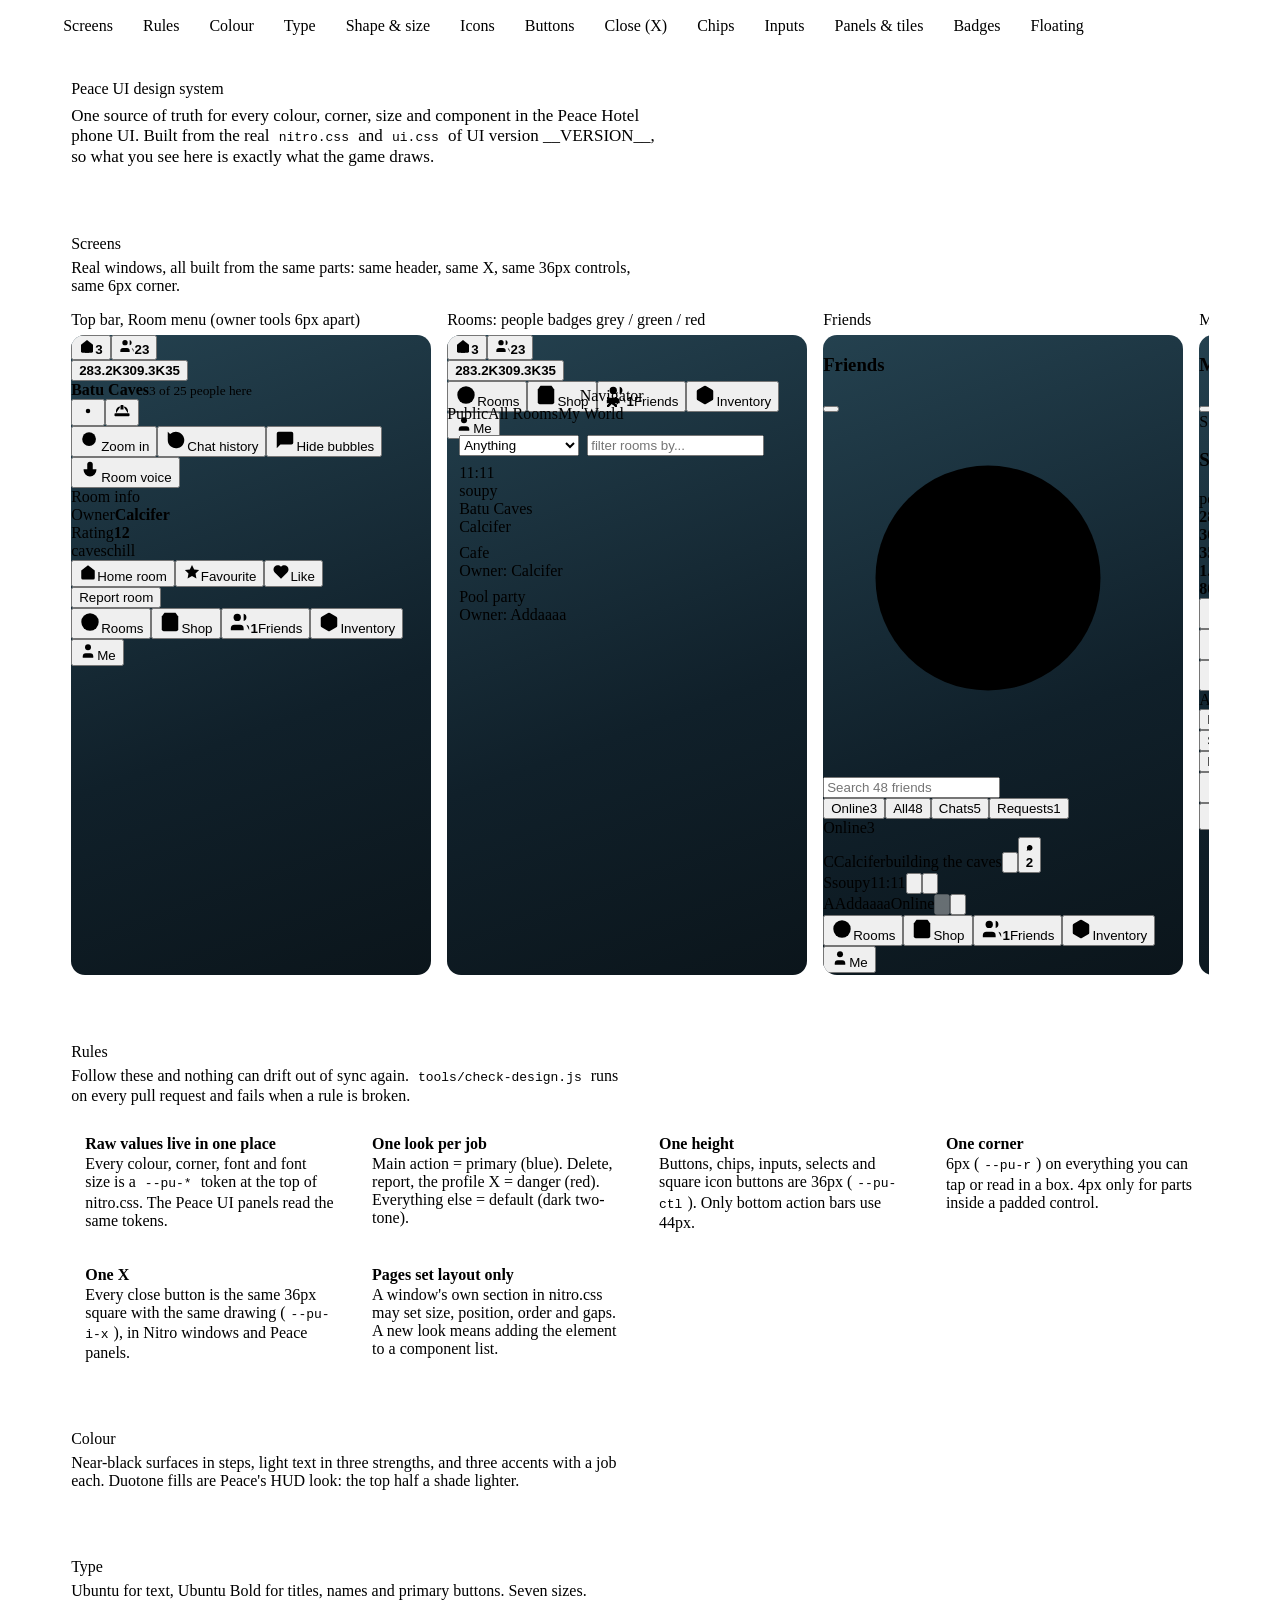
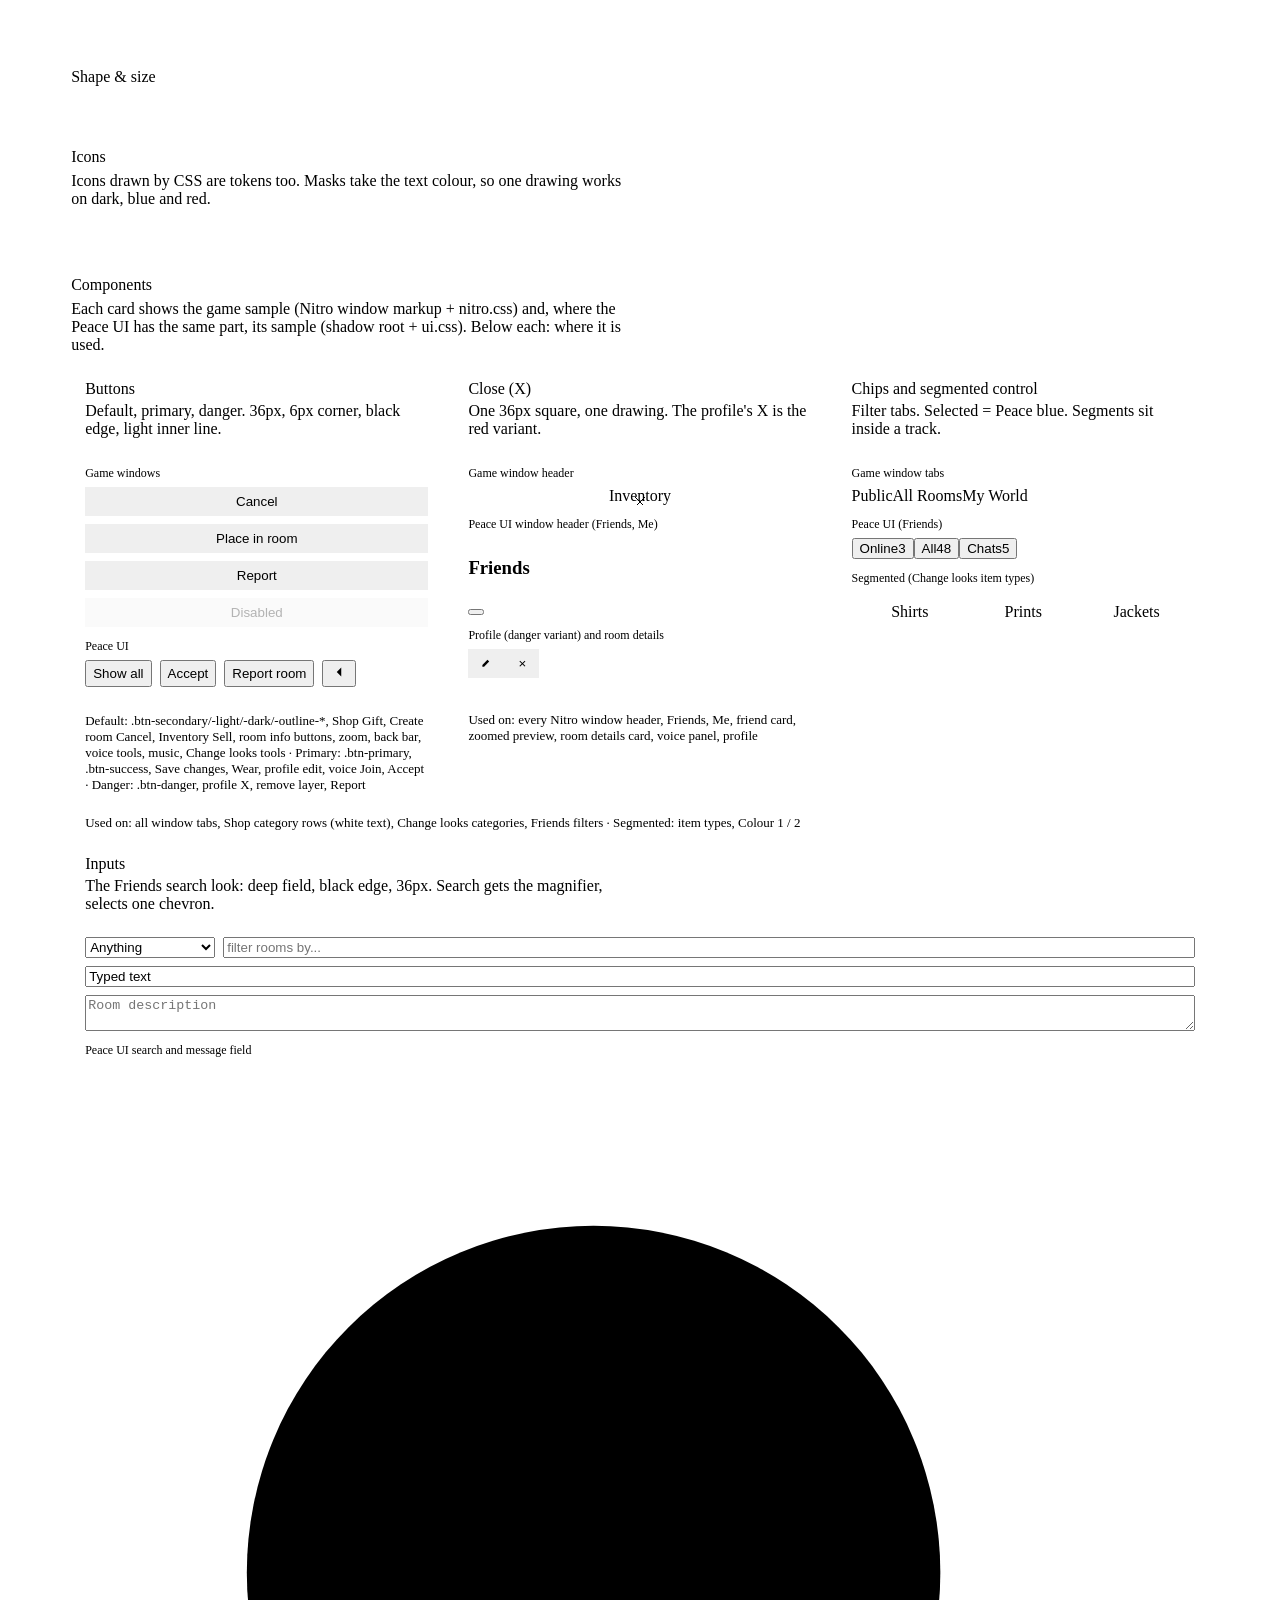
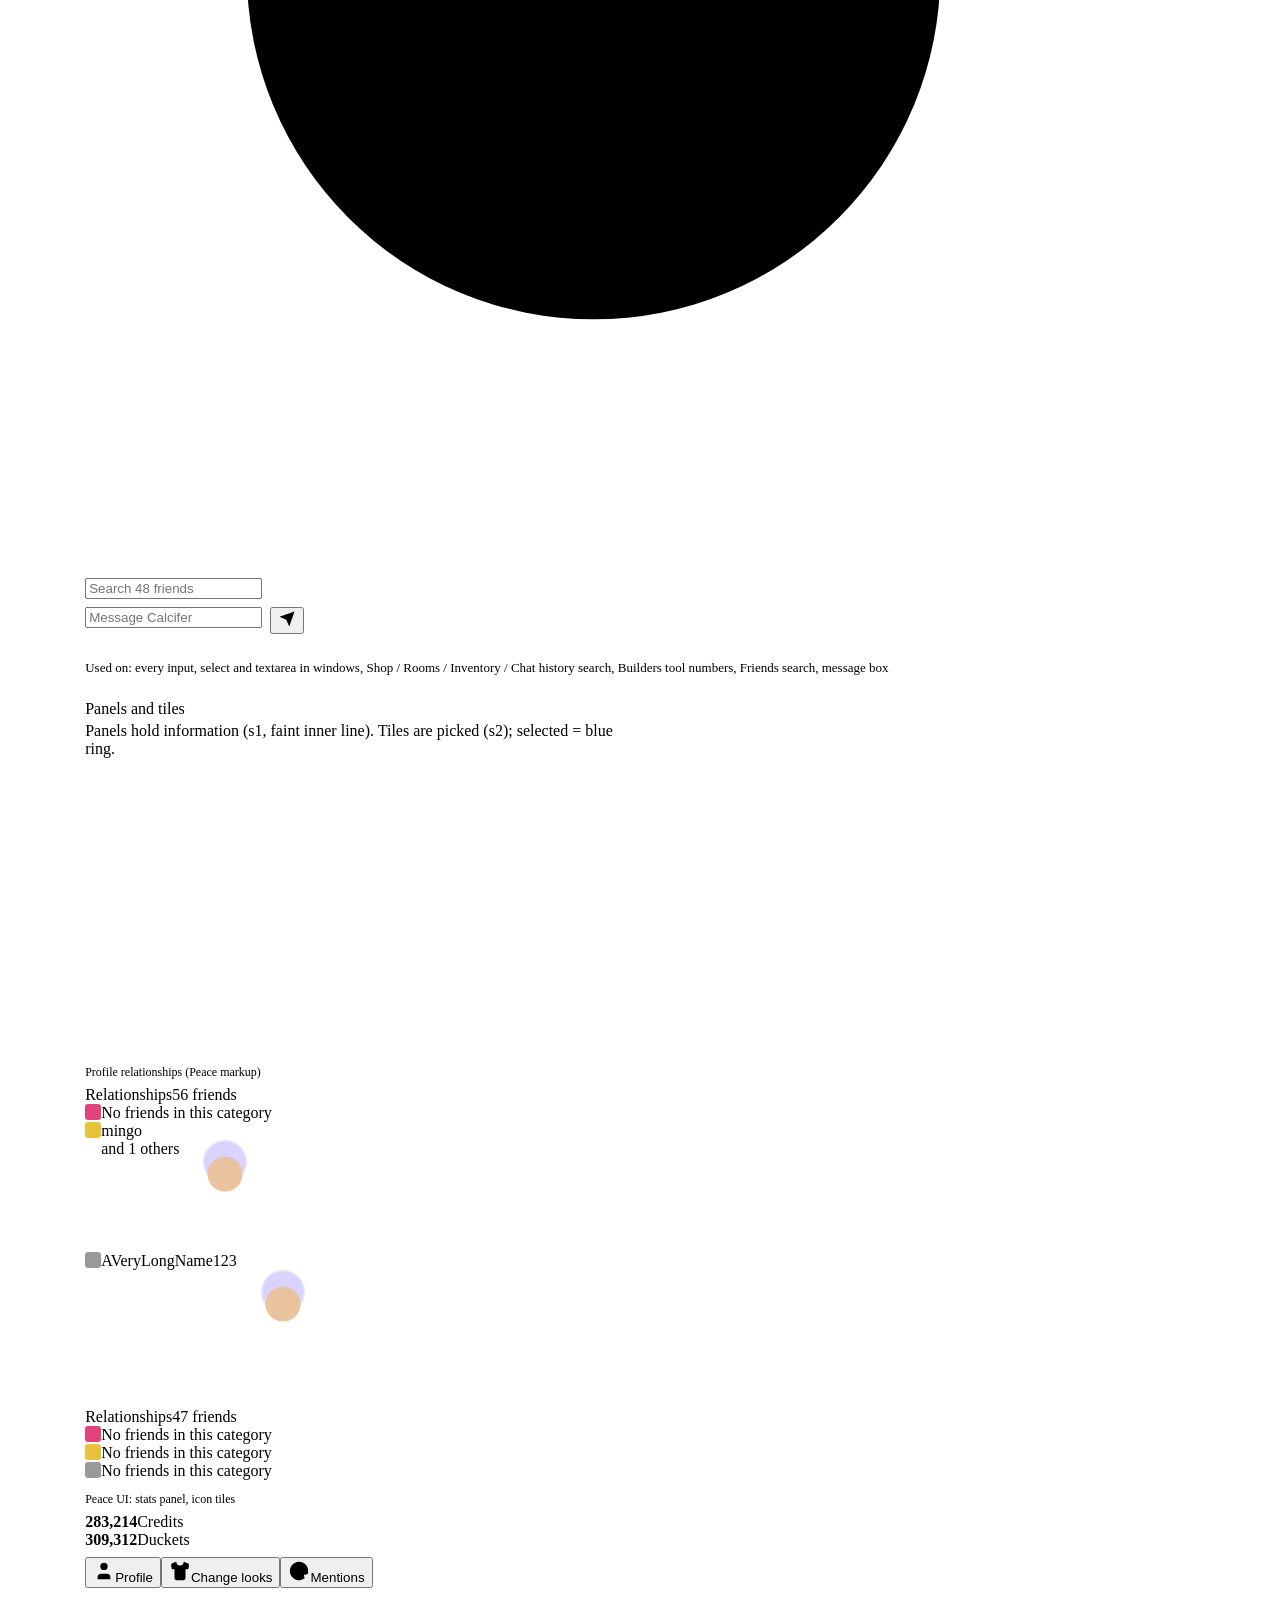
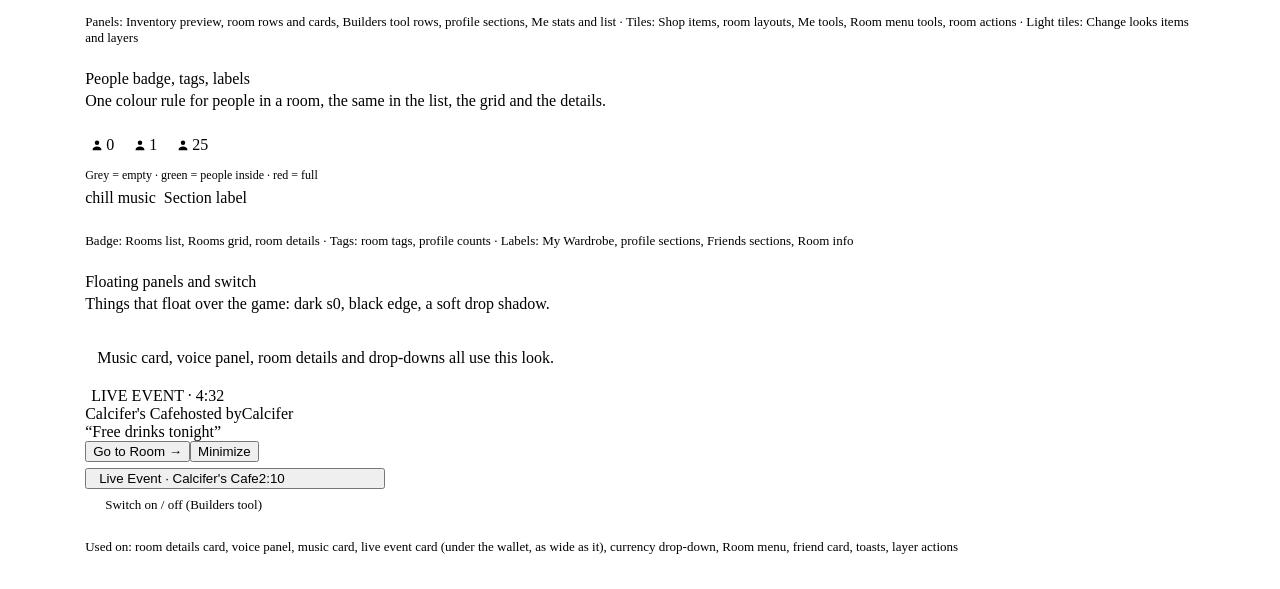
==== commit ed00dd57: "v22: live event card under the wallet, same width, design system look Peace's event alert (.nitro-ev" ====
--- a/storybook/storybook.src.html
+++ b/storybook/storybook.src.html
@@ -234,9 +234,10 @@
     <article class="sb-card" id="floating"><header><h3 class="sb">Floating panels and switch</h3><p>Things that float over the game: dark s0, black edge, a soft drop shadow.</p></header>
       <div class="sb-demo col">
         <div class="nitro-phone-corner" style="position:static!important;display:block!important"><div class="phone-corner-card" style="padding:12px;animation:none">Music card, voice panel, room details and drop-downs all use this look.</div></div>
+        <div class="nitro-event-alerts-stack" style="position:static!important;display:flex;flex-direction:column;gap:6px;max-width:300px"><div class="nitro-event-alert" style="display:grid;position:relative;overflow:hidden"><div class="nea-avatar-wrap" style="position:relative"></div><div class="nea-body" style="display:flex;flex-direction:column"><div class="nea-kicker" style="display:inline-flex;align-items:center;text-transform:uppercase"><span class="nea-kicker-dot" style="width:6px;height:6px;border-radius:50%"></span>Live Event · 4:32</div><div class="nea-heading" style="display:flex;white-space:nowrap;overflow:hidden"><span class="nea-room" style="overflow:hidden;text-overflow:ellipsis">Calcifer's Cafe</span><span class="nea-by">hosted by</span><span class="nea-sender">Calcifer</span></div><div class="nea-message">“Free drinks tonight”</div></div><div class="nea-actions" style="display:flex"><button class="nea-btn is-primary" style="display:inline-flex;align-items:center;justify-content:center">Go to Room →</button><button class="nea-btn is-ghost" style="display:inline-flex;align-items:center;justify-content:center">Minimize</button></div></div><button class="nitro-event-alert-tab" style="display:inline-flex;align-items:center"><span class="neat-dot" style="width:6px;height:6px;border-radius:50%"></span><span class="neat-label">Live Event · Calcifer's Cafe</span><span class="neat-time">2:10</span></button></div>
         <div class="builders-tools" style="display:flex;gap:10px;align-items:center"><span class="is-ticked"></span><span class="is-not-ticked"></span><span style="color:var(--pu-ink-2);font-size:13px">Switch on / off (Builders tool)</span></div>
       </div>
-      <div class="sb-use"><b>Used on:</b> room details card, voice panel, music card, currency drop-down, Room menu, friend card, toasts, layer actions</div>
+      <div class="sb-use"><b>Used on:</b> room details card, voice panel, music card, live event card (under the wallet, as wide as it), currency drop-down, Room menu, friend card, toasts, layer actions</div>
     </article>
   </div>
 </section>
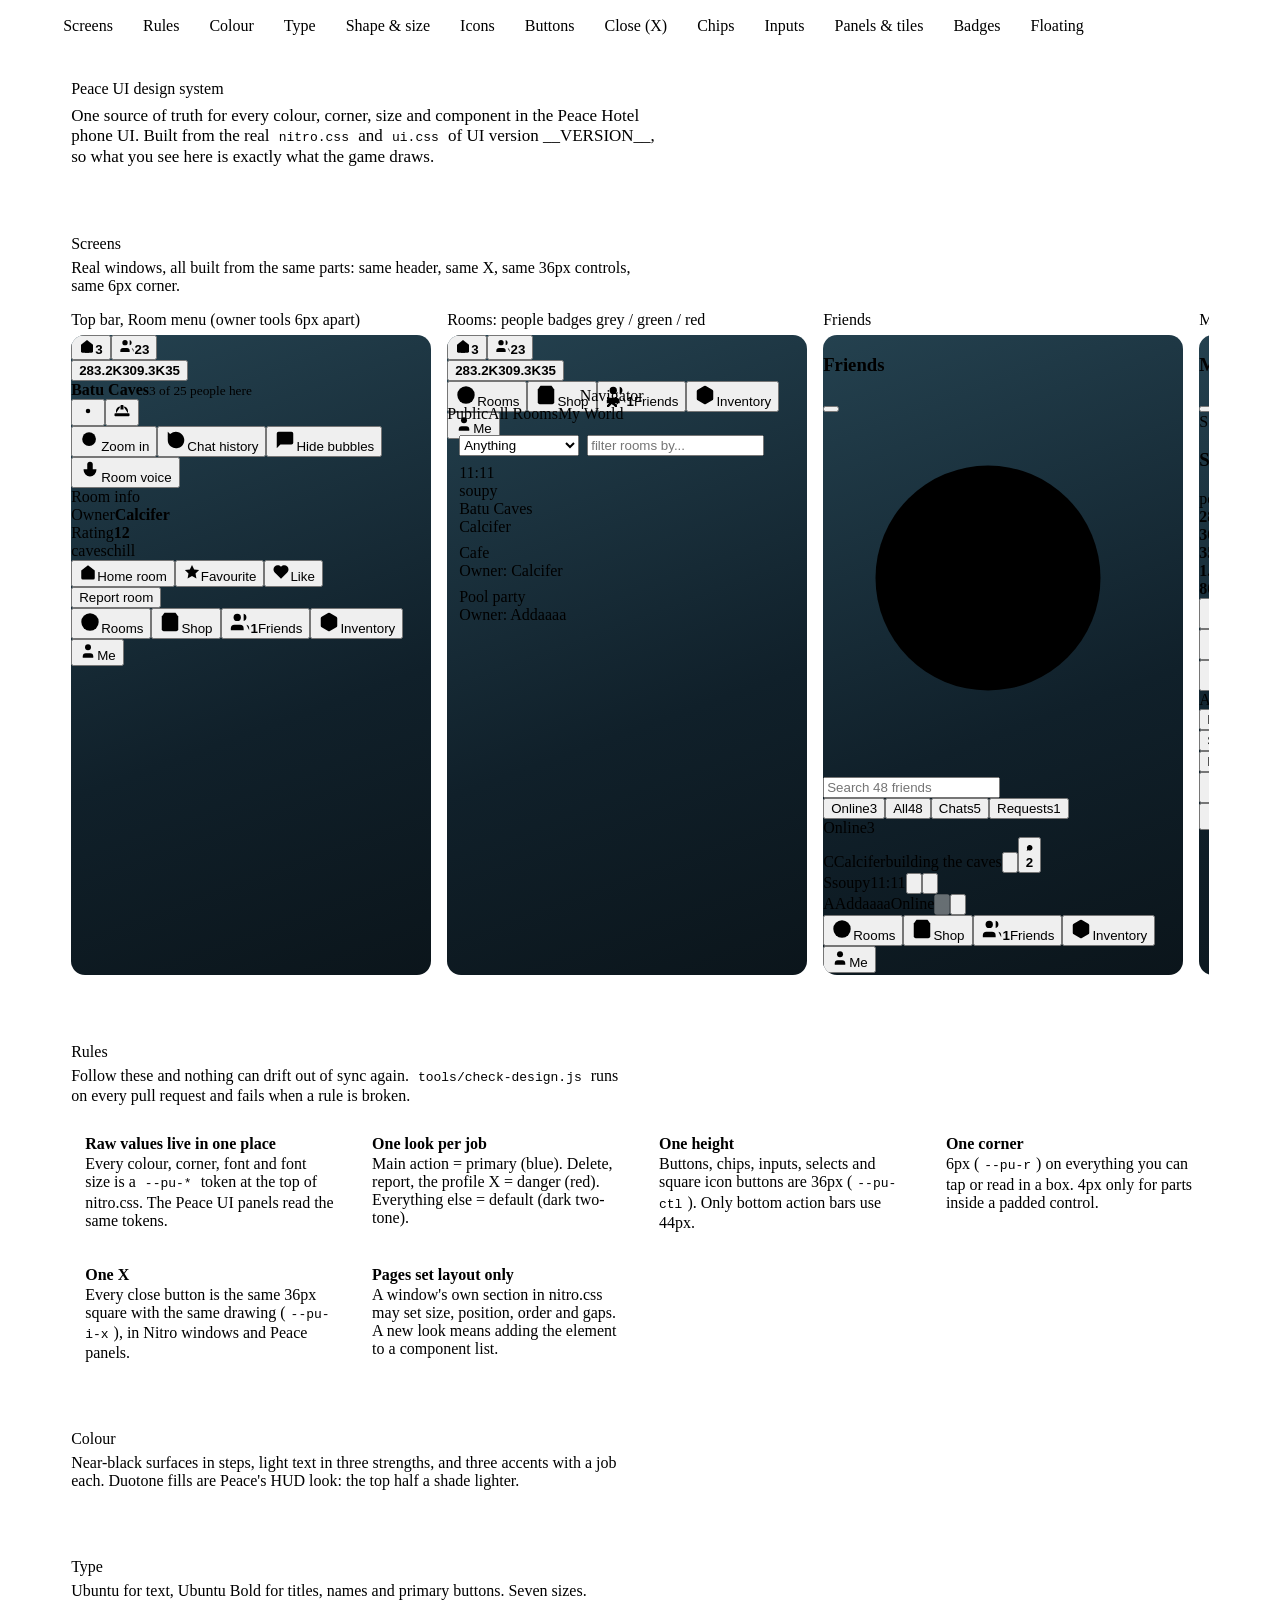
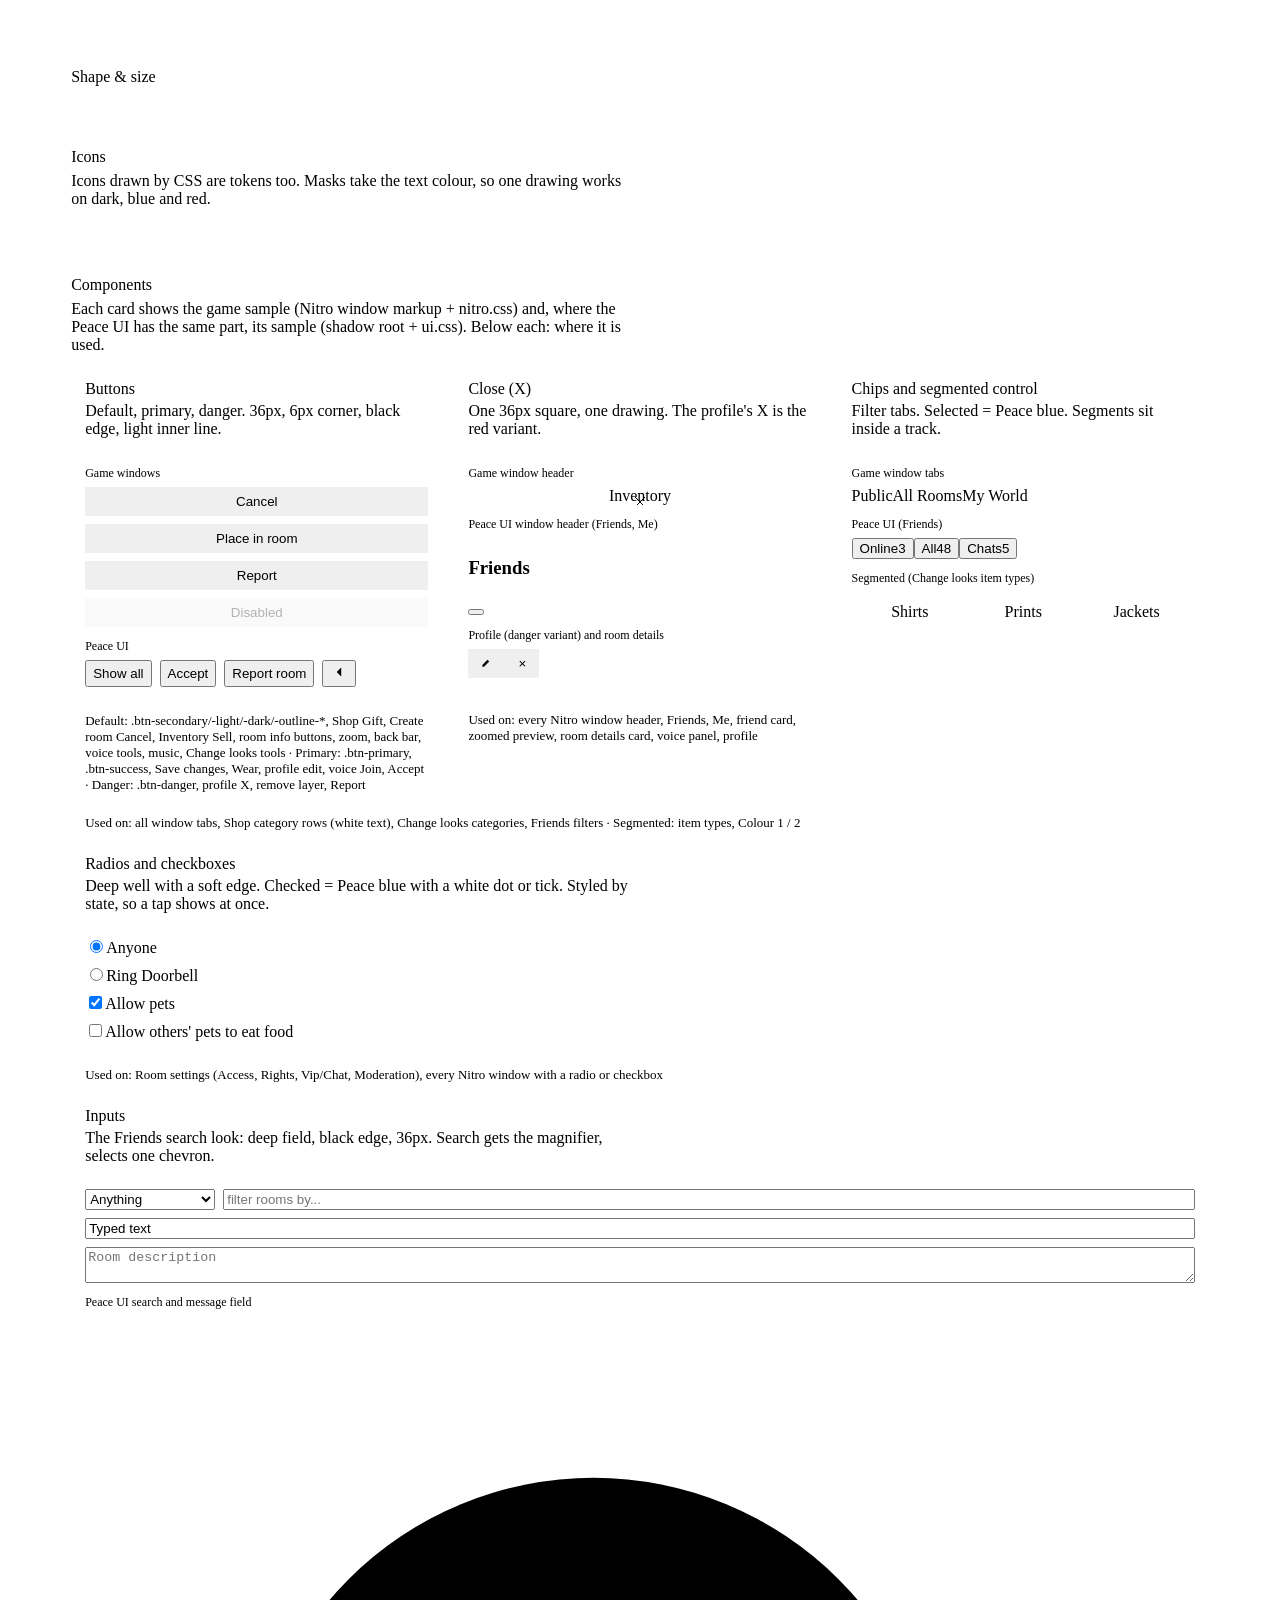
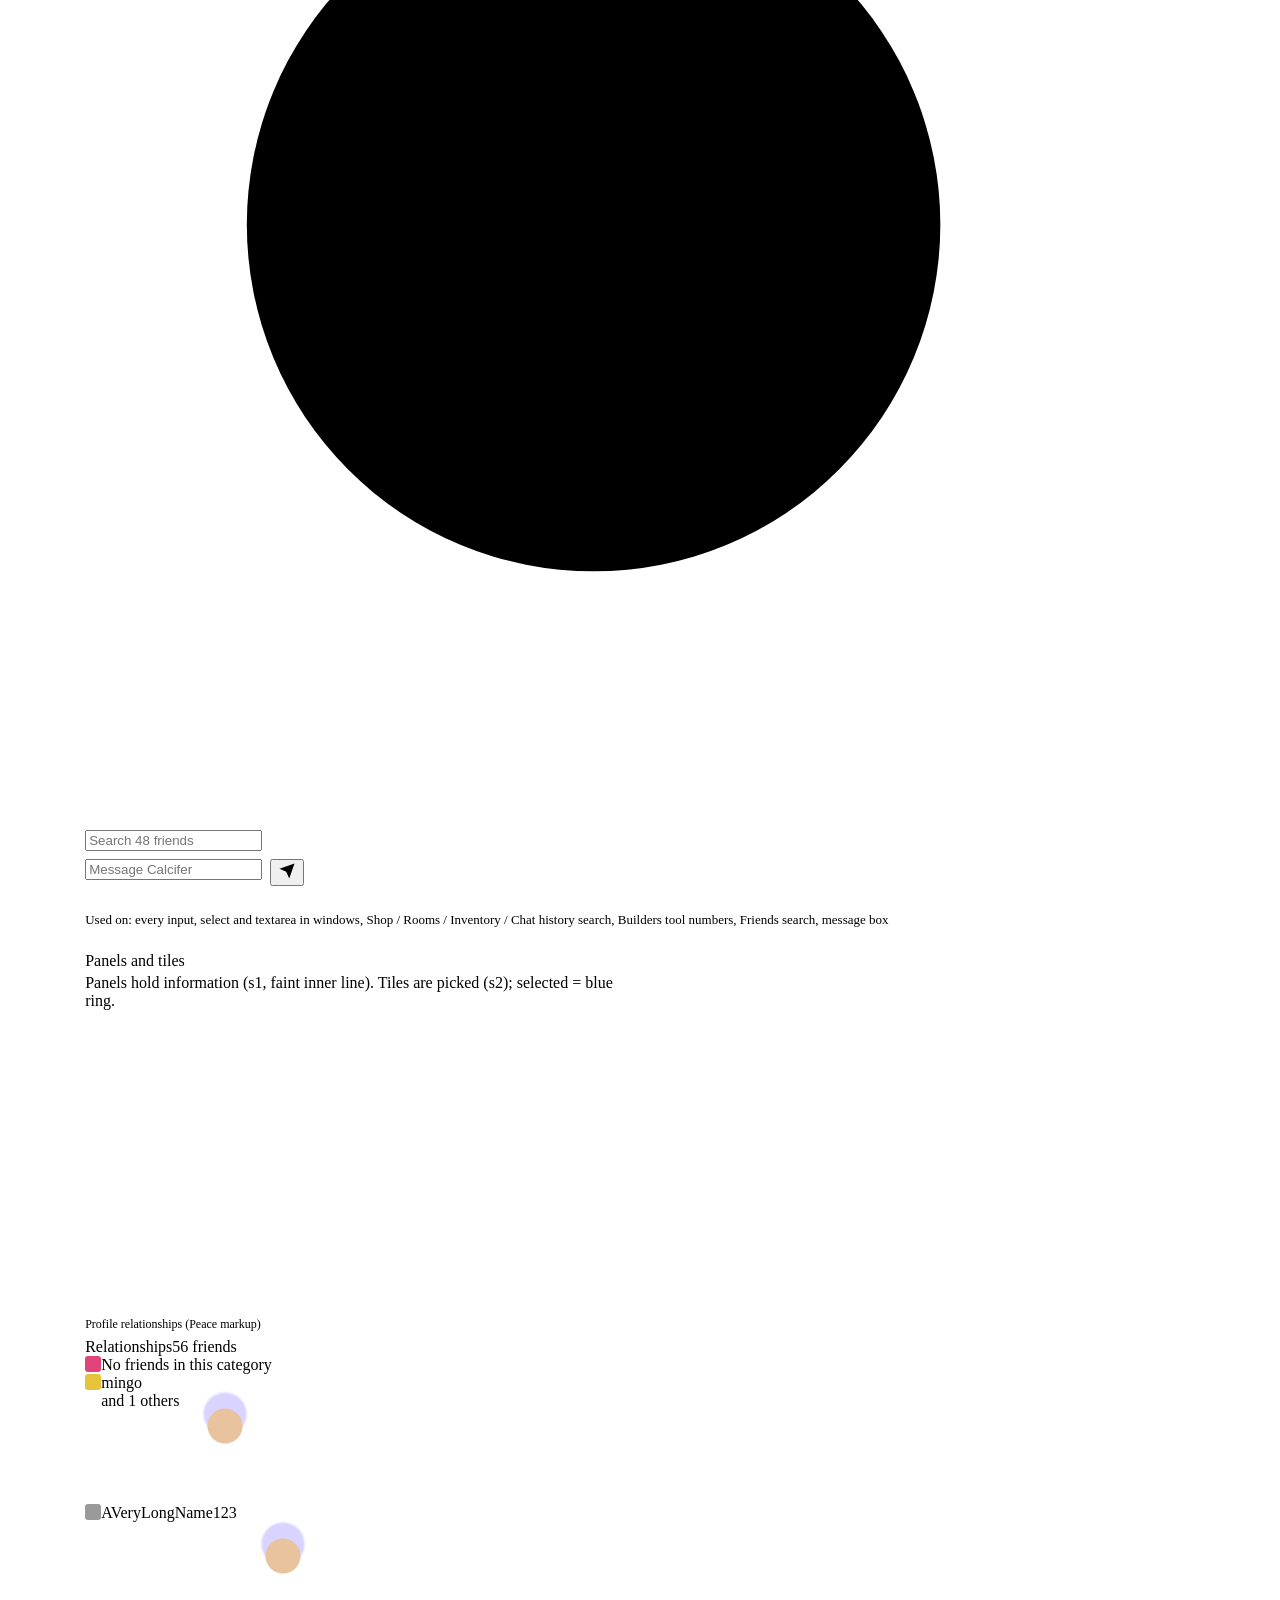
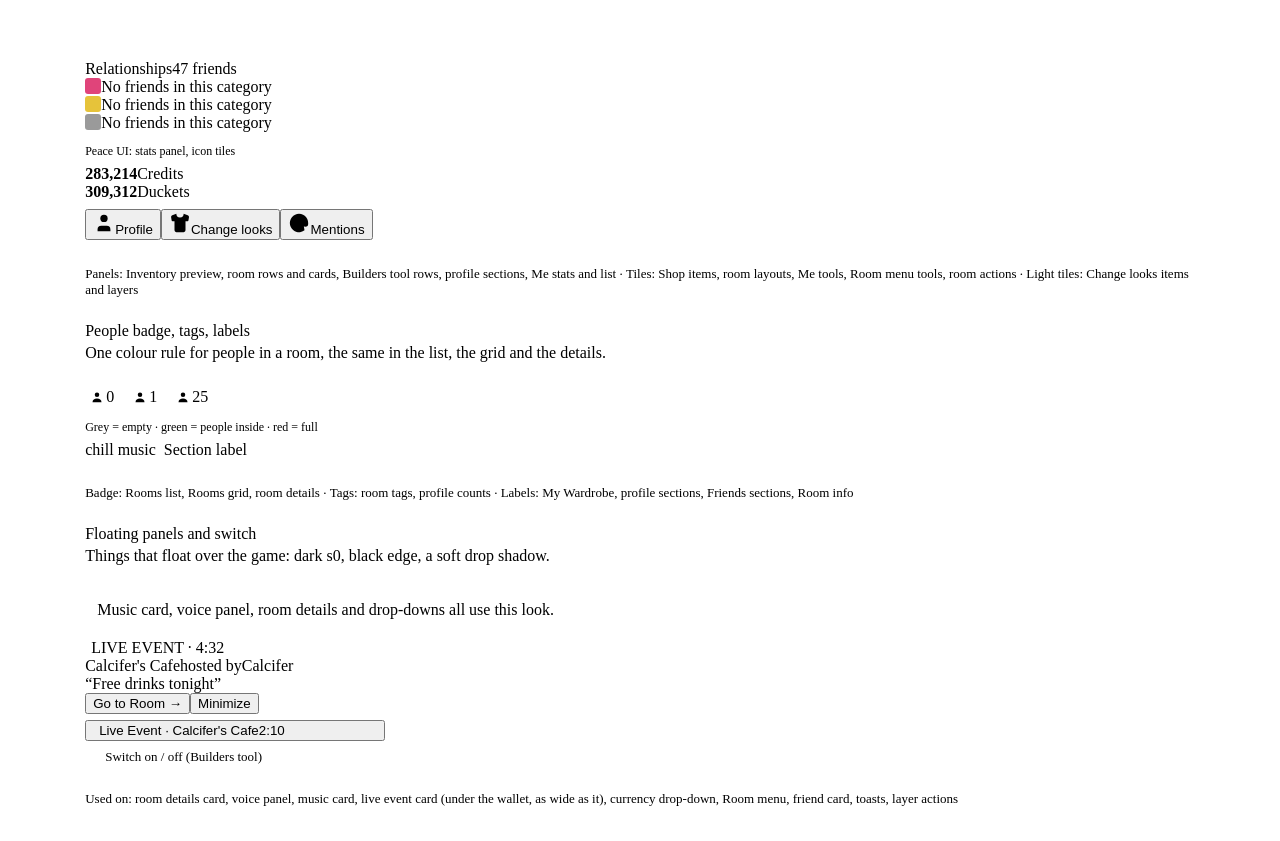
==== commit 405235dd: "v24: radios and checkboxes update instantly when tapped The dark pass marked unchecked radios/checkb" ====
--- a/storybook/storybook.src.html
+++ b/storybook/storybook.src.html
@@ -190,6 +190,18 @@
       <div class="sb-use"><b>Used on:</b> all window tabs, Shop category rows (white text), Change looks categories, Friends filters · <b>Segmented:</b> item types, Colour 1 / 2</div>
     </article>
 
+    <article class="sb-card" id="checks"><header><h3 class="sb">Radios and checkboxes</h3><p>Deep well with a soft edge. Checked = Peace blue with a white dot or tick. Styled by state, so a tap shows at once.</p></header>
+      <div class="sb-demo col">
+        <div class="draggable-window"><div class="nitro-card nitro-room-settings" style="animation:none;border:0;box-shadow:none;border-radius:0;height:auto!important"><div class="content-area" style="padding:0!important;background:none!important">
+          <div class="form-check"><input class="form-check-input" type="radio" name="sb-acc" id="sb-r1" checked><label class="form-check-label" for="sb-r1">Anyone</label></div>
+          <div class="form-check"><input class="form-check-input" type="radio" name="sb-acc" id="sb-r2"><label class="form-check-label" for="sb-r2">Ring Doorbell</label></div>
+          <div class="form-check"><input class="form-check-input" type="checkbox" id="sb-c1" checked><label class="form-check-label" for="sb-c1">Allow pets</label></div>
+          <div class="form-check"><input class="form-check-input" type="checkbox" id="sb-c2"><label class="form-check-label" for="sb-c2">Allow others' pets to eat food</label></div>
+        </div></div></div>
+      </div>
+      <div class="sb-use"><b>Used on:</b> Room settings (Access, Rights, Vip/Chat, Moderation), every Nitro window with a radio or checkbox</div>
+    </article>
+
     <article class="sb-card" id="inputs"><header><h3 class="sb">Inputs</h3><p>The Friends search look: deep field, black edge, 36px. Search gets the magnifier, selects one chevron.</p></header>
       <div class="sb-demo col">
         <div class="draggable-window"><div class="nitro-card nitro-navigator" style="animation:none;border:0;box-shadow:none;border-radius:0;height:auto!important"><div class="content-area" style="padding:0!important">
